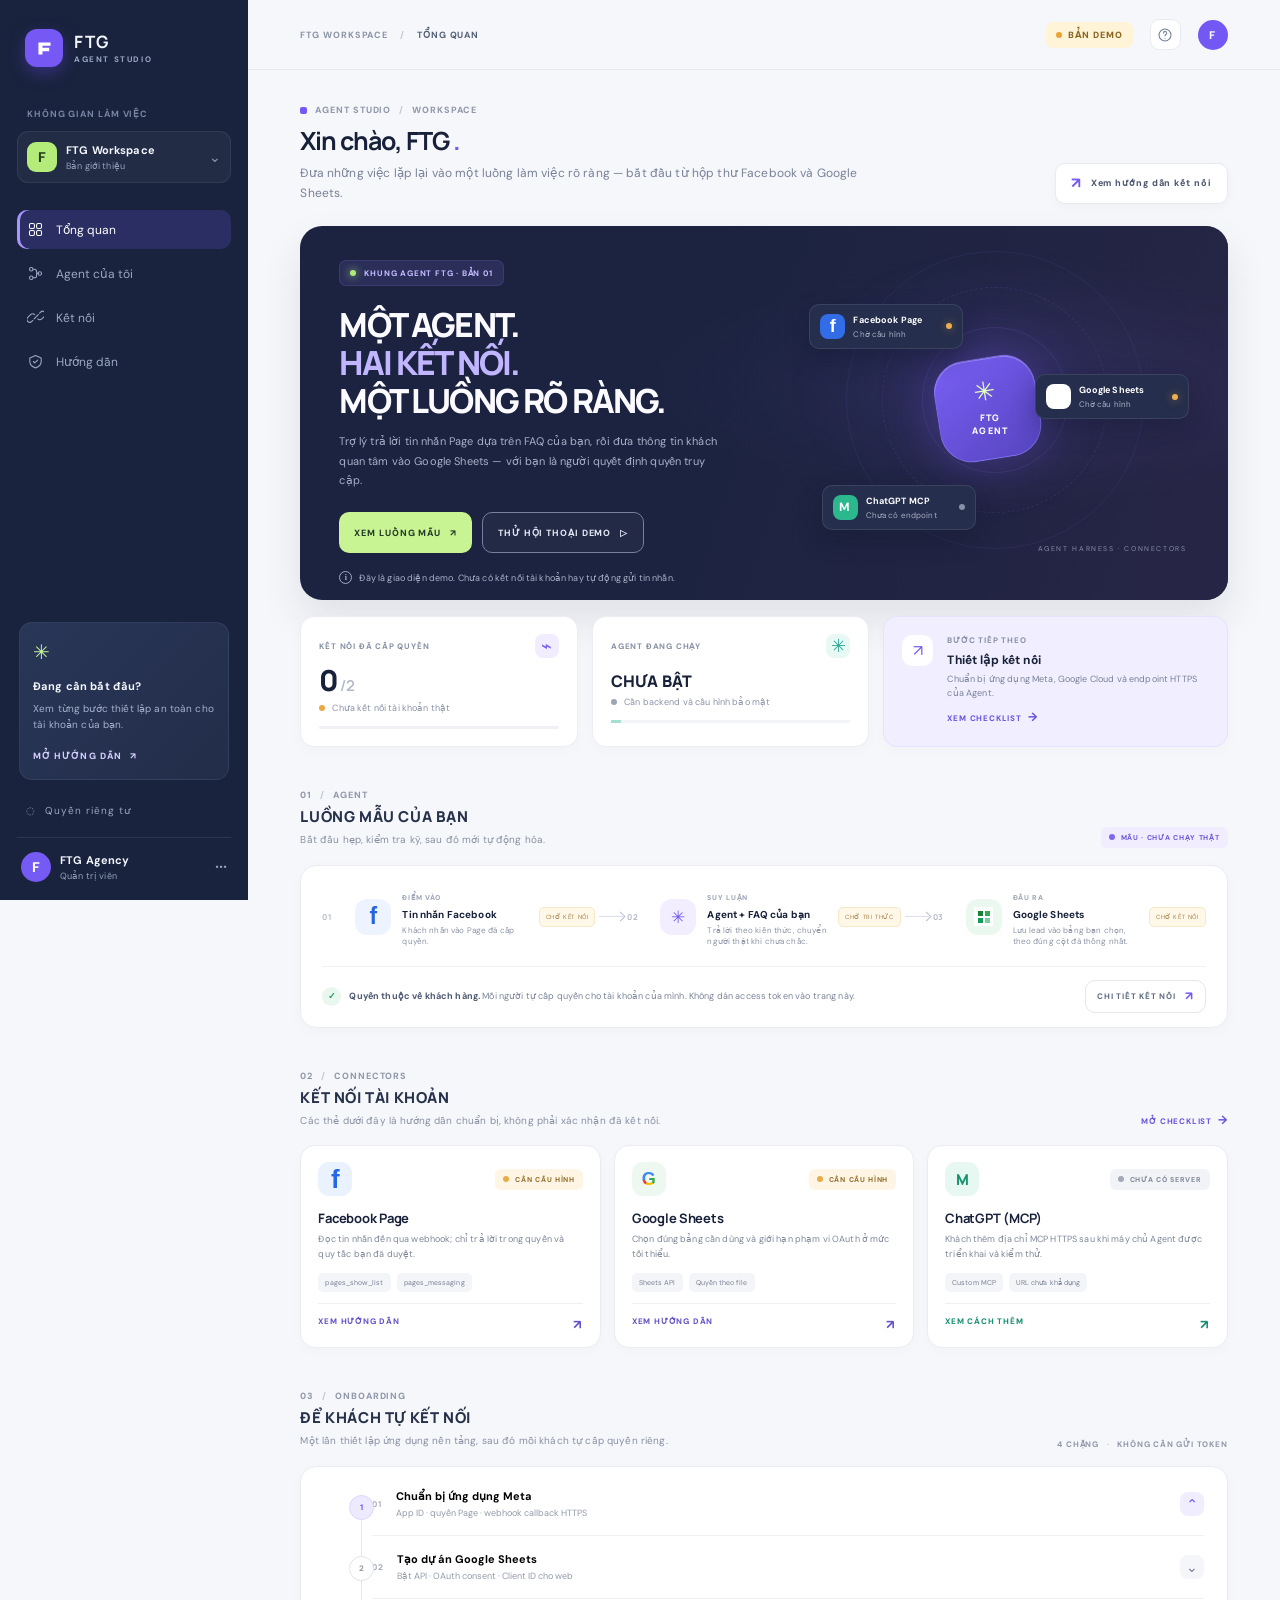
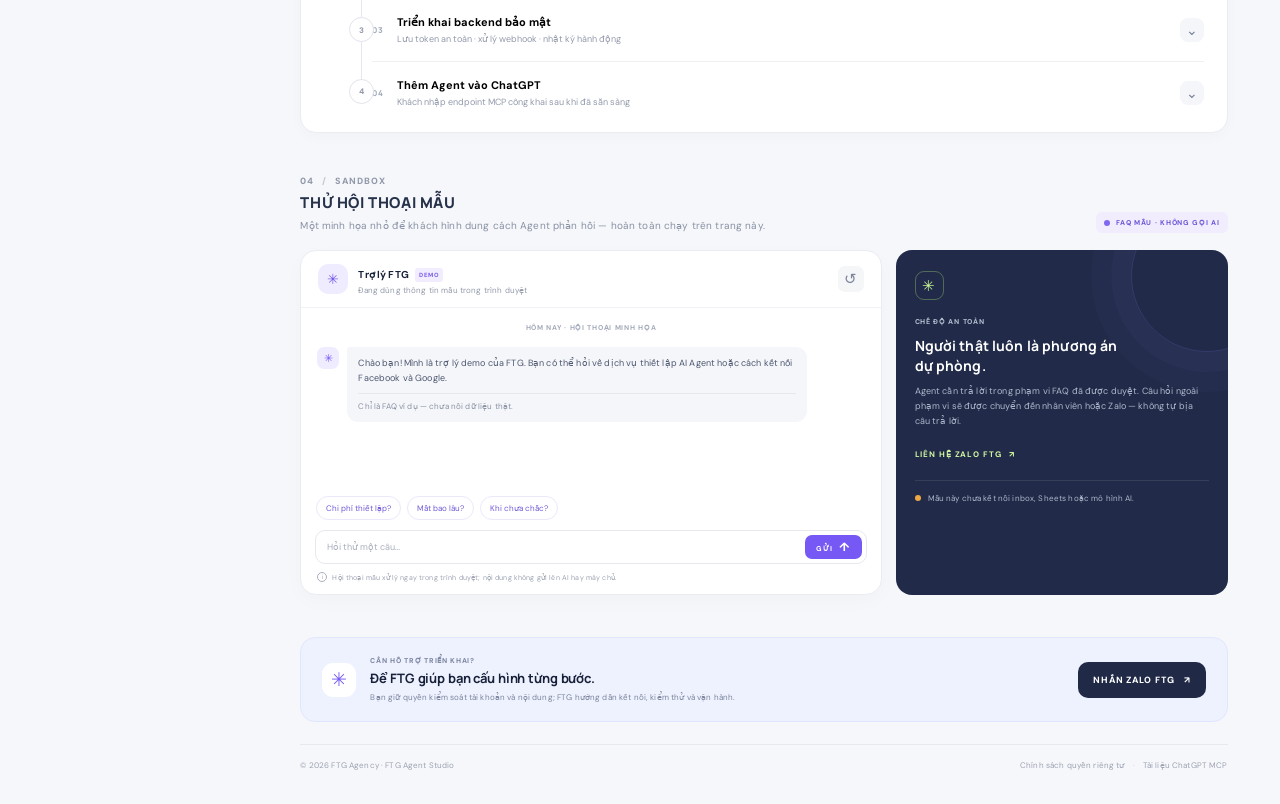
==== index.html @ f81c7f1e "Build FTG Agent Studio demo" ====
<!doctype html>
<html lang="vi">
<head>
  <meta charset="utf-8">
  <meta name="viewport" content="width=device-width, initial-scale=1">
  <meta name="theme-color" content="#17213b">
  <meta name="description" content="FTG Agent — khung trợ lý AI cho Facebook Page và Google Sheets, có hướng dẫn thiết lập từng bước.">
  <title>FTG Agent — Trợ lý vận hành của bạn</title>
  <link rel="icon" href="data:image/svg+xml,%3Csvg xmlns='http://www.w3.org/2000/svg' viewBox='0 0 40 40'%3E%3Crect width='40' height='40' rx='12' fill='%23775cf6'/%3E%3Cpath d='M11 29V11h18v5H17v3h10v5H17v5z' fill='white'/%3E%3C/svg%3E">
  <link rel="stylesheet" href="styles.css">
  <script defer src="app.js"></script>
</head>
<body>
  <div class="app-shell">
    <aside class="sidebar" aria-label="Điều hướng chính">
      <a class="brand" href="#top" aria-label="FTG Agent trang chủ">
        <span class="brand-mark" aria-hidden="true"><svg viewBox="0 0 40 40"><path d="M11 29V11h18v5H17v3h10v5H17v5z" fill="currentColor"/></svg></span>
        <span class="brand-word"><strong>FTG</strong><small>AGENT STUDIO</small></span>
      </a>
      <div class="sidebar-label">KHÔNG GIAN LÀM VIỆC</div>
      <div class="workspace-switcher"><span class="workspace-avatar">F</span><span><strong>FTG Workspace</strong><small>Bản giới thiệu</small></span><span class="switch-chevron">⌄</span></div>
      <nav class="main-nav">
        <button class="nav-link active" data-scroll="overview"><span class="nav-icon"><svg viewBox="0 0 24 24"><rect x="3.5" y="3.5" width="7" height="7" rx="2"/><rect x="13.5" y="3.5" width="7" height="7" rx="2"/><rect x="3.5" y="13.5" width="7" height="7" rx="2"/><rect x="13.5" y="13.5" width="7" height="7" rx="2"/></svg></span>Tổng quan</button>
        <button class="nav-link" data-scroll="workflow"><span class="nav-icon"><svg viewBox="0 0 24 24"><circle cx="6" cy="6" r="2.5"/><circle cx="18" cy="12" r="2.5"/><circle cx="6" cy="18" r="2.5"/><path d="M8.5 6h2a3 3 0 0 1 3 3v0a3 3 0 0 0 3 3M8.5 18h2a3 3 0 0 0 3-3v-3"/></svg></span>Agent của tôi</button>
        <button class="nav-link" data-scroll="connectors"><span class="nav-icon"><svg viewBox="0 0 24 24"><path d="M9 15 15 9M7.2 17.2l-1.4 1.4a4 4 0 0 1-5.7-5.7l4-4a4 4 0 0 1 5.7 0M16.8 6.8l1.4-1.4a4 4 0 0 1 5.7 5.7l-4 4a4 4 0 0 1-5.7 0" transform="translate(1 -1)"/></svg></span>Kết nối</button>
        <button class="nav-link" data-scroll="setup"><span class="nav-icon"><svg viewBox="0 0 24 24"><path d="M12 3.5 20 7v5c0 4.4-3 7.4-8 9-5-1.6-8-4.6-8-9V7z"/><path d="m9 12 2 2 4-4"/></svg></span>Hướng dẫn</button>
      </nav>
      <div class="sidebar-bottom">
        <div class="sidebar-help"><span class="help-spark">✳</span><strong>Đang cần bắt đầu?</strong><p>Xem từng bước thiết lập an toàn cho tài khoản của bạn.</p><button data-scroll="setup">MỞ HƯỚNG DẪN <span>↗</span></button></div>
        <a class="privacy-link" href="privacy.html"><span>◌</span> Quyền riêng tư</a>
        <div class="profile-mini"><span class="profile-dot">F</span><span><strong>FTG Agency</strong><small>Quản trị viên</small></span><span class="more-dots">···</span></div>
      </div>
    </aside>

    <main class="main-area" id="top">
      <header class="topbar">
        <div class="breadcrumb"><span>FTG WORKSPACE</span><span class="crumb-slash">/</span><strong>TỔNG QUAN</strong></div>
        <div class="topbar-actions"><span class="demo-pill"><i></i> BẢN DEMO</span><button class="icon-button" aria-label="Mở hướng dẫn" data-scroll="setup"><svg viewBox="0 0 24 24"><circle cx="12" cy="12" r="9"/><path d="M9.7 9a2.4 2.4 0 1 1 4.4 1.3c-.8 1.1-2.1 1.4-2.1 3M12 17.2h.01"/></svg></button><span class="top-avatar">F</span></div>
      </header>

      <div class="page-content">
        <section class="welcome-row" id="overview">
          <div><p class="overline"><span class="overline-mark"></span> AGENT STUDIO <span class="overline-sep">/</span> WORKSPACE</p><h1>Xin chào, FTG <span class="wave">.</span></h1><p class="welcome-sub">Đưa những việc lặp lại vào một luồng làm việc rõ ràng — bắt đầu từ hộp thư Facebook và Google Sheets.</p></div>
          <button class="button button-light" data-scroll="setup"><span class="button-icon">↗</span> Xem hướng dẫn kết nối</button>
        </section>

        <section class="hero-card" aria-labelledby="hero-title">
          <div class="hero-glow"></div><div class="hero-grid"></div>
          <div class="hero-copy"><div class="hero-badge"><span class="hero-badge-dot"></span> KHUNG AGENT FTG · BẢN 01</div><h2 id="hero-title">MỘT AGENT.<br><em>HAI KẾT NỐI.</em><br>MỘT LUỒNG RÕ RÀNG.</h2><p>Trợ lý trả lời tin nhắn Page dựa trên FAQ của bạn, rồi đưa thông tin khách quan tâm vào Google Sheets — với bạn là người quyết định quyền truy cập.</p><div class="hero-actions"><button class="button button-lime" data-scroll="workflow">XEM LUỒNG MẪU <span>↗</span></button><button class="button button-ghost" data-scroll="demo">THỬ HỘI THOẠI DEMO <span>▷</span></button></div></div>
          <div class="hero-art" aria-hidden="true"><div class="orbit orbit-one"></div><div class="orbit orbit-two"></div><div class="orbit orbit-three"></div><div class="core-orb"><span class="core-spark">✳</span><span class="core-label">FTG<br>AGENT</span></div><div class="float-node node-fb"><span class="node-logo fb-logo">f</span><span><b>Facebook Page</b><small>Chờ cấu hình</small></span><span class="node-dot amber"></span></div><div class="float-node node-gs"><span class="node-logo sheets-logo"><b></b><b></b><b></b><b></b></span><span><b>Google Sheets</b><small>Chờ cấu hình</small></span><span class="node-dot amber"></span></div><div class="float-node node-chat"><span class="node-logo chat-logo">M</span><span><b>ChatGPT MCP</b><small>Chưa có endpoint</small></span><span class="node-dot muted"></span></div><div class="orbit-caption">AGENT HARNESS · CONNECTORS</div></div>
          <div class="hero-footnote"><span class="info-small">i</span> Đây là giao diện demo. Chưa có kết nối tài khoản hay tự động gửi tin nhắn.</div>
        </section>

        <section class="metrics-grid" aria-label="Tình trạng hệ thống">
          <article class="metric-card"><div class="metric-top"><span class="metric-label">KẾT NỐI ĐÃ CẤP QUYỀN</span><span class="metric-icon metric-icon-purple">⌁</span></div><div class="metric-value">0<span class="metric-denom"> / 2</span></div><div class="metric-note"><span class="status-dot status-amber"></span> Chưa kết nối tài khoản thật</div><div class="mini-progress"><span style="width:0%"></span></div></article>
          <article class="metric-card"><div class="metric-top"><span class="metric-label">AGENT ĐANG CHẠY</span><span class="metric-icon metric-icon-teal">✳</span></div><div class="metric-value metric-value-text">CHƯA BẬT</div><div class="metric-note"><span class="status-dot status-muted"></span> Cần backend và cấu hình bảo mật</div><div class="metric-hairline"><span></span></div></article>
          <article class="metric-card metric-card-tip"><div class="tip-orb">↗</div><div><div class="metric-label">BƯỚC TIẾP THEO</div><strong>Thiết lập kết nối</strong><p>Chuẩn bị ứng dụng Meta, Google Cloud và endpoint HTTPS của Agent.</p><button class="text-link" data-scroll="setup">XEM CHECKLIST <span>→</span></button></div></article>
        </section>

        <section class="content-section workflow-section" id="workflow">
          <div class="section-heading"><div><p class="overline">01 <span class="overline-sep">/</span> AGENT</p><h2>LUỒNG MẪU CỦA BẠN</h2><p class="section-sub">Bắt đầu hẹp, kiểm tra kỹ, sau đó mới tự động hóa.</p></div><span class="status-tag status-tag-demo"><i></i> MẪU · CHƯA CHẠY THẬT</span></div>
          <div class="workflow-card"><div class="workflow-steps"><article class="flow-step"><div class="flow-number">01</div><div class="flow-icon flow-facebook"><span>f</span></div><div class="flow-copy"><small>ĐIỂM VÀO</small><strong>Tin nhắn Facebook</strong><p>Khách nhắn vào Page đã cấp quyền.</p></div><span class="flow-state">CHỜ KẾT NỐI</span></article><div class="flow-connector"><span></span></div><article class="flow-step"><div class="flow-number">02</div><div class="flow-icon flow-agent"><span>✳</span></div><div class="flow-copy"><small>SUY LUẬN</small><strong>Agent + FAQ của bạn</strong><p>Trả lời theo kiến thức, chuyển người thật khi chưa chắc.</p></div><span class="flow-state">CHỜ TRI THỨC</span></article><div class="flow-connector"><span></span></div><article class="flow-step"><div class="flow-number">03</div><div class="flow-icon flow-sheets"><span class="sheets-logo"><b></b><b></b><b></b><b></b></span></div><div class="flow-copy"><small>ĐẦU RA</small><strong>Google Sheets</strong><p>Lưu lead vào bảng bạn chọn, theo đúng cột đã thống nhất.</p></div><span class="flow-state">CHỜ KẾT NỐI</span></article></div><div class="flow-bottom"><div class="flow-note"><span class="note-shield">✓</span><span><strong>Quyền thuộc về khách hàng.</strong> Mỗi người tự cấp quyền cho tài khoản của mình. Không dán access token vào trang này.</span></div><button class="button button-outline" data-open-guide="facebook">CHI TIẾT KẾT NỐI <span>↗</span></button></div></div>
        </section>

        <section class="content-section connectors-section" id="connectors">
          <div class="section-heading"><div><p class="overline">02 <span class="overline-sep">/</span> CONNECTORS</p><h2>KẾT NỐI TÀI KHOẢN</h2><p class="section-sub">Các thẻ dưới đây là hướng dẫn chuẩn bị, không phải xác nhận đã kết nối.</p></div><button class="text-link" data-scroll="setup">MỞ CHECKLIST <span>→</span></button></div>
          <div class="connector-grid">
            <article class="connector-card"><div class="connector-head"><span class="connector-brand connector-facebook">f</span><span class="status-tag status-tag-pending"><i></i> CẦN CẤU HÌNH</span></div><h3>Facebook Page</h3><p>Đọc tin nhắn đến qua webhook; chỉ trả lời trong quyền và quy tắc bạn đã duyệt.</p><div class="connector-permissions"><span>pages_show_list</span><span>pages_messaging</span></div><button class="connector-button" data-open-guide="facebook">XEM HƯỚNG DẪN <span>↗</span></button></article>
            <article class="connector-card"><div class="connector-head"><span class="connector-brand connector-google"><span>G</span></span><span class="status-tag status-tag-pending"><i></i> CẦN CẤU HÌNH</span></div><h3>Google Sheets</h3><p>Chọn đúng bảng cần dùng và giới hạn phạm vi OAuth ở mức tối thiểu.</p><div class="connector-permissions"><span>Sheets API</span><span>Quyền theo file</span></div><button class="connector-button" data-open-guide="google">XEM HƯỚNG DẪN <span>↗</span></button></article>
            <article class="connector-card connector-card-chat"><div class="connector-head"><span class="connector-brand connector-chat">M</span><span class="status-tag status-tag-unavailable"><i></i> CHƯA CÓ SERVER</span></div><h3>ChatGPT (MCP)</h3><p>Khách thêm địa chỉ MCP HTTPS sau khi máy chủ Agent được triển khai và kiểm thử.</p><div class="connector-permissions"><span>Custom MCP</span><span>URL chưa khả dụng</span></div><button class="connector-button" data-open-guide="chatgpt">XEM CÁCH THÊM <span>↗</span></button></article>
          </div>
        </section>

        <section class="content-section setup-section" id="setup">
          <div class="section-heading"><div><p class="overline">03 <span class="overline-sep">/</span> ONBOARDING</p><h2>ĐỂ KHÁCH TỰ KẾT NỐI</h2><p class="section-sub">Một lần thiết lập ứng dụng nền tảng, sau đó mỗi khách tự cấp quyền riêng.</p></div><span class="setup-time">4 CHẶNG <span>·</span> KHÔNG CẦN GỬI TOKEN</span></div>
          <div class="setup-card"><div class="setup-timeline" aria-hidden="true"><span class="timeline-line"></span><span class="timeline-dot timeline-dot-done">1</span><span class="timeline-dot">2</span><span class="timeline-dot">3</span><span class="timeline-dot">4</span></div><div class="setup-list">
            <article class="setup-item"><button class="setup-toggle" aria-expanded="true"><span class="setup-count">01</span><span class="setup-title-wrap"><strong>Chuẩn bị ứng dụng Meta</strong><small>App ID · quyền Page · webhook callback HTTPS</small></span><span class="setup-chevron">⌄</span></button><div class="setup-detail"><p>Đăng ký ứng dụng Meta cho Messenger, khai báo webhook có URL HTTPS, xác minh challenge, rồi đăng ký trường <code>messages</code>. Để khách ngoài đội ngũ FTG sử dụng, cần cấp quyền phù hợp và hoàn tất review theo yêu cầu Meta. Bắt đầu bằng test Page — không bật auto-reply cho khách thật ở bước này.</p><div class="setup-links"><a href="https://developers.facebook.com/documentation/business-messaging/messenger-platform/get-started" target="_blank" rel="noopener">Hướng dẫn Messenger API <span>↗</span></a><a href="https://developers.facebook.com/documentation/business-messaging/messenger-platform/webhooks" target="_blank" rel="noopener">Cấu hình Webhooks <span>↗</span></a><a href="https://developers.facebook.com/documentation/development/permissions" target="_blank" rel="noopener">Tra cứu quyền Meta <span>↗</span></a></div></div></article>
            <article class="setup-item"><button class="setup-toggle" aria-expanded="false"><span class="setup-count">02</span><span class="setup-title-wrap"><strong>Tạo dự án Google Sheets</strong><small>Bật API · OAuth consent · Client ID cho web</small></span><span class="setup-chevron">⌄</span></button><div class="setup-detail"><p>Bật Google Sheets API trong Google Cloud, cấu hình màn hình đồng ý OAuth và tạo OAuth Client dạng Web. Với luồng ghi lead vào một file đã chọn, ưu tiên quyền hạn theo từng file như <code>drive.file</code>; vẫn cần rà soát xác minh OAuth phù hợp trước khi mở rộng cho khách bên ngoài. Không đặt client secret trong JavaScript của website.</p><div class="setup-links"><a href="https://developers.google.com/sheets/api/quickstart/js" target="_blank" rel="noopener">Sheets API Quickstart <span>↗</span></a><a href="https://developers.google.com/workspace/sheets/api/scopes" target="_blank" rel="noopener">Chọn OAuth scope <span>↗</span></a><a href="https://developers.google.com/identity/protocols/oauth2/production-readiness/sensitive-scope-verification" target="_blank" rel="noopener">Yêu cầu xác minh OAuth <span>↗</span></a></div></div></article>
            <article class="setup-item"><button class="setup-toggle" aria-expanded="false"><span class="setup-count">03</span><span class="setup-title-wrap"><strong>Triển khai backend bảo mật</strong><small>Lưu token an toàn · xử lý webhook · nhật ký hành động</small></span><span class="setup-chevron">⌄</span></button><div class="setup-detail"><p>GitHub Pages chỉ phục vụ giao diện tĩnh: không có callback OAuth, webhook nhận tin nhắn hay kho lưu token bí mật. Trước khi kết nối thật, cần máy chủ HTTPS, xác minh chữ ký webhook, mã hóa thông tin xác thực theo từng khách, quyền tối thiểu, nút thu hồi quyền và nhật ký kiểm toán. Đây là phần đang thiếu của bản demo.</p><div class="security-note"><span>!</span><span><strong>Không dùng GitHub Pages để lưu access token.</strong> Không yêu cầu khách gửi mật khẩu, App Secret, Client Secret hay token qua form/chat.</span></div></div></article>
            <article class="setup-item"><button class="setup-toggle" aria-expanded="false"><span class="setup-count">04</span><span class="setup-title-wrap"><strong>Thêm Agent vào ChatGPT</strong><small>Khách nhập endpoint MCP công khai sau khi đã sẵn sàng</small></span><span class="setup-chevron">⌄</span></button><div class="setup-detail"><p>Sau khi endpoint MCP hoạt động, khách mở mục Plugins/Apps trong ChatGPT, chọn thêm custom MCP server, điền tên và URL HTTPS, chọn phương thức xác thực, rồi kiểm tra các công cụ được phát hiện. Bản này chưa có endpoint để nhập. Khả năng thao tác MCP đầy đủ phụ thuộc gói và chính sách workspace ChatGPT; hãy kiểm tra hướng dẫn hiện hành trước khi onboarding.</p><div class="setup-links"><a href="https://help.openai.com/en/articles/12584461-connecting-custom-mcp-servers-in-chatgpt" target="_blank" rel="noopener">Hướng dẫn kết nối MCP trong ChatGPT <span>↗</span></a><span class="endpoint-placeholder">ENDPOINT: CHƯA TRIỂN KHAI</span></div></div></article>
          </div></div>
        </section>

        <section class="content-section demo-section" id="demo">
          <div class="section-heading"><div><p class="overline">04 <span class="overline-sep">/</span> SANDBOX</p><h2>THỬ HỘI THOẠI MẪU</h2><p class="section-sub">Một minh họa nhỏ để khách hình dung cách Agent phản hồi — hoàn toàn chạy trên trang này.</p></div><span class="status-tag status-tag-demo"><i></i> FAQ MẪU · KHÔNG GỌI AI</span></div>
          <div class="demo-chat-card"><div class="chat-window"><div class="chat-header"><div class="chat-agent-avatar">✳</div><div><strong>Trợ lý FTG <span class="chat-demo-tag">DEMO</span></strong><small>Đang dùng thông tin mẫu trong trình duyệt</small></div><button class="reset-chat" id="resetChat" title="Xóa hội thoại demo">↺</button></div><div class="chat-body" id="chatBody" aria-live="polite"><div class="chat-date">HÔM NAY · HỘI THOẠI MINH HỌA</div><div class="message-row agent-message"><span class="message-avatar">✳</span><div class="message-bubble">Chào bạn! Mình là trợ lý demo của FTG. Bạn có thể hỏi về dịch vụ thiết lập AI Agent hoặc cách kết nối Facebook và Google. <small>Chỉ là FAQ ví dụ — chưa nối dữ liệu thật.</small></div></div></div><div class="suggested-questions"><button data-question="Chi phí thiết lập AI Agent là bao nhiêu?">Chi phí thiết lập?</button><button data-question="Dịch vụ mất bao lâu và có hướng dẫn không?">Mất bao lâu?</button><button data-question="Agent không biết câu trả lời thì sao?">Khi chưa chắc?</button></div><form class="chat-form" id="chatForm"><label class="visually-hidden" for="chatInput">Nhập câu hỏi cho demo</label><input id="chatInput" type="text" placeholder="Hỏi thử một câu…" autocomplete="off"><button type="submit" aria-label="Gửi câu hỏi">GỬI <span>↑</span></button></form><div class="chat-disclaimer"><span>i</span> Hội thoại mẫu xử lý ngay trong trình duyệt; nội dung không gửi lên AI hay máy chủ.</div></div><div class="demo-aside"><div class="demo-aside-icon">✳</div><p class="overline">CHẾ ĐỘ AN TOÀN</p><h3>Người thật luôn là phương án dự phòng.</h3><p>Agent cần trả lời trong phạm vi FAQ đã được duyệt. Câu hỏi ngoài phạm vi sẽ được chuyển đến nhân viên hoặc Zalo — không tự bịa câu trả lời.</p><a href="https://zalo.me/0918212460" target="_blank" rel="noopener" class="zalo-link">LIÊN HỆ ZALO FTG <span>↗</span></a><div class="demo-aside-rule"></div><p class="micro-note"><span class="status-dot status-amber"></span> Mẫu này chưa kết nối inbox, Sheets hoặc mô hình AI.</p></div></div>
        </section>

        <section class="bottom-cta"><div class="bottom-star">✳</div><div><p class="overline">CẦN HỖ TRỢ TRIỂN KHAI?</p><h2>Để FTG giúp bạn cấu hình từng bước.</h2><p>Bạn giữ quyền kiểm soát tài khoản và nội dung; FTG hướng dẫn kết nối, kiểm thử và vận hành.</p></div><a class="button button-dark" href="https://zalo.me/0918212460" target="_blank" rel="noopener">NHẮN ZALO FTG <span>↗</span></a></section>
        <footer class="page-footer"><span>© 2026 FTG Agency · FTG Agent Studio</span><span><a href="privacy.html">Chính sách quyền riêng tư</a><span class="footer-dot">·</span><a href="https://help.openai.com/en/articles/12584461-connecting-custom-mcp-servers-in-chatgpt" target="_blank" rel="noopener">Tài liệu ChatGPT MCP</a></span></footer>
      </div>
    </main>
  </div>

  <dialog class="guide-dialog" id="guideDialog" aria-labelledby="dialogTitle"><div class="dialog-head"><div><p class="overline" id="dialogKicker">HƯỚNG DẪN KẾT NỐI</p><h2 id="dialogTitle">Kết nối tài khoản</h2></div><button class="dialog-close" id="closeDialog" aria-label="Đóng">×</button></div><div class="dialog-body" id="dialogBody"></div><div class="dialog-foot"><span class="dialog-safe"><span>✓</span> Không nhập mật khẩu hoặc token vào đây</span><button class="button button-dark" id="dialogDone">ĐÃ HIỂU</button></div></dialog>
  <div class="toast" id="toast" role="status" aria-live="polite"></div>
</body>
</html>
---- styles.css ----
@import url('https://fonts.googleapis.com/css2?family=DM+Sans:wght@400;500;600;700&family=Manrope:wght@400;500;600;700;800&display=swap');
:root{--ink:#18213a;--ink-2:#26324d;--muted:#788198;--line:#e8eaf0;--canvas:#f6f7fa;--white:#fff;--purple:#7658f5;--purple-dark:#5d43d8;--mint:#c9f493;--teal:#43b9a7;--amber:#eca844;--sidebar:#19233d;--shadow:0 12px 40px rgba(28,38,66,.06);--radius:18px}*{box-sizing:border-box}html{scroll-behavior:smooth;scroll-padding-top:88px}body{margin:0;background:var(--canvas);color:var(--ink);font-family:'DM Sans',Inter,-apple-system,BlinkMacSystemFont,'Segoe UI',sans-serif;font-size:14px;letter-spacing:.01em}button,input,a{font:inherit}button{cursor:pointer}a{color:inherit;text-decoration:none}.app-shell{min-height:100vh;display:grid;grid-template-columns:248px minmax(0,1fr)}.sidebar{position:sticky;top:0;height:100vh;display:flex;flex-direction:column;padding:28px 17px 18px;background:var(--sidebar);color:#f4f6fd;z-index:10}.brand{display:flex;align-items:center;gap:11px;margin:1px 8px 41px}.brand-mark{width:38px;height:38px;border-radius:12px;background:var(--purple);display:grid;place-items:center;color:#fff;box-shadow:0 6px 16px #6043dd66}.brand-mark svg{width:27px;height:27px}.brand-word{display:flex;flex-direction:column;line-height:1}.brand-word strong{font-family:Manrope,sans-serif;letter-spacing:.09em;font-size:17px}.brand-word small{font-size:8px;letter-spacing:.2em;color:#9ba8c5;margin-top:5px;font-weight:700}.sidebar-label,.overline,.metric-label,.section-heading h2,.hero-badge,.flow-copy small,.setup-count,.setup-time,.chat-date,.chat-demo-tag,.connector-button,.flow-state,.button,.privacy-link,.text-link,.connector-permissions,.status-tag,.breadcrumb{letter-spacing:.1em}.sidebar-label{font-size:9px;color:#7885a4;font-weight:700;padding:0 10px;margin-bottom:11px}.workspace-switcher{display:flex;gap:9px;align-items:center;padding:10px 9px;background:#ffffff0b;border:1px solid #ffffff12;border-radius:11px;margin:0 0 27px}.workspace-avatar,.profile-dot{display:grid;place-items:center;border-radius:9px;background:#b3ec79;color:#263c20;font-weight:800;width:30px;height:30px;flex:none}.workspace-switcher>span:nth-child(2),.profile-mini>span:nth-child(2){display:flex;flex-direction:column;gap:3px;min-width:0}.workspace-switcher strong,.profile-mini strong{font-size:11px}.workspace-switcher small,.profile-mini small{font-size:9px;color:#95a1be}.switch-chevron{margin-left:auto;color:#8c98b6}.main-nav{display:grid;gap:5px}.nav-link{background:none;border:0;color:#9ba7c3;display:flex;align-items:center;gap:12px;text-align:left;padding:11px 10px;border-radius:10px;font-size:12px;transition:.2s}.nav-link:hover{background:#ffffff0a;color:white}.nav-link.active{color:#fff;background:#755bf333;box-shadow:inset 3px 0 0 #a995ff}.nav-icon{width:17px;height:17px;display:grid;place-items:center}.nav-icon svg{width:17px;height:17px;fill:none;stroke:currentColor;stroke-width:1.5;stroke-linecap:round;stroke-linejoin:round}.sidebar-bottom{margin-top:auto}.sidebar-help{border-radius:13px;background:linear-gradient(135deg,#293657,#222d49);border:1px solid #52618344;padding:16px 13px;margin:0 2px 17px;position:relative}.help-spark{color:#c7f498;font-size:20px;display:block;margin-bottom:11px}.sidebar-help strong{font-size:11px}.sidebar-help p{color:#a6b1cb;font-size:10px;line-height:1.6;margin:7px 0 12px}.sidebar-help button{border:0;background:none;color:#d5ceff;padding:0;font-size:9px;font-weight:800;letter-spacing:.12em}.sidebar-help button span{padding-left:5px}.privacy-link{display:flex;align-items:center;gap:9px;color:#98a4c1;font-size:10px;padding:7px 9px;margin-bottom:13px}.privacy-link:hover{color:white}.profile-mini{border-top:1px solid #ffffff16;padding:14px 4px 0;display:flex;align-items:center;gap:9px}.profile-dot{background:#755bf3;color:#fff;border-radius:50%;width:30px;height:30px}.more-dots{margin-left:auto;color:#92a0bd;font-size:21px}.main-area{min-width:0}.topbar{height:70px;position:sticky;top:0;z-index:8;background:#f6f7faeF;backdrop-filter:blur(14px);border-bottom:1px solid #e8eaf0;display:flex;align-items:center;justify-content:space-between;padding:0 clamp(22px,4.1vw,65px)}.breadcrumb{font-size:9px;color:#8b93a6;font-weight:700}.breadcrumb strong{color:#526078}.crumb-slash{margin:0 12px;color:#c1c6d1}.topbar-actions{display:flex;align-items:center;gap:17px}.demo-pill{padding:7px 10px;border-radius:7px;background:#fff3d8;color:#8a641d;font-size:9px;font-weight:800;letter-spacing:.1em;display:flex;align-items:center;gap:6px}.demo-pill i,.status-tag i,.hero-badge-dot{width:6px;height:6px;border-radius:50%;display:inline-block;background:#e9a333}.icon-button{width:31px;height:31px;border-radius:9px;border:1px solid var(--line);background:#fff;color:#738098;display:grid;place-items:center}.icon-button svg{width:16px;height:16px;fill:none;stroke:currentColor;stroke-width:1.6;stroke-linecap:round;stroke-linejoin:round}.top-avatar{display:grid;place-items:center;width:30px;height:30px;border-radius:50%;background:#7458f4;color:white;font-weight:800;font-size:11px}.page-content{max-width:1400px;margin:auto;padding:34px clamp(22px,4.1vw,65px) 34px}.welcome-row{display:flex;justify-content:space-between;align-items:flex-end;gap:18px;margin-bottom:22px}.overline{display:flex;align-items:center;gap:8px;margin:0 0 10px;color:#9098aa;font-size:9px;font-weight:800}.overline-mark{width:7px;height:7px;background:var(--purple);border-radius:2px}.overline-sep{color:#c3c7d0}.welcome-row h1{font:700 25px/1.2 Manrope,sans-serif;letter-spacing:-.04em;margin:0}.wave{color:var(--purple)}.welcome-sub{font-size:12px;color:#778197;margin:8px 0 0;max-width:570px;line-height:1.65}.button{border:0;display:inline-flex;align-items:center;justify-content:center;gap:9px;min-height:41px;border-radius:10px;padding:0 15px;font-size:9px;font-weight:800;letter-spacing:.1em;transition:transform .2s,box-shadow .2s,background .2s}.button:hover,.connector-button:hover{transform:translateY(-1px)}.button-light{background:white;border:1px solid #e8eaf0;color:#4d5870;box-shadow:0 4px 12px #17213b08;white-space:nowrap}.button-light:hover{box-shadow:var(--shadow)}.button-icon{font-size:15px;color:var(--purple)}.hero-card{min-height:342px;position:relative;overflow:hidden;border-radius:22px;background:#1b2340;color:#fff;display:grid;grid-template-columns:1.05fr .95fr;padding:34px 39px 47px;box-shadow:0 20px 40px #1d23401a}.hero-card:after{content:"";position:absolute;inset:0;background:radial-gradient(ellipse at 80% 42%,#6556c31c,transparent 38%),linear-gradient(107deg,transparent 42%,#272545);pointer-events:none}.hero-glow{position:absolute;width:440px;height:270px;right:0;top:25px;background:radial-gradient(ellipse,#7964ff28,transparent 68%);filter:blur(12px)}.hero-grid{position:absolute;inset:0;opacity:.16;background-image:linear-gradient(#a9a3ff12 1px,transparent 1px),linear-gradient(90deg,#a9a3ff12 1px,transparent 1px);background-size:46px 46px;mask-image:linear-gradient(90deg,transparent 22%,black 90%)}.hero-copy{position:relative;z-index:2;max-width:490px}.hero-badge{display:inline-flex;align-items:center;gap:8px;color:#c3baff;background:#7966d32a;border:1px solid #9e8cff26;padding:7px 10px;border-radius:7px;font-size:8px;font-weight:800}.hero-badge-dot{background:#b0e979;box-shadow:0 0 9px #b0e979}.hero-copy h2{font:800 clamp(25px,2.6vw,34px)/1.15 Manrope,sans-serif;letter-spacing:-.055em;margin:20px 0 12px;color:#fbfaff}.hero-copy h2 em{font-style:normal;color:#c2b5ff}.hero-copy>p{color:#a8b0c6;font-size:11px;line-height:1.75;max-width:380px;margin:0}.hero-actions{display:flex;gap:10px;margin-top:22px;flex-wrap:wrap}.button-lime{background:var(--mint);color:#243a28}.button-lime:hover{background:#d8ffab;box-shadow:0 7px 24px #c9f4932b}.button-ghost{border:1px solid #777f9e;background:#ffffff08;color:#e2e5f2}.button-ghost:hover{background:#ffffff12}.hero-art{position:relative;min-height:245px;z-index:1}.orbit{position:absolute;border:1px solid #8379ed25;border-radius:50%;left:52%;top:48%;transform:translate(-50%,-50%)}.orbit-one{width:146px;height:146px}.orbit-two{width:226px;height:226px;border-style:dashed}.orbit-three{width:298px;height:298px;border-color:#8379ed18}.core-orb{position:absolute;left:52%;top:48%;transform:translate(-50%,-50%);width:102px;height:102px;border:1px solid #a69aff5e;border-radius:32px;background:linear-gradient(145deg,#795ff5,#5644bf);box-shadow:0 0 55px #7855ee67,inset 0 1px #ffffff42;display:grid;place-content:center;text-align:center;rotate:-9deg}.core-spark{font-size:26px;color:#e5ffbb;line-height:1}.core-label{font:800 9px/1.45 Manrope,sans-serif;letter-spacing:.14em;color:#fff;rotate:9deg;margin-top:7px}.float-node{position:absolute;display:flex;align-items:center;gap:8px;padding:9px 10px;border-radius:10px;background:#252e4c;border:1px solid #ffffff18;box-shadow:0 10px 24px #10162a55;min-width:154px}.float-node b,.float-node small{display:block}.float-node b{font-size:9px}.float-node small{font-size:8px;color:#a8b0c4;margin-top:3px}.node-fb{left:6%;top:15%}.node-gs{right:0;top:39%}.node-chat{left:9%;bottom:8%}.node-logo{width:25px;height:25px;border-radius:8px;display:grid;place-items:center;flex:none}.fb-logo{background:#326ce7;color:#fff;font:800 18px Arial}.chat-logo{background:#2bb88d;color:#fff;font-size:12px;font-weight:700}.sheets-logo{background:#fff;display:grid;grid-template-columns:repeat(2,5px);grid-template-rows:repeat(2,5px);gap:2px;align-content:center;justify-content:center}.sheets-logo b:nth-child(1){background:#188038}.sheets-logo b:nth-child(2){background:#34a853}.sheets-logo b:nth-child(3){background:#0f9d58}.sheets-logo b:nth-child(4){background:#7ccba1}.node-dot{width:6px;height:6px;border-radius:50%;margin-left:auto}.node-dot.amber{background:#edae4d;box-shadow:0 0 8px #edae4d90}.node-dot.muted{background:#8790a6}.orbit-caption{position:absolute;bottom:0;right:2px;font-size:7px;letter-spacing:.23em;color:#848da7}.hero-footnote{position:absolute;left:39px;bottom:16px;z-index:2;font-size:9px;color:#a9b2c7;display:flex;align-items:center;gap:7px}.info-small{width:13px;height:13px;display:grid;place-items:center;border:1px solid #9ea8c1;border-radius:50%;font:700 8px Georgia}.metrics-grid{display:grid;grid-template-columns:1fr 1fr 1.24fr;gap:14px;margin:16px 0 42px}.metric-card{background:white;border:1px solid #eceef3;border-radius:14px;padding:17px 18px;min-height:123px;box-shadow:0 4px 14px #28365006;position:relative;overflow:hidden}.metric-top{display:flex;justify-content:space-between;align-items:center}.metric-label{font-size:8px;color:#8992a6;font-weight:800}.metric-icon{width:24px;height:24px;border-radius:8px;display:grid;place-items:center;font-size:18px}.metric-icon-purple{background:#f1edff;color:var(--purple)}.metric-icon-teal{background:#e7f8f5;color:#30a695}.metric-value{font:800 29px/1 Manrope,sans-serif;letter-spacing:-.05em;margin-top:8px}.metric-denom{font-size:15px;color:#b0b7c6;font-weight:600}.metric-value-text{font-size:16px;letter-spacing:.01em;margin-top:15px}.metric-note{display:flex;align-items:center;gap:7px;font-size:9px;color:#8a93a7;margin-top:7px}.status-dot{display:inline-block;width:6px;height:6px;border-radius:50%}.status-amber{background:#eca844}.status-muted{background:#9ca5b6}.mini-progress{height:3px;background:#f1f1f5;border-radius:5px;margin-top:12px}.mini-progress span{display:block;height:100%;border-radius:5px;background:var(--purple)}.metric-hairline{height:3px;background:#f2f4f7;margin-top:12px}.metric-hairline span{height:100%;display:block;background:#a6decf;width:4%}.metric-card-tip{background:#f1efff;border-color:#e7e1ff;display:flex;align-items:flex-start;gap:14px;padding:18px}.tip-orb{width:31px;height:31px;border-radius:10px;background:#fff;color:var(--purple);display:grid;place-items:center;font-size:16px;flex:none}.metric-card-tip strong{font-size:12px;display:block;margin-top:7px}.metric-card-tip p{font-size:9px;color:#788098;line-height:1.5;margin:5px 0 7px}.text-link{border:0;background:none;padding:0;color:#6c55df;font-size:8px;font-weight:800}.text-link span{font-size:12px;margin-left:3px}.content-section{margin:0 0 42px}.section-heading{display:flex;justify-content:space-between;align-items:flex-end;gap:15px;margin-bottom:17px}.section-heading .overline{margin-bottom:7px}.section-heading h2{font:800 15px/1.2 Manrope,sans-serif;letter-spacing:.04em;margin:0;color:#26314a}.section-sub{margin:6px 0 0;font-size:10px;color:#8790a3;line-height:1.55}.status-tag{display:inline-flex;align-items:center;gap:6px;padding:6px 8px;border-radius:6px;font-size:7px;font-weight:800;white-space:nowrap}.status-tag-demo{background:#f1edff;color:#7059d6}.status-tag-demo i{background:#8068ee}.status-tag-pending{background:#fff5e4;color:#96702e}.status-tag-pending i{background:#e9ac48}.status-tag-unavailable{background:#f2f3f6;color:#81899a}.status-tag-unavailable i{background:#a2a9b7}.workflow-card,.setup-card{background:#fff;border:1px solid #eaecf1;border-radius:16px;box-shadow:0 4px 15px #25335106}.workflow-card{padding:20px 21px 14px}.workflow-steps{display:grid;grid-template-columns:1fr 32px 1fr 32px 1fr;align-items:center}.flow-step{min-width:0;display:grid;grid-template-columns:24px 38px 1fr auto;gap:9px;align-items:center}.flow-number{font:700 8px Manrope,sans-serif;color:#b2b8c5}.flow-icon{width:36px;height:36px;border-radius:12px;display:grid;place-items:center}.flow-facebook{background:#edf3ff;color:#2565dd}.flow-facebook span{font:bold 23px Arial}.flow-agent{background:#f2edff;color:#7259ed;font-size:17px}.flow-sheets{background:#ebf8f0}.flow-sheets .sheets-logo{width:19px;height:19px}.flow-copy{min-width:0}.flow-copy small{font-size:7px;color:#9da5b5;font-weight:800}.flow-copy strong{display:block;font-size:10px;margin-top:4px;white-space:nowrap}.flow-copy p{font-size:8px;color:#8b93a5;margin:4px 0 0;line-height:1.45}.flow-state{font-size:6px;color:#a48249;background:#fff7e8;border:1px solid #f7e8c8;border-radius:5px;padding:5px 6px;white-space:nowrap}.flow-connector{height:1px;background:#dddfea;position:relative;margin:0 4px}.flow-connector span{position:absolute;right:-1px;top:-3px;width:7px;height:7px;border-top:1px solid #babfd0;border-right:1px solid #babfd0;transform:rotate(45deg)}.flow-bottom{display:flex;justify-content:space-between;align-items:center;border-top:1px solid #f0f1f5;margin-top:18px;padding-top:13px;gap:14px}.flow-note{display:flex;gap:8px;align-items:center;max-width:600px;color:#7b8499;font-size:9px;line-height:1.5}.flow-note strong{color:#4d5871}.note-shield{display:grid;place-items:center;width:19px;height:19px;border-radius:50%;background:#e9f7ef;color:#2d9c69;font-weight:800;flex:none}.button-outline{background:#fff;border:1px solid #e5e7ed;color:#616d84;min-height:33px;padding:0 11px;font-size:8px;white-space:nowrap}.button-outline span{font-size:12px;color:var(--purple)}.connector-grid{display:grid;grid-template-columns:repeat(3,minmax(0,1fr));gap:13px}.connector-card{background:#fff;border:1px solid #eaecf1;border-radius:15px;padding:16px 17px 14px;min-height:192px;box-shadow:0 4px 14px #28365005;display:flex;flex-direction:column}.connector-head{display:flex;justify-content:space-between;align-items:center}.connector-brand{width:34px;height:34px;border-radius:11px;display:grid;place-items:center;flex:none}.connector-facebook{background:#ebf2ff;color:#2568e6;font:bold 26px Arial}.connector-google{background:#edf8f1}.connector-google span{font:700 18px Arial;background:conic-gradient(from -45deg,#4285f4 0deg 95deg,#34a853 95deg 180deg,#fbbc05 180deg 260deg,#ea4335 260deg 310deg,#4285f4 310deg);background-clip:text;-webkit-text-fill-color:transparent}.connector-chat{background:#e7f8f3;color:#16936e;font:800 15px Manrope,sans-serif}.connector-card h3{font:700 13px Manrope,sans-serif;letter-spacing:-.02em;margin:13px 0 5px}.connector-card>p{font-size:9px;line-height:1.6;color:#7d8699;margin:0 0 12px;max-width:330px}.connector-permissions{display:flex;gap:6px;margin-top:auto;margin-bottom:11px;flex-wrap:wrap}.connector-permissions span{background:#f4f5f8;border-radius:5px;padding:5px 7px;font-size:7px;color:#798195;letter-spacing:.01em}.connector-button{border:0;border-top:1px solid #eff0f4;background:none;padding:12px 0 0;display:flex;justify-content:space-between;text-align:left;font-size:8px;font-weight:800;color:#6552ca;transition:.2s}.connector-button span{font-size:13px}.connector-card-chat .connector-button{color:#168e70}.setup-time{font-size:8px;color:#9299a9;font-weight:800}.setup-time span{color:#c6cad2;margin:0 5px}.setup-card{padding:6px 23px 8px;position:relative}.setup-timeline{position:absolute;left:48px;top:28px;bottom:28px;display:flex;flex-direction:column;justify-content:space-between;align-items:center}.timeline-line{position:absolute;top:12px;bottom:12px;width:1px;background:#e5e7ee}.timeline-dot{z-index:1;width:25px;height:25px;border-radius:50%;display:grid;place-items:center;background:#fff;border:1px solid #e1e4ec;color:#9299aa;font-size:8px;font-weight:800}.timeline-dot-done{background:#edeaff;border-color:#dcd5ff;color:#7258ec}.setup-list{margin-left:48px}.setup-item{border-bottom:1px solid #eff0f4}.setup-item:last-child{border-bottom:0}.setup-toggle{width:100%;border:0;background:none;display:flex;align-items:center;text-align:left;padding:16px 0;gap:13px}.setup-count{font:800 8px Manrope,sans-serif;color:#a5adbb}.setup-title-wrap{display:flex;flex-direction:column;gap:4px;flex:1}.setup-title-wrap strong{font-size:11px}.setup-title-wrap small{font-size:9px;color:#929aab}.setup-chevron{width:24px;height:24px;border-radius:8px;background:#f5f6f9;display:grid;place-items:center;color:#778197;font-size:14px;transition:transform .2s}.setup-toggle[aria-expanded="true"] .setup-chevron{transform:rotate(180deg);background:#f0edff;color:#7658f5}.setup-detail{display:none;padding:0 31px 17px 35px}.setup-item.open .setup-detail{display:block}.setup-detail p{font-size:9px;line-height:1.75;color:#768096;margin:0 0 11px}.setup-detail code{font-size:9px;color:#684ee4;background:#f4f1ff;border-radius:3px;padding:2px 4px}.setup-links{display:flex;gap:9px;align-items:center;flex-wrap:wrap}.setup-links a{font-size:8px;font-weight:700;color:#6652cf;background:#f5f3ff;border-radius:5px;padding:7px 8px}.setup-links a:hover{background:#eeebff}.setup-links a span{margin-left:3px}.security-note{display:flex;gap:8px;align-items:flex-start;background:#fff7e9;border:1px solid #f7ebcf;border-radius:8px;padding:10px 11px;color:#826b3f;font-size:8px;line-height:1.6}.security-note>span:first-child{width:14px;height:14px;border:1px solid #d6aa55;border-radius:50%;display:grid;place-items:center;font-weight:800;flex:none}.security-note strong{color:#6b552d}.endpoint-placeholder{font-size:7px;font-weight:800;letter-spacing:.1em;color:#838b9c;background:#f0f2f5;padding:7px 9px;border-radius:5px}.demo-chat-card{display:grid;grid-template-columns:minmax(0,1.4fr) minmax(200px,.8fr);gap:14px}.chat-window{border-radius:16px;border:1px solid #eaecf1;background:white;box-shadow:0 6px 20px #28365006;overflow:hidden}.chat-header{height:57px;border-bottom:1px solid #f0f1f4;display:flex;align-items:center;padding:0 17px;gap:10px}.chat-agent-avatar{width:30px;height:30px;border-radius:10px;display:grid;place-items:center;background:#f0ecff;color:#7459eb}.chat-header strong{font-size:10px}.chat-header small{display:block;font-size:8px;color:#9299a9;margin-top:3px}.chat-demo-tag{font-size:6px;color:#7657e9;background:#f1edff;padding:3px 4px;border-radius:3px;margin-left:4px;vertical-align:middle}.reset-chat{margin-left:auto;width:26px;height:26px;border:0;border-radius:7px;background:#f5f6f8;color:#7d869a;font-size:15px}.chat-body{height:188px;overflow-y:auto;padding:15px 16px 8px}.chat-date{text-align:center;color:#a3aaba;font-size:7px;font-weight:700;margin:0 0 15px}.message-row{display:flex;align-items:flex-start;gap:8px;margin:9px 0}.message-avatar{width:22px;height:22px;border-radius:7px;display:grid;place-items:center;flex:none;background:#f0ecff;color:#7658f5;font-size:11px}.message-bubble{max-width:84%;font-size:9px;line-height:1.65;color:#4c5770;background:#f5f6f9;border-radius:3px 11px 11px 11px;padding:9px 11px}.message-bubble small{display:block;border-top:1px solid #e6e8ed;margin-top:7px;padding-top:6px;color:#8992a5;font-size:8px}.user-message{justify-content:flex-end}.user-message .message-bubble{background:#745af0;color:#fff;border-radius:11px 3px 11px 11px}.typing-indicator{display:flex;gap:3px;align-items:center;height:6px}.typing-indicator i{width:4px;height:4px;background:#8c83c8;border-radius:50%;animation:blink 1s infinite}.typing-indicator i:nth-child(2){animation-delay:.16s}.typing-indicator i:nth-child(3){animation-delay:.32s}@keyframes blink{0%,70%,100%{opacity:.25}35%{opacity:1}}.suggested-questions{display:flex;gap:6px;flex-wrap:wrap;padding:0 15px 10px}.suggested-questions button{border:1px solid #ebe8fb;background:white;border-radius:20px;color:#7259d7;padding:6px 9px;font-size:8px}.suggested-questions button:hover{background:#f7f5ff}.chat-form{margin:0 14px 8px;border:1px solid #e6e8ee;border-radius:10px;display:flex;padding:4px;gap:6px}.chat-form:focus-within{border-color:#a89af4;box-shadow:0 0 0 3px #7658f512}.chat-form input{border:0;outline:none;flex:1;min-width:0;padding:6px 7px;color:#37425a;font-size:9px;background:transparent}.chat-form input::placeholder{color:#a9afbc}.chat-form button{border:0;background:#7658f5;color:white;border-radius:7px;padding:0 11px;font-size:7px;font-weight:800;letter-spacing:.09em}.chat-form button span{font-size:12px;margin-left:4px}.chat-disclaimer{font-size:7px;color:#9ba2b1;padding:0 16px 12px;display:flex;align-items:center;gap:5px}.chat-disclaimer span{border:1px solid #a8afbc;border-radius:50%;width:10px;height:10px;display:grid;place-items:center;font-size:6px}.demo-aside{border-radius:16px;background:#212b49;color:#fff;padding:21px 19px;position:relative;overflow:hidden}.demo-aside:after{content:"";position:absolute;width:150px;height:150px;right:-55px;top:-50px;border-radius:50%;border:1px solid #9580ff2c;box-shadow:0 0 0 20px #9381ff09,0 0 0 40px #9381ff06}.demo-aside-icon{width:29px;height:29px;display:grid;place-items:center;border:1px solid #b3ec7955;border-radius:9px;color:#c8f594;font-size:15px;margin-bottom:17px}.demo-aside .overline{color:#b4bdce;font-size:7px}.demo-aside h3{font:700 14px/1.4 Manrope,sans-serif;max-width:220px;margin:0 0 9px}.demo-aside>p:not(.overline){color:#aeb7ca;font-size:9px;line-height:1.65;margin:0 0 14px}.zalo-link{display:inline-flex;align-items:center;gap:7px;color:#cff49f;font-size:8px;font-weight:800;letter-spacing:.11em}.demo-aside-rule{height:1px;background:#ffffff18;margin:19px 0 11px}.micro-note{display:flex;gap:7px;align-items:center!important;font-size:8px!important;margin:0!important;color:#aeb7ca!important}.bottom-cta{background:#eef2ff;border:1px solid #e1e6ff;border-radius:15px;padding:18px 21px;display:flex;gap:14px;align-items:center;margin:0 0 22px}.bottom-star{width:34px;height:34px;border-radius:11px;background:#fff;color:#7658f5;display:grid;place-items:center;font-size:19px;flex:none}.bottom-cta>div:nth-child(2){flex:1}.bottom-cta .overline{font-size:7px;margin:0 0 4px;color:#7e86a1}.bottom-cta h2{font:700 13px Manrope,sans-serif;letter-spacing:-.01em;margin:0 0 4px}.bottom-cta p:not(.overline){font-size:8px;color:#7a849b;margin:0;line-height:1.5}.button-dark{background:#202a47;color:white;min-height:36px}.button-dark:hover{background:#303c60}.page-footer{border-top:1px solid #e7e9ef;padding-top:15px;display:flex;justify-content:space-between;gap:10px;color:#9ba2b1;font-size:8px}.page-footer a:hover{color:#6551ce}.footer-dot{margin:0 8px;color:#c2c6cf}.guide-dialog{border:0;border-radius:18px;width:min(520px,calc(100% - 30px));padding:0;box-shadow:0 30px 90px #10162a55;color:var(--ink)}.guide-dialog::backdrop{background:#10172bb5;backdrop-filter:blur(3px)}.dialog-head{display:flex;justify-content:space-between;align-items:flex-start;border-bottom:1px solid #eff0f4;padding:22px 24px 16px}.dialog-head .overline{font-size:8px}.dialog-head h2{font:800 18px Manrope,sans-serif;letter-spacing:-.03em;margin:0}.dialog-close{width:29px;height:29px;border:0;border-radius:8px;background:#f3f4f7;color:#626c80;font-size:21px}.dialog-body{padding:18px 24px 23px;max-height:55vh;overflow:auto}.dialog-body>p{font-size:10px;color:#798297;line-height:1.7;margin:0 0 15px}.dialog-step{display:flex;gap:10px;padding:11px 0;border-bottom:1px solid #eff0f4}.dialog-step:last-of-type{border-bottom:0}.dialog-step-num{width:21px;height:21px;border-radius:7px;background:#f0edff;color:#7055e8;display:grid;place-items:center;font-size:8px;font-weight:800;flex:none}.dialog-step strong{font-size:10px;display:block}.dialog-step small{font-size:9px;color:#858da0;line-height:1.6;display:block;margin-top:4px}.dialog-links{display:flex;gap:7px;flex-wrap:wrap;margin:12px 0}.dialog-links a{background:#f4f2ff;color:#6650d3;border-radius:6px;padding:7px 9px;font-size:8px;font-weight:700}.dialog-warning{display:flex;gap:8px;background:#fff6e8;border:1px solid #f5e7c7;border-radius:9px;padding:10px;color:#806637;font-size:8px;line-height:1.6}.dialog-warning span{font-weight:900}.dialog-foot{border-top:1px solid #eff0f4;padding:13px 24px;display:flex;justify-content:space-between;align-items:center;gap:10px}.dialog-safe{font-size:8px;color:#728095;display:flex;align-items:center;gap:5px}.dialog-safe span{width:15px;height:15px;display:grid;place-items:center;border-radius:50%;background:#e9f6ef;color:#34966a;font-weight:800}.dialog-foot .button{min-height:32px;font-size:8px}.toast{position:fixed;bottom:25px;left:50%;transform:translate(-50%,20px);background:#202a47;color:#fff;padding:11px 15px;border-radius:10px;font-size:9px;box-shadow:0 10px 35px #17213b35;opacity:0;pointer-events:none;transition:.25s;z-index:30}.toast.show{opacity:1;transform:translate(-50%,0)}.visually-hidden{position:absolute;width:1px;height:1px;padding:0;margin:-1px;overflow:hidden;clip:rect(0,0,0,0);white-space:nowrap;border:0}
/* Privacy page */
.privacy-page{max-width:790px;margin:0 auto;padding:38px 24px 60px}.privacy-top{display:flex;justify-content:space-between;align-items:center;margin-bottom:48px}.privacy-brand{display:flex;gap:10px;align-items:center;font:800 13px Manrope,sans-serif;letter-spacing:.09em}.privacy-brand-mark{width:35px;height:35px;display:grid;place-items:center;background:var(--purple);color:#fff;border-radius:11px}.privacy-back{font-size:10px;color:#6d58d8;font-weight:700}.privacy-page h1{font:800 34px/1.2 Manrope,sans-serif;letter-spacing:-.05em;margin:10px 0}.privacy-lede{color:#778197;font-size:13px;line-height:1.7;margin-bottom:26px}.privacy-updated{font-size:9px;color:#9aa2b2}.privacy-content{background:white;border:1px solid #eaecf1;border-radius:16px;padding:25px 27px;box-shadow:var(--shadow)}.privacy-content h2{font:800 12px Manrope,sans-serif;letter-spacing:.08em;margin:24px 0 8px}.privacy-content h2:first-child{margin-top:0}.privacy-content p,.privacy-content li{color:#6f7a90;font-size:11px;line-height:1.8}.privacy-content a{color:#6552cf;text-decoration:underline}.privacy-content ul{padding-left:19px}.privacy-footer{color:#9ba2b1;font-size:9px;margin-top:18px}
@media(max-width:1100px){.app-shell{grid-template-columns:220px minmax(0,1fr)}.sidebar{padding-left:13px;padding-right:13px}.hero-card{padding-left:28px;padding-right:28px;grid-template-columns:1fr .88fr}.hero-footnote{left:28px}.flow-step{grid-template-columns:20px 34px 1fr;gap:7px}.flow-icon{width:33px;height:33px}.flow-state{grid-column:3;justify-self:start;margin-top:-1px}.flow-copy p{display:none}.workflow-steps{grid-template-columns:1fr 20px 1fr 20px 1fr}.flow-connector{align-self:center}.setup-timeline{left:39px}.setup-list{margin-left:38px}}
@media(max-width:820px){.app-shell{grid-template-columns:1fr}.sidebar{position:fixed;left:0;right:0;bottom:0;top:auto;height:62px;padding:0 10px;border-top:1px solid #ffffff14;display:block}.brand,.sidebar-label,.workspace-switcher,.sidebar-bottom{display:none}.main-nav{height:62px;display:flex;justify-content:space-around;align-items:center;gap:0}.nav-link{height:50px;min-width:62px;display:flex;flex-direction:column;justify-content:center;gap:3px;font-size:8px;padding:5px 10px;border-radius:9px}.nav-link.active{box-shadow:inset 0 2px 0 #a995ff}.nav-icon,.nav-icon svg{width:16px;height:16px}.main-area{padding-bottom:62px}.topbar{height:58px;padding:0 20px}.page-content{padding:26px 20px 25px}.hero-card{grid-template-columns:1.1fr .9fr;padding:27px 24px 44px;min-height:330px}.hero-art{transform:scale(.9);transform-origin:center right}.hero-footnote{left:24px}.metrics-grid{grid-template-columns:1fr 1fr}.metric-card-tip{grid-column:span 2;min-height:100px}.flow-step{grid-template-columns:18px 30px 1fr}.flow-icon{width:30px;height:30px;border-radius:9px}.flow-copy strong{font-size:9px}.flow-state{font-size:5px;padding:4px}.connector-grid{grid-template-columns:1fr 1fr}.connector-card:last-child{grid-column:span 2}.demo-chat-card{grid-template-columns:1fr .72fr}.demo-aside{padding:16px 14px}}
@media(max-width:580px){.topbar{padding:0 15px}.page-content{padding:23px 14px 22px}.breadcrumb{font-size:8px}.topbar-actions{gap:8px}.demo-pill{font-size:7px;padding:6px 7px}.welcome-row{display:block;margin-bottom:17px}.welcome-row h1{font-size:23px}.welcome-sub{font-size:10px;max-width:100%}.welcome-row>.button{margin-top:14px;width:100%}.hero-card{display:block;min-height:0;padding:22px 20px 49px}.hero-copy h2{font-size:26px;margin-top:16px}.hero-copy>p{font-size:10px;max-width:340px}.hero-art{height:196px;min-height:0;transform:none;margin-top:7px}.orbit{left:50%;top:49%}.orbit-one{width:116px;height:116px}.orbit-two{width:180px;height:180px}.orbit-three{width:237px;height:237px}.core-orb{left:50%;top:49%;width:78px;height:78px;border-radius:24px}.core-spark{font-size:20px}.core-label{font-size:7px;margin-top:4px}.float-node{min-width:129px;padding:7px 8px;gap:6px}.float-node b{font-size:8px}.float-node small{font-size:7px}.node-logo{width:21px;height:21px}.node-fb{left:0;top:9%}.node-gs{right:-3px;top:44%}.node-chat{left:2%;bottom:2%}.orbit-caption{right:0;font-size:6px}.hero-footnote{left:20px;right:15px;bottom:15px;font-size:7px;line-height:1.4}.hero-actions{gap:7px}.button{font-size:8px;padding:0 10px;min-height:37px}.metrics-grid{gap:8px;margin:12px 0 33px}.metric-card{padding:13px 12px;min-height:112px}.metric-label{font-size:7px}.metric-value{font-size:24px}.metric-value-text{font-size:13px}.metric-note{font-size:7px;line-height:1.4}.metric-card-tip{grid-column:span 2;min-height:91px;padding:13px}.content-section{margin-bottom:32px}.section-heading{align-items:flex-start;margin-bottom:13px}.section-heading h2{font-size:13px}.section-sub{font-size:8px;max-width:250px}.section-heading>.status-tag,.section-heading>.setup-time,.section-heading>.text-link{margin-top:11px}.workflow-card{padding:14px 12px 12px}.workflow-steps{display:block}.flow-step{grid-template-columns:18px 32px 1fr auto;gap:7px;padding:7px 0}.flow-state{grid-column:auto;justify-self:end;margin-top:0}.flow-copy p{display:block;font-size:7px}.flow-connector{height:13px;width:1px;margin:0 0 0 32px;background:#dddfea}.flow-connector span{right:-3px;top:8px;transform:rotate(135deg)}.flow-bottom{align-items:flex-start;flex-direction:column;margin-top:10px;padding-top:11px;gap:10px}.flow-note{font-size:8px}.connector-grid{grid-template-columns:1fr;gap:9px}.connector-card,.connector-card:last-child{grid-column:auto;min-height:160px;padding:13px}.connector-card h3{margin:9px 0 4px}.connector-card>p{max-width:none}.connector-brand{width:29px;height:29px}.setup-time{font-size:7px;white-space:nowrap}.setup-card{padding:2px 14px 4px}.setup-timeline{left:25px;top:24px;bottom:24px}.timeline-dot{width:21px;height:21px;font-size:7px}.setup-list{margin-left:26px}.setup-toggle{gap:8px;padding:14px 0}.setup-title-wrap strong{font-size:9px}.setup-title-wrap small{font-size:7px;line-height:1.45}.setup-count{font-size:7px}.setup-detail{padding:0 3px 14px 28px}.setup-detail p{font-size:8px}.setup-links{gap:6px}.setup-links a{font-size:7px;padding:6px}.demo-chat-card{grid-template-columns:1fr}.chat-body{height:165px}.demo-aside{padding:16px}.demo-aside h3{max-width:none}.demo-aside>p:not(.overline){max-width:400px}.bottom-cta{padding:14px;gap:10px;flex-wrap:wrap}.bottom-cta>div:nth-child(2){min-width:calc(100% - 55px)}.bottom-cta h2{font-size:11px}.bottom-cta p:not(.overline){font-size:7px}.bottom-cta>.button{margin-left:44px}.page-footer{flex-direction:column;font-size:7px}.dialog-head,.dialog-body{padding-left:17px;padding-right:17px}.dialog-foot{padding-left:17px;padding-right:17px}.dialog-safe{font-size:7px}}
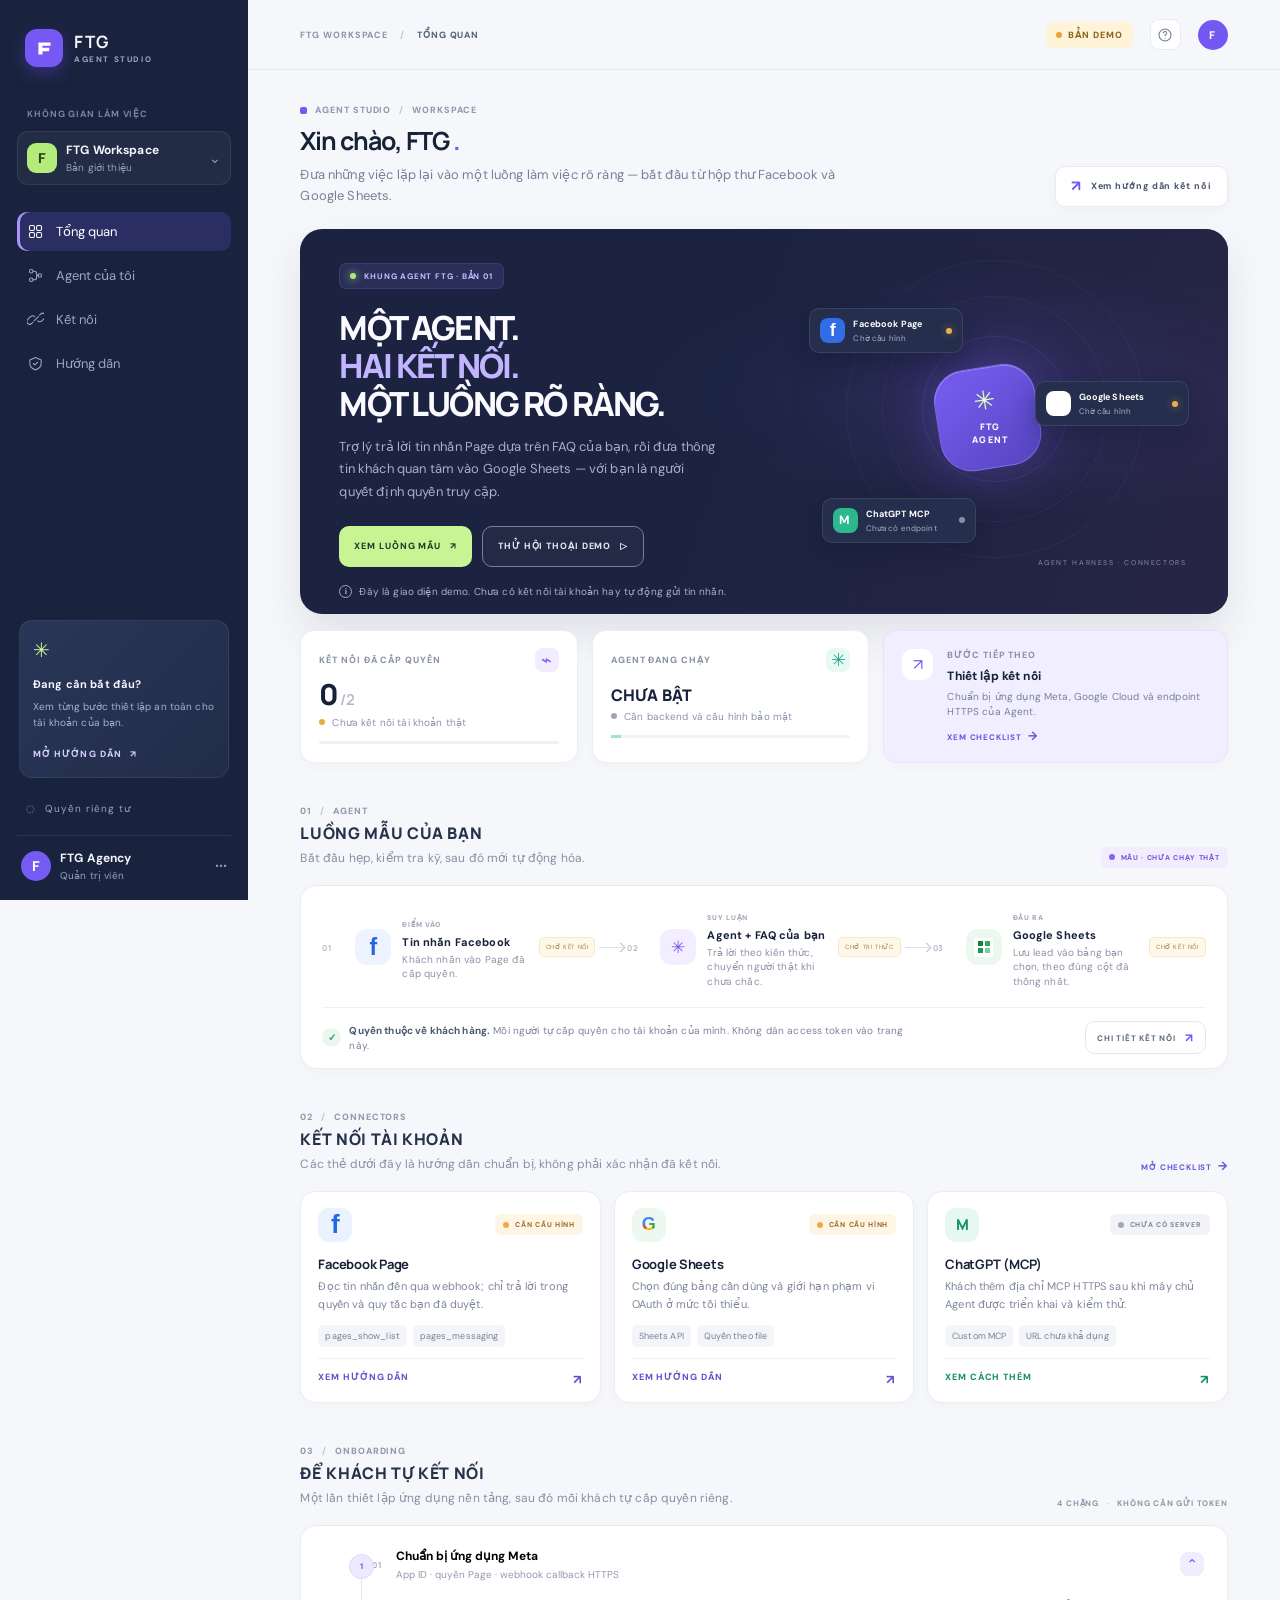
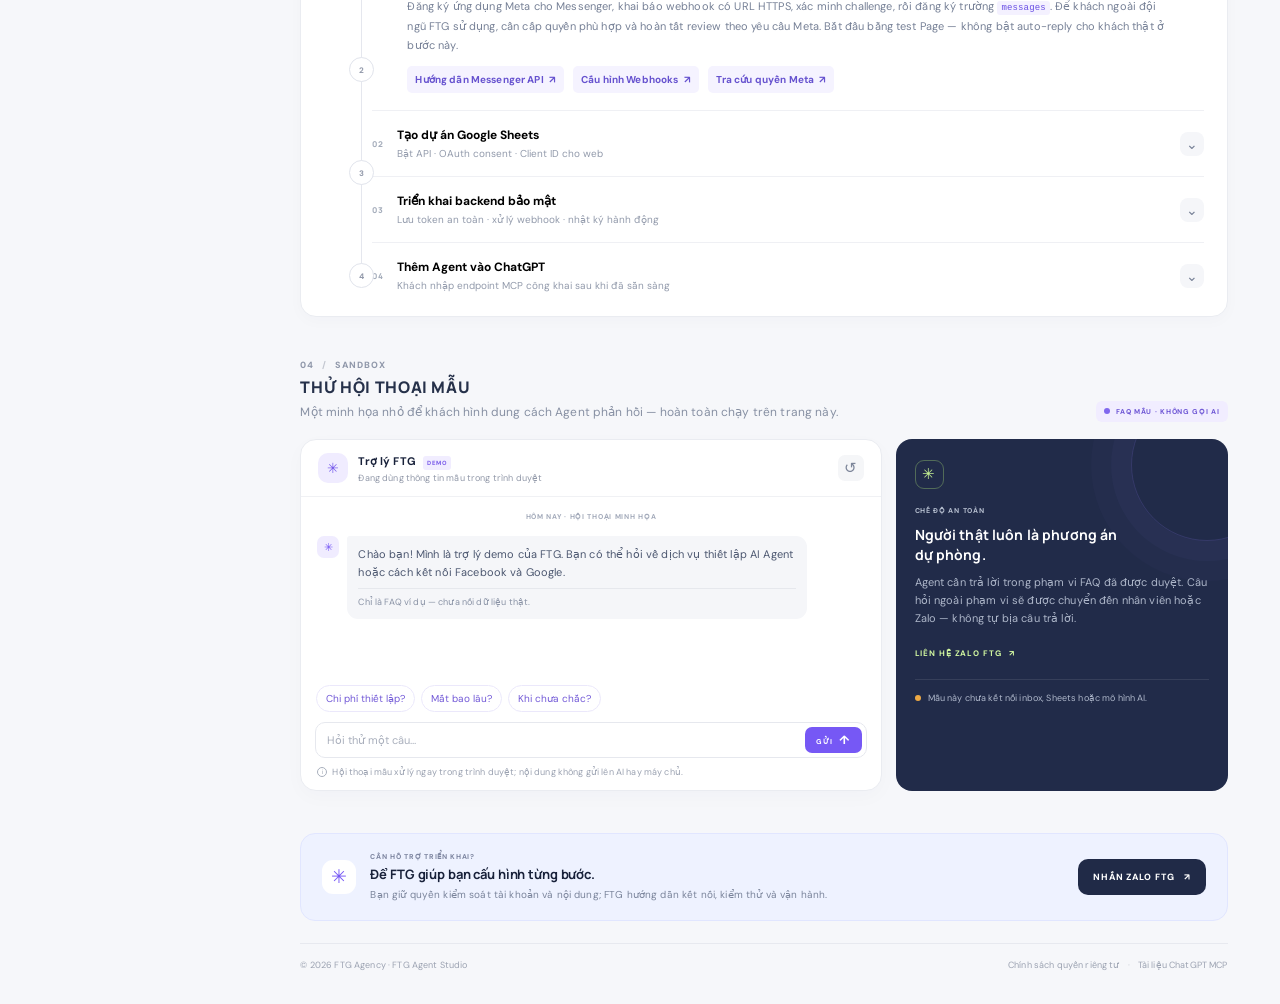
==== commit ff86c751: "Improve readability and onboarding state" ====
--- a/index.html
+++ b/index.html
@@ -74,7 +74,7 @@
         <section class="content-section setup-section" id="setup">
           <div class="section-heading"><div><p class="overline">03 <span class="overline-sep">/</span> ONBOARDING</p><h2>ĐỂ KHÁCH TỰ KẾT NỐI</h2><p class="section-sub">Một lần thiết lập ứng dụng nền tảng, sau đó mỗi khách tự cấp quyền riêng.</p></div><span class="setup-time">4 CHẶNG <span>·</span> KHÔNG CẦN GỬI TOKEN</span></div>
           <div class="setup-card"><div class="setup-timeline" aria-hidden="true"><span class="timeline-line"></span><span class="timeline-dot timeline-dot-done">1</span><span class="timeline-dot">2</span><span class="timeline-dot">3</span><span class="timeline-dot">4</span></div><div class="setup-list">
-            <article class="setup-item"><button class="setup-toggle" aria-expanded="true"><span class="setup-count">01</span><span class="setup-title-wrap"><strong>Chuẩn bị ứng dụng Meta</strong><small>App ID · quyền Page · webhook callback HTTPS</small></span><span class="setup-chevron">⌄</span></button><div class="setup-detail"><p>Đăng ký ứng dụng Meta cho Messenger, khai báo webhook có URL HTTPS, xác minh challenge, rồi đăng ký trường <code>messages</code>. Để khách ngoài đội ngũ FTG sử dụng, cần cấp quyền phù hợp và hoàn tất review theo yêu cầu Meta. Bắt đầu bằng test Page — không bật auto-reply cho khách thật ở bước này.</p><div class="setup-links"><a href="https://developers.facebook.com/documentation/business-messaging/messenger-platform/get-started" target="_blank" rel="noopener">Hướng dẫn Messenger API <span>↗</span></a><a href="https://developers.facebook.com/documentation/business-messaging/messenger-platform/webhooks" target="_blank" rel="noopener">Cấu hình Webhooks <span>↗</span></a><a href="https://developers.facebook.com/documentation/development/permissions" target="_blank" rel="noopener">Tra cứu quyền Meta <span>↗</span></a></div></div></article>
+            <article class="setup-item open"><button class="setup-toggle" aria-expanded="true"><span class="setup-count">01</span><span class="setup-title-wrap"><strong>Chuẩn bị ứng dụng Meta</strong><small>App ID · quyền Page · webhook callback HTTPS</small></span><span class="setup-chevron">⌄</span></button><div class="setup-detail"><p>Đăng ký ứng dụng Meta cho Messenger, khai báo webhook có URL HTTPS, xác minh challenge, rồi đăng ký trường <code>messages</code>. Để khách ngoài đội ngũ FTG sử dụng, cần cấp quyền phù hợp và hoàn tất review theo yêu cầu Meta. Bắt đầu bằng test Page — không bật auto-reply cho khách thật ở bước này.</p><div class="setup-links"><a href="https://developers.facebook.com/documentation/business-messaging/messenger-platform/get-started" target="_blank" rel="noopener">Hướng dẫn Messenger API <span>↗</span></a><a href="https://developers.facebook.com/documentation/business-messaging/messenger-platform/webhooks" target="_blank" rel="noopener">Cấu hình Webhooks <span>↗</span></a><a href="https://developers.facebook.com/documentation/development/permissions" target="_blank" rel="noopener">Tra cứu quyền Meta <span>↗</span></a></div></div></article>
             <article class="setup-item"><button class="setup-toggle" aria-expanded="false"><span class="setup-count">02</span><span class="setup-title-wrap"><strong>Tạo dự án Google Sheets</strong><small>Bật API · OAuth consent · Client ID cho web</small></span><span class="setup-chevron">⌄</span></button><div class="setup-detail"><p>Bật Google Sheets API trong Google Cloud, cấu hình màn hình đồng ý OAuth và tạo OAuth Client dạng Web. Với luồng ghi lead vào một file đã chọn, ưu tiên quyền hạn theo từng file như <code>drive.file</code>; vẫn cần rà soát xác minh OAuth phù hợp trước khi mở rộng cho khách bên ngoài. Không đặt client secret trong JavaScript của website.</p><div class="setup-links"><a href="https://developers.google.com/sheets/api/quickstart/js" target="_blank" rel="noopener">Sheets API Quickstart <span>↗</span></a><a href="https://developers.google.com/workspace/sheets/api/scopes" target="_blank" rel="noopener">Chọn OAuth scope <span>↗</span></a><a href="https://developers.google.com/identity/protocols/oauth2/production-readiness/sensitive-scope-verification" target="_blank" rel="noopener">Yêu cầu xác minh OAuth <span>↗</span></a></div></div></article>
             <article class="setup-item"><button class="setup-toggle" aria-expanded="false"><span class="setup-count">03</span><span class="setup-title-wrap"><strong>Triển khai backend bảo mật</strong><small>Lưu token an toàn · xử lý webhook · nhật ký hành động</small></span><span class="setup-chevron">⌄</span></button><div class="setup-detail"><p>GitHub Pages chỉ phục vụ giao diện tĩnh: không có callback OAuth, webhook nhận tin nhắn hay kho lưu token bí mật. Trước khi kết nối thật, cần máy chủ HTTPS, xác minh chữ ký webhook, mã hóa thông tin xác thực theo từng khách, quyền tối thiểu, nút thu hồi quyền và nhật ký kiểm toán. Đây là phần đang thiếu của bản demo.</p><div class="security-note"><span>!</span><span><strong>Không dùng GitHub Pages để lưu access token.</strong> Không yêu cầu khách gửi mật khẩu, App Secret, Client Secret hay token qua form/chat.</span></div></div></article>
             <article class="setup-item"><button class="setup-toggle" aria-expanded="false"><span class="setup-count">04</span><span class="setup-title-wrap"><strong>Thêm Agent vào ChatGPT</strong><small>Khách nhập endpoint MCP công khai sau khi đã sẵn sàng</small></span><span class="setup-chevron">⌄</span></button><div class="setup-detail"><p>Sau khi endpoint MCP hoạt động, khách mở mục Plugins/Apps trong ChatGPT, chọn thêm custom MCP server, điền tên và URL HTTPS, chọn phương thức xác thực, rồi kiểm tra các công cụ được phát hiện. Bản này chưa có endpoint để nhập. Khả năng thao tác MCP đầy đủ phụ thuộc gói và chính sách workspace ChatGPT; hãy kiểm tra hướng dẫn hiện hành trước khi onboarding.</p><div class="setup-links"><a href="https://help.openai.com/en/articles/12584461-connecting-custom-mcp-servers-in-chatgpt" target="_blank" rel="noopener">Hướng dẫn kết nối MCP trong ChatGPT <span>↗</span></a><span class="endpoint-placeholder">ENDPOINT: CHƯA TRIỂN KHAI</span></div></div></article>
--- a/styles.css
+++ b/styles.css
@@ -5,3 +5,8 @@
 @media(max-width:1100px){.app-shell{grid-template-columns:220px minmax(0,1fr)}.sidebar{padding-left:13px;padding-right:13px}.hero-card{padding-left:28px;padding-right:28px;grid-template-columns:1fr .88fr}.hero-footnote{left:28px}.flow-step{grid-template-columns:20px 34px 1fr;gap:7px}.flow-icon{width:33px;height:33px}.flow-state{grid-column:3;justify-self:start;margin-top:-1px}.flow-copy p{display:none}.workflow-steps{grid-template-columns:1fr 20px 1fr 20px 1fr}.flow-connector{align-self:center}.setup-timeline{left:39px}.setup-list{margin-left:38px}}
 @media(max-width:820px){.app-shell{grid-template-columns:1fr}.sidebar{position:fixed;left:0;right:0;bottom:0;top:auto;height:62px;padding:0 10px;border-top:1px solid #ffffff14;display:block}.brand,.sidebar-label,.workspace-switcher,.sidebar-bottom{display:none}.main-nav{height:62px;display:flex;justify-content:space-around;align-items:center;gap:0}.nav-link{height:50px;min-width:62px;display:flex;flex-direction:column;justify-content:center;gap:3px;font-size:8px;padding:5px 10px;border-radius:9px}.nav-link.active{box-shadow:inset 0 2px 0 #a995ff}.nav-icon,.nav-icon svg{width:16px;height:16px}.main-area{padding-bottom:62px}.topbar{height:58px;padding:0 20px}.page-content{padding:26px 20px 25px}.hero-card{grid-template-columns:1.1fr .9fr;padding:27px 24px 44px;min-height:330px}.hero-art{transform:scale(.9);transform-origin:center right}.hero-footnote{left:24px}.metrics-grid{grid-template-columns:1fr 1fr}.metric-card-tip{grid-column:span 2;min-height:100px}.flow-step{grid-template-columns:18px 30px 1fr}.flow-icon{width:30px;height:30px;border-radius:9px}.flow-copy strong{font-size:9px}.flow-state{font-size:5px;padding:4px}.connector-grid{grid-template-columns:1fr 1fr}.connector-card:last-child{grid-column:span 2}.demo-chat-card{grid-template-columns:1fr .72fr}.demo-aside{padding:16px 14px}}
 @media(max-width:580px){.topbar{padding:0 15px}.page-content{padding:23px 14px 22px}.breadcrumb{font-size:8px}.topbar-actions{gap:8px}.demo-pill{font-size:7px;padding:6px 7px}.welcome-row{display:block;margin-bottom:17px}.welcome-row h1{font-size:23px}.welcome-sub{font-size:10px;max-width:100%}.welcome-row>.button{margin-top:14px;width:100%}.hero-card{display:block;min-height:0;padding:22px 20px 49px}.hero-copy h2{font-size:26px;margin-top:16px}.hero-copy>p{font-size:10px;max-width:340px}.hero-art{height:196px;min-height:0;transform:none;margin-top:7px}.orbit{left:50%;top:49%}.orbit-one{width:116px;height:116px}.orbit-two{width:180px;height:180px}.orbit-three{width:237px;height:237px}.core-orb{left:50%;top:49%;width:78px;height:78px;border-radius:24px}.core-spark{font-size:20px}.core-label{font-size:7px;margin-top:4px}.float-node{min-width:129px;padding:7px 8px;gap:6px}.float-node b{font-size:8px}.float-node small{font-size:7px}.node-logo{width:21px;height:21px}.node-fb{left:0;top:9%}.node-gs{right:-3px;top:44%}.node-chat{left:2%;bottom:2%}.orbit-caption{right:0;font-size:6px}.hero-footnote{left:20px;right:15px;bottom:15px;font-size:7px;line-height:1.4}.hero-actions{gap:7px}.button{font-size:8px;padding:0 10px;min-height:37px}.metrics-grid{gap:8px;margin:12px 0 33px}.metric-card{padding:13px 12px;min-height:112px}.metric-label{font-size:7px}.metric-value{font-size:24px}.metric-value-text{font-size:13px}.metric-note{font-size:7px;line-height:1.4}.metric-card-tip{grid-column:span 2;min-height:91px;padding:13px}.content-section{margin-bottom:32px}.section-heading{align-items:flex-start;margin-bottom:13px}.section-heading h2{font-size:13px}.section-sub{font-size:8px;max-width:250px}.section-heading>.status-tag,.section-heading>.setup-time,.section-heading>.text-link{margin-top:11px}.workflow-card{padding:14px 12px 12px}.workflow-steps{display:block}.flow-step{grid-template-columns:18px 32px 1fr auto;gap:7px;padding:7px 0}.flow-state{grid-column:auto;justify-self:end;margin-top:0}.flow-copy p{display:block;font-size:7px}.flow-connector{height:13px;width:1px;margin:0 0 0 32px;background:#dddfea}.flow-connector span{right:-3px;top:8px;transform:rotate(135deg)}.flow-bottom{align-items:flex-start;flex-direction:column;margin-top:10px;padding-top:11px;gap:10px}.flow-note{font-size:8px}.connector-grid{grid-template-columns:1fr;gap:9px}.connector-card,.connector-card:last-child{grid-column:auto;min-height:160px;padding:13px}.connector-card h3{margin:9px 0 4px}.connector-card>p{max-width:none}.connector-brand{width:29px;height:29px}.setup-time{font-size:7px;white-space:nowrap}.setup-card{padding:2px 14px 4px}.setup-timeline{left:25px;top:24px;bottom:24px}.timeline-dot{width:21px;height:21px;font-size:7px}.setup-list{margin-left:26px}.setup-toggle{gap:8px;padding:14px 0}.setup-title-wrap strong{font-size:9px}.setup-title-wrap small{font-size:7px;line-height:1.45}.setup-count{font-size:7px}.setup-detail{padding:0 3px 14px 28px}.setup-detail p{font-size:8px}.setup-links{gap:6px}.setup-links a{font-size:7px;padding:6px}.demo-chat-card{grid-template-columns:1fr}.chat-body{height:165px}.demo-aside{padding:16px}.demo-aside h3{max-width:none}.demo-aside>p:not(.overline){max-width:400px}.bottom-cta{padding:14px;gap:10px;flex-wrap:wrap}.bottom-cta>div:nth-child(2){min-width:calc(100% - 55px)}.bottom-cta h2{font-size:11px}.bottom-cta p:not(.overline){font-size:7px}.bottom-cta>.button{margin-left:44px}.page-footer{flex-direction:column;font-size:7px}.dialog-head,.dialog-body{padding-left:17px;padding-right:17px}.dialog-foot{padding-left:17px;padding-right:17px}.dialog-safe{font-size:7px}}
+
+/* Tăng khả năng đọc cho phần nội dung và điều hướng. */
+.nav-link{font-size:13px}.workspace-switcher strong,.profile-mini strong{font-size:12px}.workspace-switcher small,.profile-mini small{font-size:10px}.welcome-sub{font-size:13px}.hero-copy>p{font-size:13px}.hero-footnote{font-size:10px}.metric-label{font-size:9px}.metric-note{font-size:10px}.metric-card-tip p{font-size:10px}.section-heading h2{font-size:16px}.section-sub{font-size:12px}.flow-copy strong{font-size:11px}.flow-copy p{font-size:10px}.flow-note{font-size:10px}.connector-card>p{font-size:11px}.connector-permissions span{font-size:9px}.connector-button{font-size:9px}.setup-title-wrap strong{font-size:12px}.setup-title-wrap small{font-size:10px}.setup-detail p{font-size:11px}.setup-links a{font-size:10px}.security-note{font-size:10px}.message-bubble{font-size:11px}.message-bubble small{font-size:9px}.chat-header strong{font-size:11px}.chat-header small{font-size:9px}.suggested-questions button{font-size:10px}.chat-form input{font-size:11px}.chat-disclaimer{font-size:9px}.demo-aside>p:not(.overline){font-size:11px}.demo-aside .micro-note{font-size:9px!important}.bottom-cta p:not(.overline){font-size:10px}.page-footer{font-size:9px}.dialog-body>p{font-size:12px}.dialog-step strong{font-size:11px}.dialog-step small{font-size:11px}.dialog-warning,.dialog-safe{font-size:10px}.privacy-content p,.privacy-content li{font-size:13px}
+@media(max-width:820px){.nav-link{font-size:9px}}
+@media(max-width:580px){.welcome-sub{font-size:12px}.hero-copy>p{font-size:12px}.hero-footnote{font-size:9px}.section-sub{font-size:11px}.metric-note{font-size:9px}.flow-copy strong{font-size:11px}.flow-copy p{font-size:9px}.flow-note{font-size:10px}.setup-title-wrap strong{font-size:11px}.setup-title-wrap small{font-size:9px}.setup-detail p{font-size:11px}.setup-links a{font-size:9px}.bottom-cta p:not(.overline){font-size:10px}.page-footer{font-size:9px}.dialog-safe{font-size:9px}}
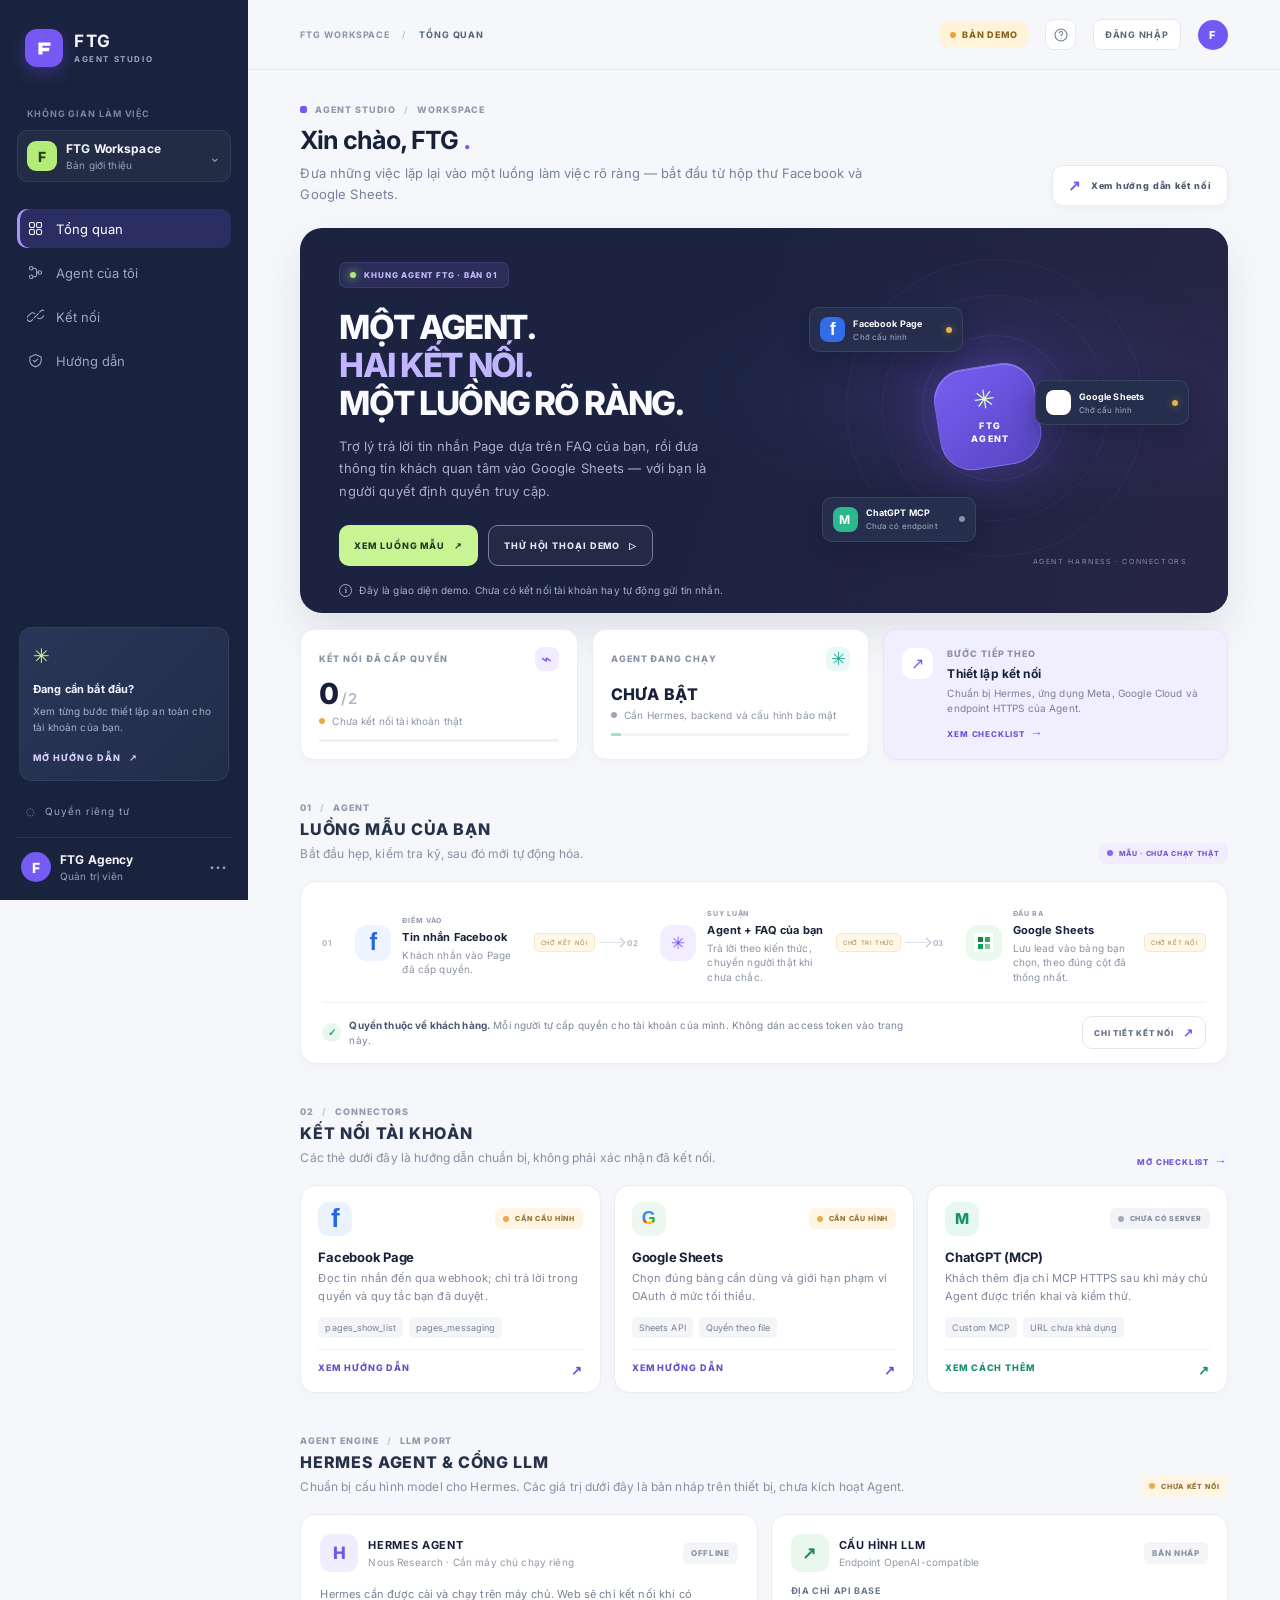
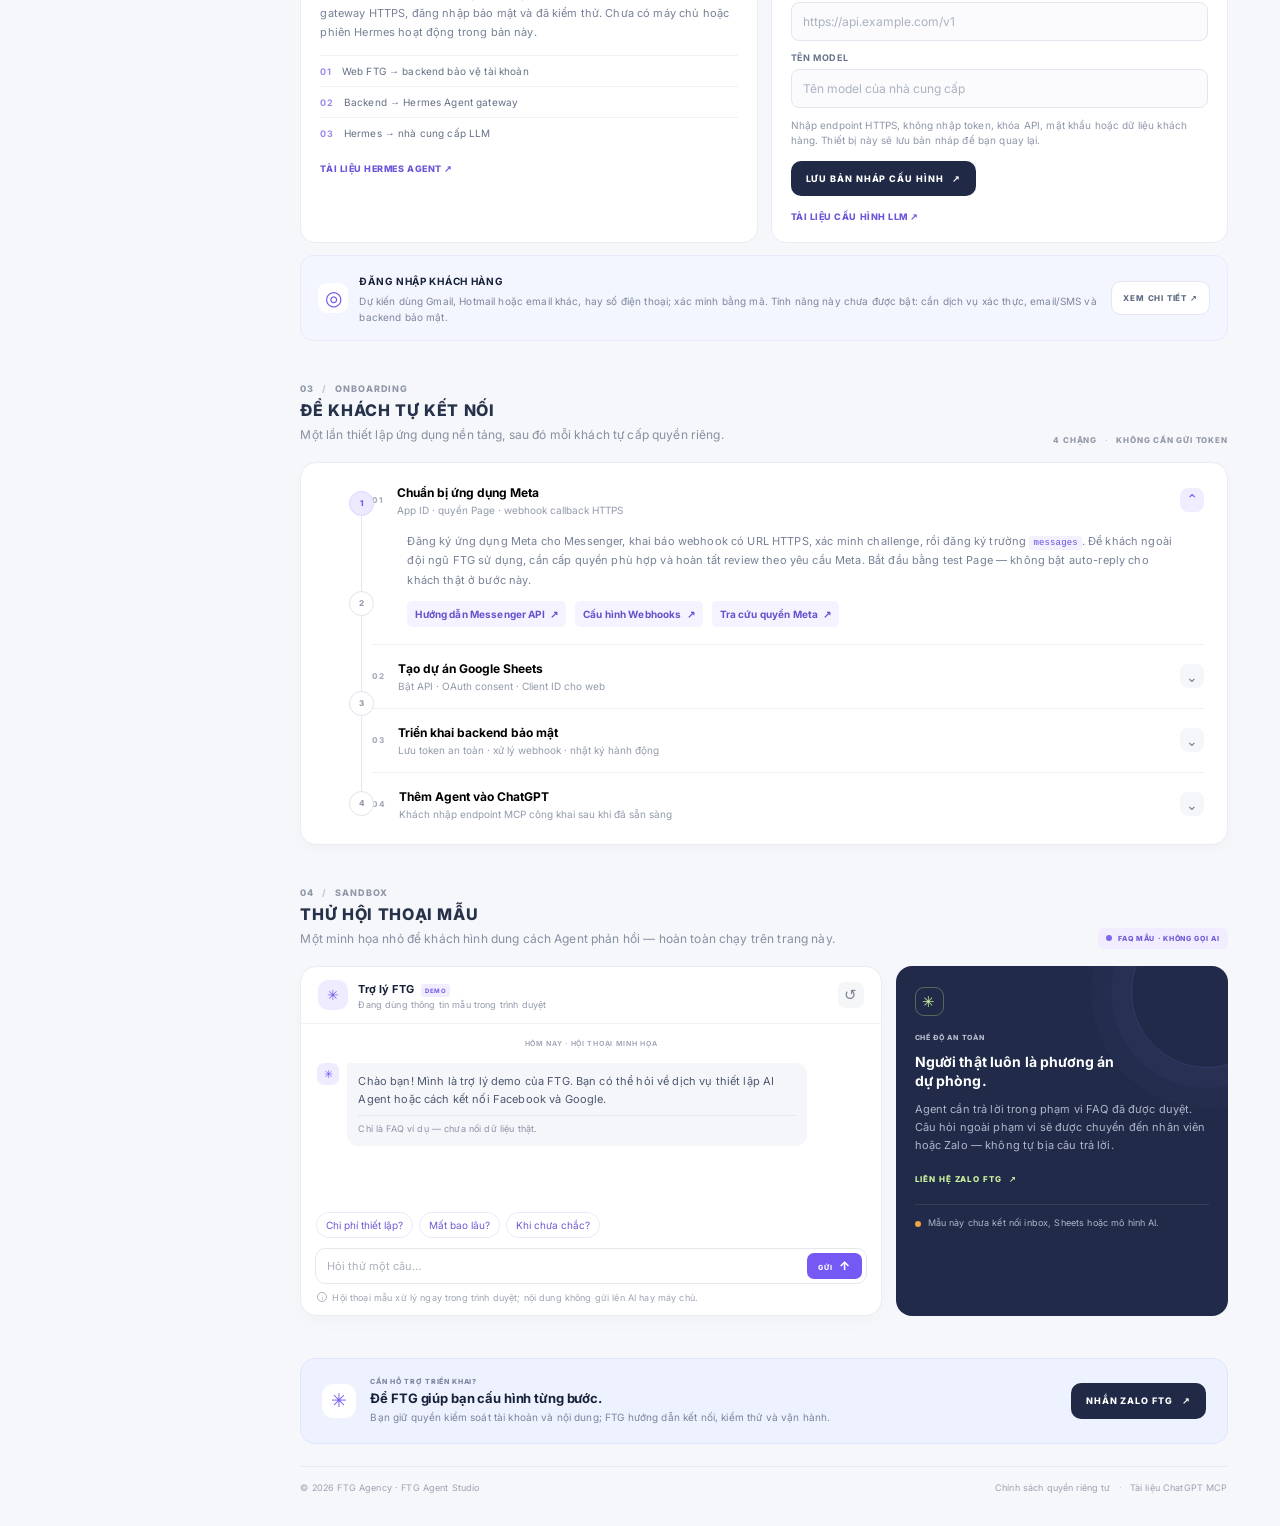
==== commit a1e2a31a: "Use Inter and add Hermes LLM configuration" ====
--- a/index.html
+++ b/index.html
@@ -35,7 +35,7 @@
     <main class="main-area" id="top">
       <header class="topbar">
         <div class="breadcrumb"><span>FTG WORKSPACE</span><span class="crumb-slash">/</span><strong>TỔNG QUAN</strong></div>
-        <div class="topbar-actions"><span class="demo-pill"><i></i> BẢN DEMO</span><button class="icon-button" aria-label="Mở hướng dẫn" data-scroll="setup"><svg viewBox="0 0 24 24"><circle cx="12" cy="12" r="9"/><path d="M9.7 9a2.4 2.4 0 1 1 4.4 1.3c-.8 1.1-2.1 1.4-2.1 3M12 17.2h.01"/></svg></button><span class="top-avatar">F</span></div>
+        <div class="topbar-actions"><span class="demo-pill"><i></i> BẢN DEMO</span><button class="icon-button" aria-label="Mở hướng dẫn" data-scroll="setup"><svg viewBox="0 0 24 24"><circle cx="12" cy="12" r="9"/><path d="M9.7 9a2.4 2.4 0 1 1 4.4 1.3c-.8 1.1-2.1 1.4-2.1 3M12 17.2h.01"/></svg></button><button class="account-trigger" data-open-guide="account">ĐĂNG NHẬP</button><span class="top-avatar">F</span></div>
       </header>
 
       <div class="page-content">
@@ -53,8 +53,8 @@
 
         <section class="metrics-grid" aria-label="Tình trạng hệ thống">
           <article class="metric-card"><div class="metric-top"><span class="metric-label">KẾT NỐI ĐÃ CẤP QUYỀN</span><span class="metric-icon metric-icon-purple">⌁</span></div><div class="metric-value">0<span class="metric-denom"> / 2</span></div><div class="metric-note"><span class="status-dot status-amber"></span> Chưa kết nối tài khoản thật</div><div class="mini-progress"><span style="width:0%"></span></div></article>
-          <article class="metric-card"><div class="metric-top"><span class="metric-label">AGENT ĐANG CHẠY</span><span class="metric-icon metric-icon-teal">✳</span></div><div class="metric-value metric-value-text">CHƯA BẬT</div><div class="metric-note"><span class="status-dot status-muted"></span> Cần backend và cấu hình bảo mật</div><div class="metric-hairline"><span></span></div></article>
-          <article class="metric-card metric-card-tip"><div class="tip-orb">↗</div><div><div class="metric-label">BƯỚC TIẾP THEO</div><strong>Thiết lập kết nối</strong><p>Chuẩn bị ứng dụng Meta, Google Cloud và endpoint HTTPS của Agent.</p><button class="text-link" data-scroll="setup">XEM CHECKLIST <span>→</span></button></div></article>
+          <article class="metric-card"><div class="metric-top"><span class="metric-label">AGENT ĐANG CHẠY</span><span class="metric-icon metric-icon-teal">✳</span></div><div class="metric-value metric-value-text">CHƯA BẬT</div><div class="metric-note"><span class="status-dot status-muted"></span> Cần Hermes, backend và cấu hình bảo mật</div><div class="metric-hairline"><span></span></div></article>
+          <article class="metric-card metric-card-tip"><div class="tip-orb">↗</div><div><div class="metric-label">BƯỚC TIẾP THEO</div><strong>Thiết lập kết nối</strong><p>Chuẩn bị Hermes, ứng dụng Meta, Google Cloud và endpoint HTTPS của Agent.</p><button class="text-link" data-scroll="setup">XEM CHECKLIST <span>→</span></button></div></article>
         </section>
 
         <section class="content-section workflow-section" id="workflow">
@@ -71,12 +71,19 @@
           </div>
         </section>
 
+        <section class="content-section engine-section" id="hermes">
+          <div class="section-heading"><div><p class="overline">AGENT ENGINE <span class="overline-sep">/</span> LLM PORT</p><h2>HERMES AGENT &amp; CỔNG LLM</h2><p class="section-sub">Chuẩn bị cấu hình model cho Hermes. Các giá trị dưới đây là bản nháp trên thiết bị, chưa kích hoạt Agent.</p></div><span class="status-tag status-tag-pending"><i></i> CHƯA KẾT NỐI</span></div>
+          <div class="engine-grid"><article class="engine-card"><div class="engine-card-heading"><span class="engine-icon">H</span><div><strong>HERMES AGENT</strong><small>Nous Research · Cần máy chủ chạy riêng</small></div><span class="engine-status">OFFLINE</span></div><p>Hermes cần được cài và chạy trên máy chủ. Web sẽ chỉ kết nối khi có gateway HTTPS, đăng nhập bảo mật và đã kiểm thử. Chưa có máy chủ hoặc phiên Hermes hoạt động trong bản này.</p><div class="engine-check"><span>01</span> Web FTG → backend bảo vệ tài khoản</div><div class="engine-check"><span>02</span> Backend → Hermes Agent gateway</div><div class="engine-check"><span>03</span> Hermes → nhà cung cấp LLM</div><a class="engine-doc" href="https://hermes-agent.nousresearch.com/docs/getting-started/quickstart" target="_blank" rel="noopener">TÀI LIỆU HERMES AGENT ↗</a></article>
+          <article class="engine-card"><div class="engine-card-heading"><span class="engine-icon engine-icon-green">↗</span><div><strong>CẤU HÌNH LLM</strong><small>Endpoint OpenAI-compatible</small></div><span class="engine-status">BẢN NHÁP</span></div><form id="llmForm" class="llm-form"><label for="llmBase">ĐỊA CHỈ API BASE</label><input id="llmBase" type="url" placeholder="https://api.example.com/v1" autocomplete="off" required><label for="llmModel">TÊN MODEL</label><input id="llmModel" type="text" placeholder="Tên model của nhà cung cấp" autocomplete="off" maxlength="150" required><p class="llm-hint">Nhập endpoint HTTPS, không nhập token, khóa API, mật khẩu hoặc dữ liệu khách hàng. Thiết bị này sẽ lưu bản nháp để bạn quay lại.</p><button class="button button-dark" type="submit">LƯU BẢN NHÁP CẤU HÌNH <span>↗</span></button></form><div class="config-result" id="configResult" hidden><div><strong>ĐÃ LƯU NHÁP · CHƯA KẾT NỐI</strong><button type="button" id="copyConfig">SAO CHÉP CẤU HÌNH</button></div><pre id="configOutput"></pre><p>Thiết lập <code>HERMES_LLM_API_KEY</code> trên máy chủ riêng; không đặt khóa trong web hoặc file công khai.</p></div><a class="engine-doc" href="https://hermes-agent.nousresearch.com/docs/integrations/providers" target="_blank" rel="noopener">TÀI LIỆU CẤU HÌNH LLM ↗</a></article></div>
+          <div class="account-note"><span class="account-note-icon">◎</span><div><strong>ĐĂNG NHẬP KHÁCH HÀNG</strong><p>Dự kiến dùng Gmail, Hotmail hoặc email khác, hay số điện thoại; xác minh bằng mã. Tính năng này chưa được bật: cần dịch vụ xác thực, email/SMS và backend bảo mật.</p></div><button class="button button-outline" data-open-guide="account">XEM CHI TIẾT ↗</button></div>
+        </section>
+
         <section class="content-section setup-section" id="setup">
           <div class="section-heading"><div><p class="overline">03 <span class="overline-sep">/</span> ONBOARDING</p><h2>ĐỂ KHÁCH TỰ KẾT NỐI</h2><p class="section-sub">Một lần thiết lập ứng dụng nền tảng, sau đó mỗi khách tự cấp quyền riêng.</p></div><span class="setup-time">4 CHẶNG <span>·</span> KHÔNG CẦN GỬI TOKEN</span></div>
           <div class="setup-card"><div class="setup-timeline" aria-hidden="true"><span class="timeline-line"></span><span class="timeline-dot timeline-dot-done">1</span><span class="timeline-dot">2</span><span class="timeline-dot">3</span><span class="timeline-dot">4</span></div><div class="setup-list">
             <article class="setup-item open"><button class="setup-toggle" aria-expanded="true"><span class="setup-count">01</span><span class="setup-title-wrap"><strong>Chuẩn bị ứng dụng Meta</strong><small>App ID · quyền Page · webhook callback HTTPS</small></span><span class="setup-chevron">⌄</span></button><div class="setup-detail"><p>Đăng ký ứng dụng Meta cho Messenger, khai báo webhook có URL HTTPS, xác minh challenge, rồi đăng ký trường <code>messages</code>. Để khách ngoài đội ngũ FTG sử dụng, cần cấp quyền phù hợp và hoàn tất review theo yêu cầu Meta. Bắt đầu bằng test Page — không bật auto-reply cho khách thật ở bước này.</p><div class="setup-links"><a href="https://developers.facebook.com/documentation/business-messaging/messenger-platform/get-started" target="_blank" rel="noopener">Hướng dẫn Messenger API <span>↗</span></a><a href="https://developers.facebook.com/documentation/business-messaging/messenger-platform/webhooks" target="_blank" rel="noopener">Cấu hình Webhooks <span>↗</span></a><a href="https://developers.facebook.com/documentation/development/permissions" target="_blank" rel="noopener">Tra cứu quyền Meta <span>↗</span></a></div></div></article>
             <article class="setup-item"><button class="setup-toggle" aria-expanded="false"><span class="setup-count">02</span><span class="setup-title-wrap"><strong>Tạo dự án Google Sheets</strong><small>Bật API · OAuth consent · Client ID cho web</small></span><span class="setup-chevron">⌄</span></button><div class="setup-detail"><p>Bật Google Sheets API trong Google Cloud, cấu hình màn hình đồng ý OAuth và tạo OAuth Client dạng Web. Với luồng ghi lead vào một file đã chọn, ưu tiên quyền hạn theo từng file như <code>drive.file</code>; vẫn cần rà soát xác minh OAuth phù hợp trước khi mở rộng cho khách bên ngoài. Không đặt client secret trong JavaScript của website.</p><div class="setup-links"><a href="https://developers.google.com/sheets/api/quickstart/js" target="_blank" rel="noopener">Sheets API Quickstart <span>↗</span></a><a href="https://developers.google.com/workspace/sheets/api/scopes" target="_blank" rel="noopener">Chọn OAuth scope <span>↗</span></a><a href="https://developers.google.com/identity/protocols/oauth2/production-readiness/sensitive-scope-verification" target="_blank" rel="noopener">Yêu cầu xác minh OAuth <span>↗</span></a></div></div></article>
-            <article class="setup-item"><button class="setup-toggle" aria-expanded="false"><span class="setup-count">03</span><span class="setup-title-wrap"><strong>Triển khai backend bảo mật</strong><small>Lưu token an toàn · xử lý webhook · nhật ký hành động</small></span><span class="setup-chevron">⌄</span></button><div class="setup-detail"><p>GitHub Pages chỉ phục vụ giao diện tĩnh: không có callback OAuth, webhook nhận tin nhắn hay kho lưu token bí mật. Trước khi kết nối thật, cần máy chủ HTTPS, xác minh chữ ký webhook, mã hóa thông tin xác thực theo từng khách, quyền tối thiểu, nút thu hồi quyền và nhật ký kiểm toán. Đây là phần đang thiếu của bản demo.</p><div class="security-note"><span>!</span><span><strong>Không dùng GitHub Pages để lưu access token.</strong> Không yêu cầu khách gửi mật khẩu, App Secret, Client Secret hay token qua form/chat.</span></div></div></article>
+            <article class="setup-item"><button class="setup-toggle" aria-expanded="false"><span class="setup-count">03</span><span class="setup-title-wrap"><strong>Triển khai backend bảo mật</strong><small>Lưu token an toàn · xử lý webhook · nhật ký hành động</small></span><span class="setup-chevron">⌄</span></button><div class="setup-detail"><p>GitHub Pages chỉ phục vụ giao diện tĩnh: không chạy Hermes, không có xác thực đăng nhập, callback OAuth, webhook nhận tin nhắn hay kho lưu token bí mật. Trước khi kết nối thật, cần máy chủ HTTPS, xác minh chữ ký webhook, mã hóa thông tin xác thực theo từng khách, quyền tối thiểu, nút thu hồi quyền và nhật ký kiểm toán. Đây là phần đang thiếu của bản demo.</p><div class="security-note"><span>!</span><span><strong>Không dùng GitHub Pages để lưu access token.</strong> Không yêu cầu khách gửi mật khẩu, App Secret, Client Secret hay token qua form/chat.</span></div></div></article>
             <article class="setup-item"><button class="setup-toggle" aria-expanded="false"><span class="setup-count">04</span><span class="setup-title-wrap"><strong>Thêm Agent vào ChatGPT</strong><small>Khách nhập endpoint MCP công khai sau khi đã sẵn sàng</small></span><span class="setup-chevron">⌄</span></button><div class="setup-detail"><p>Sau khi endpoint MCP hoạt động, khách mở mục Plugins/Apps trong ChatGPT, chọn thêm custom MCP server, điền tên và URL HTTPS, chọn phương thức xác thực, rồi kiểm tra các công cụ được phát hiện. Bản này chưa có endpoint để nhập. Khả năng thao tác MCP đầy đủ phụ thuộc gói và chính sách workspace ChatGPT; hãy kiểm tra hướng dẫn hiện hành trước khi onboarding.</p><div class="setup-links"><a href="https://help.openai.com/en/articles/12584461-connecting-custom-mcp-servers-in-chatgpt" target="_blank" rel="noopener">Hướng dẫn kết nối MCP trong ChatGPT <span>↗</span></a><span class="endpoint-placeholder">ENDPOINT: CHƯA TRIỂN KHAI</span></div></div></article>
           </div></div>
         </section>
--- a/styles.css
+++ b/styles.css
@@ -1,7 +1,8 @@
-@import url('https://fonts.googleapis.com/css2?family=DM+Sans:wght@400;500;600;700&family=Manrope:wght@400;500;600;700;800&display=swap');
-:root{--ink:#18213a;--ink-2:#26324d;--muted:#788198;--line:#e8eaf0;--canvas:#f6f7fa;--white:#fff;--purple:#7658f5;--purple-dark:#5d43d8;--mint:#c9f493;--teal:#43b9a7;--amber:#eca844;--sidebar:#19233d;--shadow:0 12px 40px rgba(28,38,66,.06);--radius:18px}*{box-sizing:border-box}html{scroll-behavior:smooth;scroll-padding-top:88px}body{margin:0;background:var(--canvas);color:var(--ink);font-family:'DM Sans',Inter,-apple-system,BlinkMacSystemFont,'Segoe UI',sans-serif;font-size:14px;letter-spacing:.01em}button,input,a{font:inherit}button{cursor:pointer}a{color:inherit;text-decoration:none}.app-shell{min-height:100vh;display:grid;grid-template-columns:248px minmax(0,1fr)}.sidebar{position:sticky;top:0;height:100vh;display:flex;flex-direction:column;padding:28px 17px 18px;background:var(--sidebar);color:#f4f6fd;z-index:10}.brand{display:flex;align-items:center;gap:11px;margin:1px 8px 41px}.brand-mark{width:38px;height:38px;border-radius:12px;background:var(--purple);display:grid;place-items:center;color:#fff;box-shadow:0 6px 16px #6043dd66}.brand-mark svg{width:27px;height:27px}.brand-word{display:flex;flex-direction:column;line-height:1}.brand-word strong{font-family:Manrope,sans-serif;letter-spacing:.09em;font-size:17px}.brand-word small{font-size:8px;letter-spacing:.2em;color:#9ba8c5;margin-top:5px;font-weight:700}.sidebar-label,.overline,.metric-label,.section-heading h2,.hero-badge,.flow-copy small,.setup-count,.setup-time,.chat-date,.chat-demo-tag,.connector-button,.flow-state,.button,.privacy-link,.text-link,.connector-permissions,.status-tag,.breadcrumb{letter-spacing:.1em}.sidebar-label{font-size:9px;color:#7885a4;font-weight:700;padding:0 10px;margin-bottom:11px}.workspace-switcher{display:flex;gap:9px;align-items:center;padding:10px 9px;background:#ffffff0b;border:1px solid #ffffff12;border-radius:11px;margin:0 0 27px}.workspace-avatar,.profile-dot{display:grid;place-items:center;border-radius:9px;background:#b3ec79;color:#263c20;font-weight:800;width:30px;height:30px;flex:none}.workspace-switcher>span:nth-child(2),.profile-mini>span:nth-child(2){display:flex;flex-direction:column;gap:3px;min-width:0}.workspace-switcher strong,.profile-mini strong{font-size:11px}.workspace-switcher small,.profile-mini small{font-size:9px;color:#95a1be}.switch-chevron{margin-left:auto;color:#8c98b6}.main-nav{display:grid;gap:5px}.nav-link{background:none;border:0;color:#9ba7c3;display:flex;align-items:center;gap:12px;text-align:left;padding:11px 10px;border-radius:10px;font-size:12px;transition:.2s}.nav-link:hover{background:#ffffff0a;color:white}.nav-link.active{color:#fff;background:#755bf333;box-shadow:inset 3px 0 0 #a995ff}.nav-icon{width:17px;height:17px;display:grid;place-items:center}.nav-icon svg{width:17px;height:17px;fill:none;stroke:currentColor;stroke-width:1.5;stroke-linecap:round;stroke-linejoin:round}.sidebar-bottom{margin-top:auto}.sidebar-help{border-radius:13px;background:linear-gradient(135deg,#293657,#222d49);border:1px solid #52618344;padding:16px 13px;margin:0 2px 17px;position:relative}.help-spark{color:#c7f498;font-size:20px;display:block;margin-bottom:11px}.sidebar-help strong{font-size:11px}.sidebar-help p{color:#a6b1cb;font-size:10px;line-height:1.6;margin:7px 0 12px}.sidebar-help button{border:0;background:none;color:#d5ceff;padding:0;font-size:9px;font-weight:800;letter-spacing:.12em}.sidebar-help button span{padding-left:5px}.privacy-link{display:flex;align-items:center;gap:9px;color:#98a4c1;font-size:10px;padding:7px 9px;margin-bottom:13px}.privacy-link:hover{color:white}.profile-mini{border-top:1px solid #ffffff16;padding:14px 4px 0;display:flex;align-items:center;gap:9px}.profile-dot{background:#755bf3;color:#fff;border-radius:50%;width:30px;height:30px}.more-dots{margin-left:auto;color:#92a0bd;font-size:21px}.main-area{min-width:0}.topbar{height:70px;position:sticky;top:0;z-index:8;background:#f6f7faeF;backdrop-filter:blur(14px);border-bottom:1px solid #e8eaf0;display:flex;align-items:center;justify-content:space-between;padding:0 clamp(22px,4.1vw,65px)}.breadcrumb{font-size:9px;color:#8b93a6;font-weight:700}.breadcrumb strong{color:#526078}.crumb-slash{margin:0 12px;color:#c1c6d1}.topbar-actions{display:flex;align-items:center;gap:17px}.demo-pill{padding:7px 10px;border-radius:7px;background:#fff3d8;color:#8a641d;font-size:9px;font-weight:800;letter-spacing:.1em;display:flex;align-items:center;gap:6px}.demo-pill i,.status-tag i,.hero-badge-dot{width:6px;height:6px;border-radius:50%;display:inline-block;background:#e9a333}.icon-button{width:31px;height:31px;border-radius:9px;border:1px solid var(--line);background:#fff;color:#738098;display:grid;place-items:center}.icon-button svg{width:16px;height:16px;fill:none;stroke:currentColor;stroke-width:1.6;stroke-linecap:round;stroke-linejoin:round}.top-avatar{display:grid;place-items:center;width:30px;height:30px;border-radius:50%;background:#7458f4;color:white;font-weight:800;font-size:11px}.page-content{max-width:1400px;margin:auto;padding:34px clamp(22px,4.1vw,65px) 34px}.welcome-row{display:flex;justify-content:space-between;align-items:flex-end;gap:18px;margin-bottom:22px}.overline{display:flex;align-items:center;gap:8px;margin:0 0 10px;color:#9098aa;font-size:9px;font-weight:800}.overline-mark{width:7px;height:7px;background:var(--purple);border-radius:2px}.overline-sep{color:#c3c7d0}.welcome-row h1{font:700 25px/1.2 Manrope,sans-serif;letter-spacing:-.04em;margin:0}.wave{color:var(--purple)}.welcome-sub{font-size:12px;color:#778197;margin:8px 0 0;max-width:570px;line-height:1.65}.button{border:0;display:inline-flex;align-items:center;justify-content:center;gap:9px;min-height:41px;border-radius:10px;padding:0 15px;font-size:9px;font-weight:800;letter-spacing:.1em;transition:transform .2s,box-shadow .2s,background .2s}.button:hover,.connector-button:hover{transform:translateY(-1px)}.button-light{background:white;border:1px solid #e8eaf0;color:#4d5870;box-shadow:0 4px 12px #17213b08;white-space:nowrap}.button-light:hover{box-shadow:var(--shadow)}.button-icon{font-size:15px;color:var(--purple)}.hero-card{min-height:342px;position:relative;overflow:hidden;border-radius:22px;background:#1b2340;color:#fff;display:grid;grid-template-columns:1.05fr .95fr;padding:34px 39px 47px;box-shadow:0 20px 40px #1d23401a}.hero-card:after{content:"";position:absolute;inset:0;background:radial-gradient(ellipse at 80% 42%,#6556c31c,transparent 38%),linear-gradient(107deg,transparent 42%,#272545);pointer-events:none}.hero-glow{position:absolute;width:440px;height:270px;right:0;top:25px;background:radial-gradient(ellipse,#7964ff28,transparent 68%);filter:blur(12px)}.hero-grid{position:absolute;inset:0;opacity:.16;background-image:linear-gradient(#a9a3ff12 1px,transparent 1px),linear-gradient(90deg,#a9a3ff12 1px,transparent 1px);background-size:46px 46px;mask-image:linear-gradient(90deg,transparent 22%,black 90%)}.hero-copy{position:relative;z-index:2;max-width:490px}.hero-badge{display:inline-flex;align-items:center;gap:8px;color:#c3baff;background:#7966d32a;border:1px solid #9e8cff26;padding:7px 10px;border-radius:7px;font-size:8px;font-weight:800}.hero-badge-dot{background:#b0e979;box-shadow:0 0 9px #b0e979}.hero-copy h2{font:800 clamp(25px,2.6vw,34px)/1.15 Manrope,sans-serif;letter-spacing:-.055em;margin:20px 0 12px;color:#fbfaff}.hero-copy h2 em{font-style:normal;color:#c2b5ff}.hero-copy>p{color:#a8b0c6;font-size:11px;line-height:1.75;max-width:380px;margin:0}.hero-actions{display:flex;gap:10px;margin-top:22px;flex-wrap:wrap}.button-lime{background:var(--mint);color:#243a28}.button-lime:hover{background:#d8ffab;box-shadow:0 7px 24px #c9f4932b}.button-ghost{border:1px solid #777f9e;background:#ffffff08;color:#e2e5f2}.button-ghost:hover{background:#ffffff12}.hero-art{position:relative;min-height:245px;z-index:1}.orbit{position:absolute;border:1px solid #8379ed25;border-radius:50%;left:52%;top:48%;transform:translate(-50%,-50%)}.orbit-one{width:146px;height:146px}.orbit-two{width:226px;height:226px;border-style:dashed}.orbit-three{width:298px;height:298px;border-color:#8379ed18}.core-orb{position:absolute;left:52%;top:48%;transform:translate(-50%,-50%);width:102px;height:102px;border:1px solid #a69aff5e;border-radius:32px;background:linear-gradient(145deg,#795ff5,#5644bf);box-shadow:0 0 55px #7855ee67,inset 0 1px #ffffff42;display:grid;place-content:center;text-align:center;rotate:-9deg}.core-spark{font-size:26px;color:#e5ffbb;line-height:1}.core-label{font:800 9px/1.45 Manrope,sans-serif;letter-spacing:.14em;color:#fff;rotate:9deg;margin-top:7px}.float-node{position:absolute;display:flex;align-items:center;gap:8px;padding:9px 10px;border-radius:10px;background:#252e4c;border:1px solid #ffffff18;box-shadow:0 10px 24px #10162a55;min-width:154px}.float-node b,.float-node small{display:block}.float-node b{font-size:9px}.float-node small{font-size:8px;color:#a8b0c4;margin-top:3px}.node-fb{left:6%;top:15%}.node-gs{right:0;top:39%}.node-chat{left:9%;bottom:8%}.node-logo{width:25px;height:25px;border-radius:8px;display:grid;place-items:center;flex:none}.fb-logo{background:#326ce7;color:#fff;font:800 18px Arial}.chat-logo{background:#2bb88d;color:#fff;font-size:12px;font-weight:700}.sheets-logo{background:#fff;display:grid;grid-template-columns:repeat(2,5px);grid-template-rows:repeat(2,5px);gap:2px;align-content:center;justify-content:center}.sheets-logo b:nth-child(1){background:#188038}.sheets-logo b:nth-child(2){background:#34a853}.sheets-logo b:nth-child(3){background:#0f9d58}.sheets-logo b:nth-child(4){background:#7ccba1}.node-dot{width:6px;height:6px;border-radius:50%;margin-left:auto}.node-dot.amber{background:#edae4d;box-shadow:0 0 8px #edae4d90}.node-dot.muted{background:#8790a6}.orbit-caption{position:absolute;bottom:0;right:2px;font-size:7px;letter-spacing:.23em;color:#848da7}.hero-footnote{position:absolute;left:39px;bottom:16px;z-index:2;font-size:9px;color:#a9b2c7;display:flex;align-items:center;gap:7px}.info-small{width:13px;height:13px;display:grid;place-items:center;border:1px solid #9ea8c1;border-radius:50%;font:700 8px Georgia}.metrics-grid{display:grid;grid-template-columns:1fr 1fr 1.24fr;gap:14px;margin:16px 0 42px}.metric-card{background:white;border:1px solid #eceef3;border-radius:14px;padding:17px 18px;min-height:123px;box-shadow:0 4px 14px #28365006;position:relative;overflow:hidden}.metric-top{display:flex;justify-content:space-between;align-items:center}.metric-label{font-size:8px;color:#8992a6;font-weight:800}.metric-icon{width:24px;height:24px;border-radius:8px;display:grid;place-items:center;font-size:18px}.metric-icon-purple{background:#f1edff;color:var(--purple)}.metric-icon-teal{background:#e7f8f5;color:#30a695}.metric-value{font:800 29px/1 Manrope,sans-serif;letter-spacing:-.05em;margin-top:8px}.metric-denom{font-size:15px;color:#b0b7c6;font-weight:600}.metric-value-text{font-size:16px;letter-spacing:.01em;margin-top:15px}.metric-note{display:flex;align-items:center;gap:7px;font-size:9px;color:#8a93a7;margin-top:7px}.status-dot{display:inline-block;width:6px;height:6px;border-radius:50%}.status-amber{background:#eca844}.status-muted{background:#9ca5b6}.mini-progress{height:3px;background:#f1f1f5;border-radius:5px;margin-top:12px}.mini-progress span{display:block;height:100%;border-radius:5px;background:var(--purple)}.metric-hairline{height:3px;background:#f2f4f7;margin-top:12px}.metric-hairline span{height:100%;display:block;background:#a6decf;width:4%}.metric-card-tip{background:#f1efff;border-color:#e7e1ff;display:flex;align-items:flex-start;gap:14px;padding:18px}.tip-orb{width:31px;height:31px;border-radius:10px;background:#fff;color:var(--purple);display:grid;place-items:center;font-size:16px;flex:none}.metric-card-tip strong{font-size:12px;display:block;margin-top:7px}.metric-card-tip p{font-size:9px;color:#788098;line-height:1.5;margin:5px 0 7px}.text-link{border:0;background:none;padding:0;color:#6c55df;font-size:8px;font-weight:800}.text-link span{font-size:12px;margin-left:3px}.content-section{margin:0 0 42px}.section-heading{display:flex;justify-content:space-between;align-items:flex-end;gap:15px;margin-bottom:17px}.section-heading .overline{margin-bottom:7px}.section-heading h2{font:800 15px/1.2 Manrope,sans-serif;letter-spacing:.04em;margin:0;color:#26314a}.section-sub{margin:6px 0 0;font-size:10px;color:#8790a3;line-height:1.55}.status-tag{display:inline-flex;align-items:center;gap:6px;padding:6px 8px;border-radius:6px;font-size:7px;font-weight:800;white-space:nowrap}.status-tag-demo{background:#f1edff;color:#7059d6}.status-tag-demo i{background:#8068ee}.status-tag-pending{background:#fff5e4;color:#96702e}.status-tag-pending i{background:#e9ac48}.status-tag-unavailable{background:#f2f3f6;color:#81899a}.status-tag-unavailable i{background:#a2a9b7}.workflow-card,.setup-card{background:#fff;border:1px solid #eaecf1;border-radius:16px;box-shadow:0 4px 15px #25335106}.workflow-card{padding:20px 21px 14px}.workflow-steps{display:grid;grid-template-columns:1fr 32px 1fr 32px 1fr;align-items:center}.flow-step{min-width:0;display:grid;grid-template-columns:24px 38px 1fr auto;gap:9px;align-items:center}.flow-number{font:700 8px Manrope,sans-serif;color:#b2b8c5}.flow-icon{width:36px;height:36px;border-radius:12px;display:grid;place-items:center}.flow-facebook{background:#edf3ff;color:#2565dd}.flow-facebook span{font:bold 23px Arial}.flow-agent{background:#f2edff;color:#7259ed;font-size:17px}.flow-sheets{background:#ebf8f0}.flow-sheets .sheets-logo{width:19px;height:19px}.flow-copy{min-width:0}.flow-copy small{font-size:7px;color:#9da5b5;font-weight:800}.flow-copy strong{display:block;font-size:10px;margin-top:4px;white-space:nowrap}.flow-copy p{font-size:8px;color:#8b93a5;margin:4px 0 0;line-height:1.45}.flow-state{font-size:6px;color:#a48249;background:#fff7e8;border:1px solid #f7e8c8;border-radius:5px;padding:5px 6px;white-space:nowrap}.flow-connector{height:1px;background:#dddfea;position:relative;margin:0 4px}.flow-connector span{position:absolute;right:-1px;top:-3px;width:7px;height:7px;border-top:1px solid #babfd0;border-right:1px solid #babfd0;transform:rotate(45deg)}.flow-bottom{display:flex;justify-content:space-between;align-items:center;border-top:1px solid #f0f1f5;margin-top:18px;padding-top:13px;gap:14px}.flow-note{display:flex;gap:8px;align-items:center;max-width:600px;color:#7b8499;font-size:9px;line-height:1.5}.flow-note strong{color:#4d5871}.note-shield{display:grid;place-items:center;width:19px;height:19px;border-radius:50%;background:#e9f7ef;color:#2d9c69;font-weight:800;flex:none}.button-outline{background:#fff;border:1px solid #e5e7ed;color:#616d84;min-height:33px;padding:0 11px;font-size:8px;white-space:nowrap}.button-outline span{font-size:12px;color:var(--purple)}.connector-grid{display:grid;grid-template-columns:repeat(3,minmax(0,1fr));gap:13px}.connector-card{background:#fff;border:1px solid #eaecf1;border-radius:15px;padding:16px 17px 14px;min-height:192px;box-shadow:0 4px 14px #28365005;display:flex;flex-direction:column}.connector-head{display:flex;justify-content:space-between;align-items:center}.connector-brand{width:34px;height:34px;border-radius:11px;display:grid;place-items:center;flex:none}.connector-facebook{background:#ebf2ff;color:#2568e6;font:bold 26px Arial}.connector-google{background:#edf8f1}.connector-google span{font:700 18px Arial;background:conic-gradient(from -45deg,#4285f4 0deg 95deg,#34a853 95deg 180deg,#fbbc05 180deg 260deg,#ea4335 260deg 310deg,#4285f4 310deg);background-clip:text;-webkit-text-fill-color:transparent}.connector-chat{background:#e7f8f3;color:#16936e;font:800 15px Manrope,sans-serif}.connector-card h3{font:700 13px Manrope,sans-serif;letter-spacing:-.02em;margin:13px 0 5px}.connector-card>p{font-size:9px;line-height:1.6;color:#7d8699;margin:0 0 12px;max-width:330px}.connector-permissions{display:flex;gap:6px;margin-top:auto;margin-bottom:11px;flex-wrap:wrap}.connector-permissions span{background:#f4f5f8;border-radius:5px;padding:5px 7px;font-size:7px;color:#798195;letter-spacing:.01em}.connector-button{border:0;border-top:1px solid #eff0f4;background:none;padding:12px 0 0;display:flex;justify-content:space-between;text-align:left;font-size:8px;font-weight:800;color:#6552ca;transition:.2s}.connector-button span{font-size:13px}.connector-card-chat .connector-button{color:#168e70}.setup-time{font-size:8px;color:#9299a9;font-weight:800}.setup-time span{color:#c6cad2;margin:0 5px}.setup-card{padding:6px 23px 8px;position:relative}.setup-timeline{position:absolute;left:48px;top:28px;bottom:28px;display:flex;flex-direction:column;justify-content:space-between;align-items:center}.timeline-line{position:absolute;top:12px;bottom:12px;width:1px;background:#e5e7ee}.timeline-dot{z-index:1;width:25px;height:25px;border-radius:50%;display:grid;place-items:center;background:#fff;border:1px solid #e1e4ec;color:#9299aa;font-size:8px;font-weight:800}.timeline-dot-done{background:#edeaff;border-color:#dcd5ff;color:#7258ec}.setup-list{margin-left:48px}.setup-item{border-bottom:1px solid #eff0f4}.setup-item:last-child{border-bottom:0}.setup-toggle{width:100%;border:0;background:none;display:flex;align-items:center;text-align:left;padding:16px 0;gap:13px}.setup-count{font:800 8px Manrope,sans-serif;color:#a5adbb}.setup-title-wrap{display:flex;flex-direction:column;gap:4px;flex:1}.setup-title-wrap strong{font-size:11px}.setup-title-wrap small{font-size:9px;color:#929aab}.setup-chevron{width:24px;height:24px;border-radius:8px;background:#f5f6f9;display:grid;place-items:center;color:#778197;font-size:14px;transition:transform .2s}.setup-toggle[aria-expanded="true"] .setup-chevron{transform:rotate(180deg);background:#f0edff;color:#7658f5}.setup-detail{display:none;padding:0 31px 17px 35px}.setup-item.open .setup-detail{display:block}.setup-detail p{font-size:9px;line-height:1.75;color:#768096;margin:0 0 11px}.setup-detail code{font-size:9px;color:#684ee4;background:#f4f1ff;border-radius:3px;padding:2px 4px}.setup-links{display:flex;gap:9px;align-items:center;flex-wrap:wrap}.setup-links a{font-size:8px;font-weight:700;color:#6652cf;background:#f5f3ff;border-radius:5px;padding:7px 8px}.setup-links a:hover{background:#eeebff}.setup-links a span{margin-left:3px}.security-note{display:flex;gap:8px;align-items:flex-start;background:#fff7e9;border:1px solid #f7ebcf;border-radius:8px;padding:10px 11px;color:#826b3f;font-size:8px;line-height:1.6}.security-note>span:first-child{width:14px;height:14px;border:1px solid #d6aa55;border-radius:50%;display:grid;place-items:center;font-weight:800;flex:none}.security-note strong{color:#6b552d}.endpoint-placeholder{font-size:7px;font-weight:800;letter-spacing:.1em;color:#838b9c;background:#f0f2f5;padding:7px 9px;border-radius:5px}.demo-chat-card{display:grid;grid-template-columns:minmax(0,1.4fr) minmax(200px,.8fr);gap:14px}.chat-window{border-radius:16px;border:1px solid #eaecf1;background:white;box-shadow:0 6px 20px #28365006;overflow:hidden}.chat-header{height:57px;border-bottom:1px solid #f0f1f4;display:flex;align-items:center;padding:0 17px;gap:10px}.chat-agent-avatar{width:30px;height:30px;border-radius:10px;display:grid;place-items:center;background:#f0ecff;color:#7459eb}.chat-header strong{font-size:10px}.chat-header small{display:block;font-size:8px;color:#9299a9;margin-top:3px}.chat-demo-tag{font-size:6px;color:#7657e9;background:#f1edff;padding:3px 4px;border-radius:3px;margin-left:4px;vertical-align:middle}.reset-chat{margin-left:auto;width:26px;height:26px;border:0;border-radius:7px;background:#f5f6f8;color:#7d869a;font-size:15px}.chat-body{height:188px;overflow-y:auto;padding:15px 16px 8px}.chat-date{text-align:center;color:#a3aaba;font-size:7px;font-weight:700;margin:0 0 15px}.message-row{display:flex;align-items:flex-start;gap:8px;margin:9px 0}.message-avatar{width:22px;height:22px;border-radius:7px;display:grid;place-items:center;flex:none;background:#f0ecff;color:#7658f5;font-size:11px}.message-bubble{max-width:84%;font-size:9px;line-height:1.65;color:#4c5770;background:#f5f6f9;border-radius:3px 11px 11px 11px;padding:9px 11px}.message-bubble small{display:block;border-top:1px solid #e6e8ed;margin-top:7px;padding-top:6px;color:#8992a5;font-size:8px}.user-message{justify-content:flex-end}.user-message .message-bubble{background:#745af0;color:#fff;border-radius:11px 3px 11px 11px}.typing-indicator{display:flex;gap:3px;align-items:center;height:6px}.typing-indicator i{width:4px;height:4px;background:#8c83c8;border-radius:50%;animation:blink 1s infinite}.typing-indicator i:nth-child(2){animation-delay:.16s}.typing-indicator i:nth-child(3){animation-delay:.32s}@keyframes blink{0%,70%,100%{opacity:.25}35%{opacity:1}}.suggested-questions{display:flex;gap:6px;flex-wrap:wrap;padding:0 15px 10px}.suggested-questions button{border:1px solid #ebe8fb;background:white;border-radius:20px;color:#7259d7;padding:6px 9px;font-size:8px}.suggested-questions button:hover{background:#f7f5ff}.chat-form{margin:0 14px 8px;border:1px solid #e6e8ee;border-radius:10px;display:flex;padding:4px;gap:6px}.chat-form:focus-within{border-color:#a89af4;box-shadow:0 0 0 3px #7658f512}.chat-form input{border:0;outline:none;flex:1;min-width:0;padding:6px 7px;color:#37425a;font-size:9px;background:transparent}.chat-form input::placeholder{color:#a9afbc}.chat-form button{border:0;background:#7658f5;color:white;border-radius:7px;padding:0 11px;font-size:7px;font-weight:800;letter-spacing:.09em}.chat-form button span{font-size:12px;margin-left:4px}.chat-disclaimer{font-size:7px;color:#9ba2b1;padding:0 16px 12px;display:flex;align-items:center;gap:5px}.chat-disclaimer span{border:1px solid #a8afbc;border-radius:50%;width:10px;height:10px;display:grid;place-items:center;font-size:6px}.demo-aside{border-radius:16px;background:#212b49;color:#fff;padding:21px 19px;position:relative;overflow:hidden}.demo-aside:after{content:"";position:absolute;width:150px;height:150px;right:-55px;top:-50px;border-radius:50%;border:1px solid #9580ff2c;box-shadow:0 0 0 20px #9381ff09,0 0 0 40px #9381ff06}.demo-aside-icon{width:29px;height:29px;display:grid;place-items:center;border:1px solid #b3ec7955;border-radius:9px;color:#c8f594;font-size:15px;margin-bottom:17px}.demo-aside .overline{color:#b4bdce;font-size:7px}.demo-aside h3{font:700 14px/1.4 Manrope,sans-serif;max-width:220px;margin:0 0 9px}.demo-aside>p:not(.overline){color:#aeb7ca;font-size:9px;line-height:1.65;margin:0 0 14px}.zalo-link{display:inline-flex;align-items:center;gap:7px;color:#cff49f;font-size:8px;font-weight:800;letter-spacing:.11em}.demo-aside-rule{height:1px;background:#ffffff18;margin:19px 0 11px}.micro-note{display:flex;gap:7px;align-items:center!important;font-size:8px!important;margin:0!important;color:#aeb7ca!important}.bottom-cta{background:#eef2ff;border:1px solid #e1e6ff;border-radius:15px;padding:18px 21px;display:flex;gap:14px;align-items:center;margin:0 0 22px}.bottom-star{width:34px;height:34px;border-radius:11px;background:#fff;color:#7658f5;display:grid;place-items:center;font-size:19px;flex:none}.bottom-cta>div:nth-child(2){flex:1}.bottom-cta .overline{font-size:7px;margin:0 0 4px;color:#7e86a1}.bottom-cta h2{font:700 13px Manrope,sans-serif;letter-spacing:-.01em;margin:0 0 4px}.bottom-cta p:not(.overline){font-size:8px;color:#7a849b;margin:0;line-height:1.5}.button-dark{background:#202a47;color:white;min-height:36px}.button-dark:hover{background:#303c60}.page-footer{border-top:1px solid #e7e9ef;padding-top:15px;display:flex;justify-content:space-between;gap:10px;color:#9ba2b1;font-size:8px}.page-footer a:hover{color:#6551ce}.footer-dot{margin:0 8px;color:#c2c6cf}.guide-dialog{border:0;border-radius:18px;width:min(520px,calc(100% - 30px));padding:0;box-shadow:0 30px 90px #10162a55;color:var(--ink)}.guide-dialog::backdrop{background:#10172bb5;backdrop-filter:blur(3px)}.dialog-head{display:flex;justify-content:space-between;align-items:flex-start;border-bottom:1px solid #eff0f4;padding:22px 24px 16px}.dialog-head .overline{font-size:8px}.dialog-head h2{font:800 18px Manrope,sans-serif;letter-spacing:-.03em;margin:0}.dialog-close{width:29px;height:29px;border:0;border-radius:8px;background:#f3f4f7;color:#626c80;font-size:21px}.dialog-body{padding:18px 24px 23px;max-height:55vh;overflow:auto}.dialog-body>p{font-size:10px;color:#798297;line-height:1.7;margin:0 0 15px}.dialog-step{display:flex;gap:10px;padding:11px 0;border-bottom:1px solid #eff0f4}.dialog-step:last-of-type{border-bottom:0}.dialog-step-num{width:21px;height:21px;border-radius:7px;background:#f0edff;color:#7055e8;display:grid;place-items:center;font-size:8px;font-weight:800;flex:none}.dialog-step strong{font-size:10px;display:block}.dialog-step small{font-size:9px;color:#858da0;line-height:1.6;display:block;margin-top:4px}.dialog-links{display:flex;gap:7px;flex-wrap:wrap;margin:12px 0}.dialog-links a{background:#f4f2ff;color:#6650d3;border-radius:6px;padding:7px 9px;font-size:8px;font-weight:700}.dialog-warning{display:flex;gap:8px;background:#fff6e8;border:1px solid #f5e7c7;border-radius:9px;padding:10px;color:#806637;font-size:8px;line-height:1.6}.dialog-warning span{font-weight:900}.dialog-foot{border-top:1px solid #eff0f4;padding:13px 24px;display:flex;justify-content:space-between;align-items:center;gap:10px}.dialog-safe{font-size:8px;color:#728095;display:flex;align-items:center;gap:5px}.dialog-safe span{width:15px;height:15px;display:grid;place-items:center;border-radius:50%;background:#e9f6ef;color:#34966a;font-weight:800}.dialog-foot .button{min-height:32px;font-size:8px}.toast{position:fixed;bottom:25px;left:50%;transform:translate(-50%,20px);background:#202a47;color:#fff;padding:11px 15px;border-radius:10px;font-size:9px;box-shadow:0 10px 35px #17213b35;opacity:0;pointer-events:none;transition:.25s;z-index:30}.toast.show{opacity:1;transform:translate(-50%,0)}.visually-hidden{position:absolute;width:1px;height:1px;padding:0;margin:-1px;overflow:hidden;clip:rect(0,0,0,0);white-space:nowrap;border:0}
+@font-face{font-family:Inter;src:url('inter-latin.woff2') format('woff2');font-style:normal;font-weight:400 800;font-display:swap;unicode-range:U+0-FF,U+131,U+152-153,U+2BB-2BC,U+2C6,U+2DA,U+2DC,U+304,U+308,U+329,U+2000-206F,U+20AC,U+2122,U+2191,U+2193,U+2212,U+2215,U+FEFF,U+FFFD}
+@font-face{font-family:Inter;src:url('inter-vietnamese.woff2') format('woff2');font-style:normal;font-weight:400 800;font-display:swap;unicode-range:U+102-103,U+110-111,U+128-129,U+168-169,U+1A0-1A1,U+1AF-1B0,U+300-301,U+303-304,U+308-309,U+323,U+329,U+1EA0-1EF9,U+20AB}
+:root{--ink:#18213a;--ink-2:#26324d;--muted:#788198;--line:#e8eaf0;--canvas:#f6f7fa;--white:#fff;--purple:#7658f5;--purple-dark:#5d43d8;--mint:#c9f493;--teal:#43b9a7;--amber:#eca844;--sidebar:#19233d;--shadow:0 12px 40px rgba(28,38,66,.06);--radius:18px}*{box-sizing:border-box}html{scroll-behavior:smooth;scroll-padding-top:88px}body{margin:0;background:var(--canvas);color:var(--ink);font-family:Inter,-apple-system,BlinkMacSystemFont,'Segoe UI',sans-serif;font-size:14px;letter-spacing:.01em}button,input,a{font:inherit}button{cursor:pointer}a{color:inherit;text-decoration:none}.app-shell{min-height:100vh;display:grid;grid-template-columns:248px minmax(0,1fr)}.sidebar{position:sticky;top:0;height:100vh;display:flex;flex-direction:column;padding:28px 17px 18px;background:var(--sidebar);color:#f4f6fd;z-index:10}.brand{display:flex;align-items:center;gap:11px;margin:1px 8px 41px}.brand-mark{width:38px;height:38px;border-radius:12px;background:var(--purple);display:grid;place-items:center;color:#fff;box-shadow:0 6px 16px #6043dd66}.brand-mark svg{width:27px;height:27px}.brand-word{display:flex;flex-direction:column;line-height:1}.brand-word strong{font-family:Inter,sans-serif;letter-spacing:.09em;font-size:17px}.brand-word small{font-size:8px;letter-spacing:.2em;color:#9ba8c5;margin-top:5px;font-weight:700}.sidebar-label,.overline,.metric-label,.section-heading h2,.hero-badge,.flow-copy small,.setup-count,.setup-time,.chat-date,.chat-demo-tag,.connector-button,.flow-state,.button,.privacy-link,.text-link,.connector-permissions,.status-tag,.breadcrumb{letter-spacing:.1em}.sidebar-label{font-size:9px;color:#7885a4;font-weight:700;padding:0 10px;margin-bottom:11px}.workspace-switcher{display:flex;gap:9px;align-items:center;padding:10px 9px;background:#ffffff0b;border:1px solid #ffffff12;border-radius:11px;margin:0 0 27px}.workspace-avatar,.profile-dot{display:grid;place-items:center;border-radius:9px;background:#b3ec79;color:#263c20;font-weight:800;width:30px;height:30px;flex:none}.workspace-switcher>span:nth-child(2),.profile-mini>span:nth-child(2){display:flex;flex-direction:column;gap:3px;min-width:0}.workspace-switcher strong,.profile-mini strong{font-size:11px}.workspace-switcher small,.profile-mini small{font-size:9px;color:#95a1be}.switch-chevron{margin-left:auto;color:#8c98b6}.main-nav{display:grid;gap:5px}.nav-link{background:none;border:0;color:#9ba7c3;display:flex;align-items:center;gap:12px;text-align:left;padding:11px 10px;border-radius:10px;font-size:12px;transition:.2s}.nav-link:hover{background:#ffffff0a;color:white}.nav-link.active{color:#fff;background:#755bf333;box-shadow:inset 3px 0 0 #a995ff}.nav-icon{width:17px;height:17px;display:grid;place-items:center}.nav-icon svg{width:17px;height:17px;fill:none;stroke:currentColor;stroke-width:1.5;stroke-linecap:round;stroke-linejoin:round}.sidebar-bottom{margin-top:auto}.sidebar-help{border-radius:13px;background:linear-gradient(135deg,#293657,#222d49);border:1px solid #52618344;padding:16px 13px;margin:0 2px 17px;position:relative}.help-spark{color:#c7f498;font-size:20px;display:block;margin-bottom:11px}.sidebar-help strong{font-size:11px}.sidebar-help p{color:#a6b1cb;font-size:10px;line-height:1.6;margin:7px 0 12px}.sidebar-help button{border:0;background:none;color:#d5ceff;padding:0;font-size:9px;font-weight:800;letter-spacing:.12em}.sidebar-help button span{padding-left:5px}.privacy-link{display:flex;align-items:center;gap:9px;color:#98a4c1;font-size:10px;padding:7px 9px;margin-bottom:13px}.privacy-link:hover{color:white}.profile-mini{border-top:1px solid #ffffff16;padding:14px 4px 0;display:flex;align-items:center;gap:9px}.profile-dot{background:#755bf3;color:#fff;border-radius:50%;width:30px;height:30px}.more-dots{margin-left:auto;color:#92a0bd;font-size:21px}.main-area{min-width:0}.topbar{height:70px;position:sticky;top:0;z-index:8;background:#f6f7faeF;backdrop-filter:blur(14px);border-bottom:1px solid #e8eaf0;display:flex;align-items:center;justify-content:space-between;padding:0 clamp(22px,4.1vw,65px)}.breadcrumb{font-size:9px;color:#8b93a6;font-weight:700}.breadcrumb strong{color:#526078}.crumb-slash{margin:0 12px;color:#c1c6d1}.topbar-actions{display:flex;align-items:center;gap:17px}.demo-pill{padding:7px 10px;border-radius:7px;background:#fff3d8;color:#8a641d;font-size:9px;font-weight:800;letter-spacing:.1em;display:flex;align-items:center;gap:6px}.demo-pill i,.status-tag i,.hero-badge-dot{width:6px;height:6px;border-radius:50%;display:inline-block;background:#e9a333}.icon-button{width:31px;height:31px;border-radius:9px;border:1px solid var(--line);background:#fff;color:#738098;display:grid;place-items:center}.icon-button svg{width:16px;height:16px;fill:none;stroke:currentColor;stroke-width:1.6;stroke-linecap:round;stroke-linejoin:round}.top-avatar{display:grid;place-items:center;width:30px;height:30px;border-radius:50%;background:#7458f4;color:white;font-weight:800;font-size:11px}.page-content{max-width:1400px;margin:auto;padding:34px clamp(22px,4.1vw,65px) 34px}.welcome-row{display:flex;justify-content:space-between;align-items:flex-end;gap:18px;margin-bottom:22px}.overline{display:flex;align-items:center;gap:8px;margin:0 0 10px;color:#9098aa;font-size:9px;font-weight:800}.overline-mark{width:7px;height:7px;background:var(--purple);border-radius:2px}.overline-sep{color:#c3c7d0}.welcome-row h1{font:700 25px/1.2 Inter,sans-serif;letter-spacing:-.04em;margin:0}.wave{color:var(--purple)}.welcome-sub{font-size:12px;color:#778197;margin:8px 0 0;max-width:570px;line-height:1.65}.button{border:0;display:inline-flex;align-items:center;justify-content:center;gap:9px;min-height:41px;border-radius:10px;padding:0 15px;font-size:9px;font-weight:800;letter-spacing:.1em;transition:transform .2s,box-shadow .2s,background .2s}.button:hover,.connector-button:hover{transform:translateY(-1px)}.button-light{background:white;border:1px solid #e8eaf0;color:#4d5870;box-shadow:0 4px 12px #17213b08;white-space:nowrap}.button-light:hover{box-shadow:var(--shadow)}.button-icon{font-size:15px;color:var(--purple)}.hero-card{min-height:342px;position:relative;overflow:hidden;border-radius:22px;background:#1b2340;color:#fff;display:grid;grid-template-columns:1.05fr .95fr;padding:34px 39px 47px;box-shadow:0 20px 40px #1d23401a}.hero-card:after{content:"";position:absolute;inset:0;background:radial-gradient(ellipse at 80% 42%,#6556c31c,transparent 38%),linear-gradient(107deg,transparent 42%,#272545);pointer-events:none}.hero-glow{position:absolute;width:440px;height:270px;right:0;top:25px;background:radial-gradient(ellipse,#7964ff28,transparent 68%);filter:blur(12px)}.hero-grid{position:absolute;inset:0;opacity:.16;background-image:linear-gradient(#a9a3ff12 1px,transparent 1px),linear-gradient(90deg,#a9a3ff12 1px,transparent 1px);background-size:46px 46px;mask-image:linear-gradient(90deg,transparent 22%,black 90%)}.hero-copy{position:relative;z-index:2;max-width:490px}.hero-badge{display:inline-flex;align-items:center;gap:8px;color:#c3baff;background:#7966d32a;border:1px solid #9e8cff26;padding:7px 10px;border-radius:7px;font-size:8px;font-weight:800}.hero-badge-dot{background:#b0e979;box-shadow:0 0 9px #b0e979}.hero-copy h2{font:800 clamp(25px,2.6vw,34px)/1.15 Inter,sans-serif;letter-spacing:-.055em;margin:20px 0 12px;color:#fbfaff}.hero-copy h2 em{font-style:normal;color:#c2b5ff}.hero-copy>p{color:#a8b0c6;font-size:11px;line-height:1.75;max-width:380px;margin:0}.hero-actions{display:flex;gap:10px;margin-top:22px;flex-wrap:wrap}.button-lime{background:var(--mint);color:#243a28}.button-lime:hover{background:#d8ffab;box-shadow:0 7px 24px #c9f4932b}.button-ghost{border:1px solid #777f9e;background:#ffffff08;color:#e2e5f2}.button-ghost:hover{background:#ffffff12}.hero-art{position:relative;min-height:245px;z-index:1}.orbit{position:absolute;border:1px solid #8379ed25;border-radius:50%;left:52%;top:48%;transform:translate(-50%,-50%)}.orbit-one{width:146px;height:146px}.orbit-two{width:226px;height:226px;border-style:dashed}.orbit-three{width:298px;height:298px;border-color:#8379ed18}.core-orb{position:absolute;left:52%;top:48%;transform:translate(-50%,-50%);width:102px;height:102px;border:1px solid #a69aff5e;border-radius:32px;background:linear-gradient(145deg,#795ff5,#5644bf);box-shadow:0 0 55px #7855ee67,inset 0 1px #ffffff42;display:grid;place-content:center;text-align:center;rotate:-9deg}.core-spark{font-size:26px;color:#e5ffbb;line-height:1}.core-label{font:800 9px/1.45 Inter,sans-serif;letter-spacing:.14em;color:#fff;rotate:9deg;margin-top:7px}.float-node{position:absolute;display:flex;align-items:center;gap:8px;padding:9px 10px;border-radius:10px;background:#252e4c;border:1px solid #ffffff18;box-shadow:0 10px 24px #10162a55;min-width:154px}.float-node b,.float-node small{display:block}.float-node b{font-size:9px}.float-node small{font-size:8px;color:#a8b0c4;margin-top:3px}.node-fb{left:6%;top:15%}.node-gs{right:0;top:39%}.node-chat{left:9%;bottom:8%}.node-logo{width:25px;height:25px;border-radius:8px;display:grid;place-items:center;flex:none}.fb-logo{background:#326ce7;color:#fff;font:800 18px Arial}.chat-logo{background:#2bb88d;color:#fff;font-size:12px;font-weight:700}.sheets-logo{background:#fff;display:grid;grid-template-columns:repeat(2,5px);grid-template-rows:repeat(2,5px);gap:2px;align-content:center;justify-content:center}.sheets-logo b:nth-child(1){background:#188038}.sheets-logo b:nth-child(2){background:#34a853}.sheets-logo b:nth-child(3){background:#0f9d58}.sheets-logo b:nth-child(4){background:#7ccba1}.node-dot{width:6px;height:6px;border-radius:50%;margin-left:auto}.node-dot.amber{background:#edae4d;box-shadow:0 0 8px #edae4d90}.node-dot.muted{background:#8790a6}.orbit-caption{position:absolute;bottom:0;right:2px;font-size:7px;letter-spacing:.23em;color:#848da7}.hero-footnote{position:absolute;left:39px;bottom:16px;z-index:2;font-size:9px;color:#a9b2c7;display:flex;align-items:center;gap:7px}.info-small{width:13px;height:13px;display:grid;place-items:center;border:1px solid #9ea8c1;border-radius:50%;font:700 8px Georgia}.metrics-grid{display:grid;grid-template-columns:1fr 1fr 1.24fr;gap:14px;margin:16px 0 42px}.metric-card{background:white;border:1px solid #eceef3;border-radius:14px;padding:17px 18px;min-height:123px;box-shadow:0 4px 14px #28365006;position:relative;overflow:hidden}.metric-top{display:flex;justify-content:space-between;align-items:center}.metric-label{font-size:8px;color:#8992a6;font-weight:800}.metric-icon{width:24px;height:24px;border-radius:8px;display:grid;place-items:center;font-size:18px}.metric-icon-purple{background:#f1edff;color:var(--purple)}.metric-icon-teal{background:#e7f8f5;color:#30a695}.metric-value{font:800 29px/1 Inter,sans-serif;letter-spacing:-.05em;margin-top:8px}.metric-denom{font-size:15px;color:#b0b7c6;font-weight:600}.metric-value-text{font-size:16px;letter-spacing:.01em;margin-top:15px}.metric-note{display:flex;align-items:center;gap:7px;font-size:9px;color:#8a93a7;margin-top:7px}.status-dot{display:inline-block;width:6px;height:6px;border-radius:50%}.status-amber{background:#eca844}.status-muted{background:#9ca5b6}.mini-progress{height:3px;background:#f1f1f5;border-radius:5px;margin-top:12px}.mini-progress span{display:block;height:100%;border-radius:5px;background:var(--purple)}.metric-hairline{height:3px;background:#f2f4f7;margin-top:12px}.metric-hairline span{height:100%;display:block;background:#a6decf;width:4%}.metric-card-tip{background:#f1efff;border-color:#e7e1ff;display:flex;align-items:flex-start;gap:14px;padding:18px}.tip-orb{width:31px;height:31px;border-radius:10px;background:#fff;color:var(--purple);display:grid;place-items:center;font-size:16px;flex:none}.metric-card-tip strong{font-size:12px;display:block;margin-top:7px}.metric-card-tip p{font-size:9px;color:#788098;line-height:1.5;margin:5px 0 7px}.text-link{border:0;background:none;padding:0;color:#6c55df;font-size:8px;font-weight:800}.text-link span{font-size:12px;margin-left:3px}.content-section{margin:0 0 42px}.section-heading{display:flex;justify-content:space-between;align-items:flex-end;gap:15px;margin-bottom:17px}.section-heading .overline{margin-bottom:7px}.section-heading h2{font:800 15px/1.2 Inter,sans-serif;letter-spacing:.04em;margin:0;color:#26314a}.section-sub{margin:6px 0 0;font-size:10px;color:#8790a3;line-height:1.55}.status-tag{display:inline-flex;align-items:center;gap:6px;padding:6px 8px;border-radius:6px;font-size:7px;font-weight:800;white-space:nowrap}.status-tag-demo{background:#f1edff;color:#7059d6}.status-tag-demo i{background:#8068ee}.status-tag-pending{background:#fff5e4;color:#96702e}.status-tag-pending i{background:#e9ac48}.status-tag-unavailable{background:#f2f3f6;color:#81899a}.status-tag-unavailable i{background:#a2a9b7}.workflow-card,.setup-card{background:#fff;border:1px solid #eaecf1;border-radius:16px;box-shadow:0 4px 15px #25335106}.workflow-card{padding:20px 21px 14px}.workflow-steps{display:grid;grid-template-columns:1fr 32px 1fr 32px 1fr;align-items:center}.flow-step{min-width:0;display:grid;grid-template-columns:24px 38px 1fr auto;gap:9px;align-items:center}.flow-number{font:700 8px Inter,sans-serif;color:#b2b8c5}.flow-icon{width:36px;height:36px;border-radius:12px;display:grid;place-items:center}.flow-facebook{background:#edf3ff;color:#2565dd}.flow-facebook span{font:bold 23px Arial}.flow-agent{background:#f2edff;color:#7259ed;font-size:17px}.flow-sheets{background:#ebf8f0}.flow-sheets .sheets-logo{width:19px;height:19px}.flow-copy{min-width:0}.flow-copy small{font-size:7px;color:#9da5b5;font-weight:800}.flow-copy strong{display:block;font-size:10px;margin-top:4px;white-space:nowrap}.flow-copy p{font-size:8px;color:#8b93a5;margin:4px 0 0;line-height:1.45}.flow-state{font-size:6px;color:#a48249;background:#fff7e8;border:1px solid #f7e8c8;border-radius:5px;padding:5px 6px;white-space:nowrap}.flow-connector{height:1px;background:#dddfea;position:relative;margin:0 4px}.flow-connector span{position:absolute;right:-1px;top:-3px;width:7px;height:7px;border-top:1px solid #babfd0;border-right:1px solid #babfd0;transform:rotate(45deg)}.flow-bottom{display:flex;justify-content:space-between;align-items:center;border-top:1px solid #f0f1f5;margin-top:18px;padding-top:13px;gap:14px}.flow-note{display:flex;gap:8px;align-items:center;max-width:600px;color:#7b8499;font-size:9px;line-height:1.5}.flow-note strong{color:#4d5871}.note-shield{display:grid;place-items:center;width:19px;height:19px;border-radius:50%;background:#e9f7ef;color:#2d9c69;font-weight:800;flex:none}.button-outline{background:#fff;border:1px solid #e5e7ed;color:#616d84;min-height:33px;padding:0 11px;font-size:8px;white-space:nowrap}.button-outline span{font-size:12px;color:var(--purple)}.connector-grid{display:grid;grid-template-columns:repeat(3,minmax(0,1fr));gap:13px}.connector-card{background:#fff;border:1px solid #eaecf1;border-radius:15px;padding:16px 17px 14px;min-height:192px;box-shadow:0 4px 14px #28365005;display:flex;flex-direction:column}.connector-head{display:flex;justify-content:space-between;align-items:center}.connector-brand{width:34px;height:34px;border-radius:11px;display:grid;place-items:center;flex:none}.connector-facebook{background:#ebf2ff;color:#2568e6;font:bold 26px Arial}.connector-google{background:#edf8f1}.connector-google span{font:700 18px Arial;background:conic-gradient(from -45deg,#4285f4 0deg 95deg,#34a853 95deg 180deg,#fbbc05 180deg 260deg,#ea4335 260deg 310deg,#4285f4 310deg);background-clip:text;-webkit-text-fill-color:transparent}.connector-chat{background:#e7f8f3;color:#16936e;font:800 15px Inter,sans-serif}.connector-card h3{font:700 13px Inter,sans-serif;letter-spacing:-.02em;margin:13px 0 5px}.connector-card>p{font-size:9px;line-height:1.6;color:#7d8699;margin:0 0 12px;max-width:330px}.connector-permissions{display:flex;gap:6px;margin-top:auto;margin-bottom:11px;flex-wrap:wrap}.connector-permissions span{background:#f4f5f8;border-radius:5px;padding:5px 7px;font-size:7px;color:#798195;letter-spacing:.01em}.connector-button{border:0;border-top:1px solid #eff0f4;background:none;padding:12px 0 0;display:flex;justify-content:space-between;text-align:left;font-size:8px;font-weight:800;color:#6552ca;transition:.2s}.connector-button span{font-size:13px}.connector-card-chat .connector-button{color:#168e70}.setup-time{font-size:8px;color:#9299a9;font-weight:800}.setup-time span{color:#c6cad2;margin:0 5px}.setup-card{padding:6px 23px 8px;position:relative}.setup-timeline{position:absolute;left:48px;top:28px;bottom:28px;display:flex;flex-direction:column;justify-content:space-between;align-items:center}.timeline-line{position:absolute;top:12px;bottom:12px;width:1px;background:#e5e7ee}.timeline-dot{z-index:1;width:25px;height:25px;border-radius:50%;display:grid;place-items:center;background:#fff;border:1px solid #e1e4ec;color:#9299aa;font-size:8px;font-weight:800}.timeline-dot-done{background:#edeaff;border-color:#dcd5ff;color:#7258ec}.setup-list{margin-left:48px}.setup-item{border-bottom:1px solid #eff0f4}.setup-item:last-child{border-bottom:0}.setup-toggle{width:100%;border:0;background:none;display:flex;align-items:center;text-align:left;padding:16px 0;gap:13px}.setup-count{font:800 8px Inter,sans-serif;color:#a5adbb}.setup-title-wrap{display:flex;flex-direction:column;gap:4px;flex:1}.setup-title-wrap strong{font-size:11px}.setup-title-wrap small{font-size:9px;color:#929aab}.setup-chevron{width:24px;height:24px;border-radius:8px;background:#f5f6f9;display:grid;place-items:center;color:#778197;font-size:14px;transition:transform .2s}.setup-toggle[aria-expanded="true"] .setup-chevron{transform:rotate(180deg);background:#f0edff;color:#7658f5}.setup-detail{display:none;padding:0 31px 17px 35px}.setup-item.open .setup-detail{display:block}.setup-detail p{font-size:9px;line-height:1.75;color:#768096;margin:0 0 11px}.setup-detail code{font-size:9px;color:#684ee4;background:#f4f1ff;border-radius:3px;padding:2px 4px}.setup-links{display:flex;gap:9px;align-items:center;flex-wrap:wrap}.setup-links a{font-size:8px;font-weight:700;color:#6652cf;background:#f5f3ff;border-radius:5px;padding:7px 8px}.setup-links a:hover{background:#eeebff}.setup-links a span{margin-left:3px}.security-note{display:flex;gap:8px;align-items:flex-start;background:#fff7e9;border:1px solid #f7ebcf;border-radius:8px;padding:10px 11px;color:#826b3f;font-size:8px;line-height:1.6}.security-note>span:first-child{width:14px;height:14px;border:1px solid #d6aa55;border-radius:50%;display:grid;place-items:center;font-weight:800;flex:none}.security-note strong{color:#6b552d}.endpoint-placeholder{font-size:7px;font-weight:800;letter-spacing:.1em;color:#838b9c;background:#f0f2f5;padding:7px 9px;border-radius:5px}.demo-chat-card{display:grid;grid-template-columns:minmax(0,1.4fr) minmax(200px,.8fr);gap:14px}.chat-window{border-radius:16px;border:1px solid #eaecf1;background:white;box-shadow:0 6px 20px #28365006;overflow:hidden}.chat-header{height:57px;border-bottom:1px solid #f0f1f4;display:flex;align-items:center;padding:0 17px;gap:10px}.chat-agent-avatar{width:30px;height:30px;border-radius:10px;display:grid;place-items:center;background:#f0ecff;color:#7459eb}.chat-header strong{font-size:10px}.chat-header small{display:block;font-size:8px;color:#9299a9;margin-top:3px}.chat-demo-tag{font-size:6px;color:#7657e9;background:#f1edff;padding:3px 4px;border-radius:3px;margin-left:4px;vertical-align:middle}.reset-chat{margin-left:auto;width:26px;height:26px;border:0;border-radius:7px;background:#f5f6f8;color:#7d869a;font-size:15px}.chat-body{height:188px;overflow-y:auto;padding:15px 16px 8px}.chat-date{text-align:center;color:#a3aaba;font-size:7px;font-weight:700;margin:0 0 15px}.message-row{display:flex;align-items:flex-start;gap:8px;margin:9px 0}.message-avatar{width:22px;height:22px;border-radius:7px;display:grid;place-items:center;flex:none;background:#f0ecff;color:#7658f5;font-size:11px}.message-bubble{max-width:84%;font-size:9px;line-height:1.65;color:#4c5770;background:#f5f6f9;border-radius:3px 11px 11px 11px;padding:9px 11px}.message-bubble small{display:block;border-top:1px solid #e6e8ed;margin-top:7px;padding-top:6px;color:#8992a5;font-size:8px}.user-message{justify-content:flex-end}.user-message .message-bubble{background:#745af0;color:#fff;border-radius:11px 3px 11px 11px}.typing-indicator{display:flex;gap:3px;align-items:center;height:6px}.typing-indicator i{width:4px;height:4px;background:#8c83c8;border-radius:50%;animation:blink 1s infinite}.typing-indicator i:nth-child(2){animation-delay:.16s}.typing-indicator i:nth-child(3){animation-delay:.32s}@keyframes blink{0%,70%,100%{opacity:.25}35%{opacity:1}}.suggested-questions{display:flex;gap:6px;flex-wrap:wrap;padding:0 15px 10px}.suggested-questions button{border:1px solid #ebe8fb;background:white;border-radius:20px;color:#7259d7;padding:6px 9px;font-size:8px}.suggested-questions button:hover{background:#f7f5ff}.chat-form{margin:0 14px 8px;border:1px solid #e6e8ee;border-radius:10px;display:flex;padding:4px;gap:6px}.chat-form:focus-within{border-color:#a89af4;box-shadow:0 0 0 3px #7658f512}.chat-form input{border:0;outline:none;flex:1;min-width:0;padding:6px 7px;color:#37425a;font-size:9px;background:transparent}.chat-form input::placeholder{color:#a9afbc}.chat-form button{border:0;background:#7658f5;color:white;border-radius:7px;padding:0 11px;font-size:7px;font-weight:800;letter-spacing:.09em}.chat-form button span{font-size:12px;margin-left:4px}.chat-disclaimer{font-size:7px;color:#9ba2b1;padding:0 16px 12px;display:flex;align-items:center;gap:5px}.chat-disclaimer span{border:1px solid #a8afbc;border-radius:50%;width:10px;height:10px;display:grid;place-items:center;font-size:6px}.demo-aside{border-radius:16px;background:#212b49;color:#fff;padding:21px 19px;position:relative;overflow:hidden}.demo-aside:after{content:"";position:absolute;width:150px;height:150px;right:-55px;top:-50px;border-radius:50%;border:1px solid #9580ff2c;box-shadow:0 0 0 20px #9381ff09,0 0 0 40px #9381ff06}.demo-aside-icon{width:29px;height:29px;display:grid;place-items:center;border:1px solid #b3ec7955;border-radius:9px;color:#c8f594;font-size:15px;margin-bottom:17px}.demo-aside .overline{color:#b4bdce;font-size:7px}.demo-aside h3{font:700 14px/1.4 Inter,sans-serif;max-width:220px;margin:0 0 9px}.demo-aside>p:not(.overline){color:#aeb7ca;font-size:9px;line-height:1.65;margin:0 0 14px}.zalo-link{display:inline-flex;align-items:center;gap:7px;color:#cff49f;font-size:8px;font-weight:800;letter-spacing:.11em}.demo-aside-rule{height:1px;background:#ffffff18;margin:19px 0 11px}.micro-note{display:flex;gap:7px;align-items:center!important;font-size:8px!important;margin:0!important;color:#aeb7ca!important}.bottom-cta{background:#eef2ff;border:1px solid #e1e6ff;border-radius:15px;padding:18px 21px;display:flex;gap:14px;align-items:center;margin:0 0 22px}.bottom-star{width:34px;height:34px;border-radius:11px;background:#fff;color:#7658f5;display:grid;place-items:center;font-size:19px;flex:none}.bottom-cta>div:nth-child(2){flex:1}.bottom-cta .overline{font-size:7px;margin:0 0 4px;color:#7e86a1}.bottom-cta h2{font:700 13px Inter,sans-serif;letter-spacing:-.01em;margin:0 0 4px}.bottom-cta p:not(.overline){font-size:8px;color:#7a849b;margin:0;line-height:1.5}.button-dark{background:#202a47;color:white;min-height:36px}.button-dark:hover{background:#303c60}.page-footer{border-top:1px solid #e7e9ef;padding-top:15px;display:flex;justify-content:space-between;gap:10px;color:#9ba2b1;font-size:8px}.page-footer a:hover{color:#6551ce}.footer-dot{margin:0 8px;color:#c2c6cf}.guide-dialog{border:0;border-radius:18px;width:min(520px,calc(100% - 30px));padding:0;box-shadow:0 30px 90px #10162a55;color:var(--ink)}.guide-dialog::backdrop{background:#10172bb5;backdrop-filter:blur(3px)}.dialog-head{display:flex;justify-content:space-between;align-items:flex-start;border-bottom:1px solid #eff0f4;padding:22px 24px 16px}.dialog-head .overline{font-size:8px}.dialog-head h2{font:800 18px Inter,sans-serif;letter-spacing:-.03em;margin:0}.dialog-close{width:29px;height:29px;border:0;border-radius:8px;background:#f3f4f7;color:#626c80;font-size:21px}.dialog-body{padding:18px 24px 23px;max-height:55vh;overflow:auto}.dialog-body>p{font-size:10px;color:#798297;line-height:1.7;margin:0 0 15px}.dialog-step{display:flex;gap:10px;padding:11px 0;border-bottom:1px solid #eff0f4}.dialog-step:last-of-type{border-bottom:0}.dialog-step-num{width:21px;height:21px;border-radius:7px;background:#f0edff;color:#7055e8;display:grid;place-items:center;font-size:8px;font-weight:800;flex:none}.dialog-step strong{font-size:10px;display:block}.dialog-step small{font-size:9px;color:#858da0;line-height:1.6;display:block;margin-top:4px}.dialog-links{display:flex;gap:7px;flex-wrap:wrap;margin:12px 0}.dialog-links a{background:#f4f2ff;color:#6650d3;border-radius:6px;padding:7px 9px;font-size:8px;font-weight:700}.dialog-warning{display:flex;gap:8px;background:#fff6e8;border:1px solid #f5e7c7;border-radius:9px;padding:10px;color:#806637;font-size:8px;line-height:1.6}.dialog-warning span{font-weight:900}.dialog-foot{border-top:1px solid #eff0f4;padding:13px 24px;display:flex;justify-content:space-between;align-items:center;gap:10px}.dialog-safe{font-size:8px;color:#728095;display:flex;align-items:center;gap:5px}.dialog-safe span{width:15px;height:15px;display:grid;place-items:center;border-radius:50%;background:#e9f6ef;color:#34966a;font-weight:800}.dialog-foot .button{min-height:32px;font-size:8px}.toast{position:fixed;bottom:25px;left:50%;transform:translate(-50%,20px);background:#202a47;color:#fff;padding:11px 15px;border-radius:10px;font-size:9px;box-shadow:0 10px 35px #17213b35;opacity:0;pointer-events:none;transition:.25s;z-index:30}.toast.show{opacity:1;transform:translate(-50%,0)}.visually-hidden{position:absolute;width:1px;height:1px;padding:0;margin:-1px;overflow:hidden;clip:rect(0,0,0,0);white-space:nowrap;border:0}
 /* Privacy page */
-.privacy-page{max-width:790px;margin:0 auto;padding:38px 24px 60px}.privacy-top{display:flex;justify-content:space-between;align-items:center;margin-bottom:48px}.privacy-brand{display:flex;gap:10px;align-items:center;font:800 13px Manrope,sans-serif;letter-spacing:.09em}.privacy-brand-mark{width:35px;height:35px;display:grid;place-items:center;background:var(--purple);color:#fff;border-radius:11px}.privacy-back{font-size:10px;color:#6d58d8;font-weight:700}.privacy-page h1{font:800 34px/1.2 Manrope,sans-serif;letter-spacing:-.05em;margin:10px 0}.privacy-lede{color:#778197;font-size:13px;line-height:1.7;margin-bottom:26px}.privacy-updated{font-size:9px;color:#9aa2b2}.privacy-content{background:white;border:1px solid #eaecf1;border-radius:16px;padding:25px 27px;box-shadow:var(--shadow)}.privacy-content h2{font:800 12px Manrope,sans-serif;letter-spacing:.08em;margin:24px 0 8px}.privacy-content h2:first-child{margin-top:0}.privacy-content p,.privacy-content li{color:#6f7a90;font-size:11px;line-height:1.8}.privacy-content a{color:#6552cf;text-decoration:underline}.privacy-content ul{padding-left:19px}.privacy-footer{color:#9ba2b1;font-size:9px;margin-top:18px}
+.privacy-page{max-width:790px;margin:0 auto;padding:38px 24px 60px}.privacy-top{display:flex;justify-content:space-between;align-items:center;margin-bottom:48px}.privacy-brand{display:flex;gap:10px;align-items:center;font:800 13px Inter,sans-serif;letter-spacing:.09em}.privacy-brand-mark{width:35px;height:35px;display:grid;place-items:center;background:var(--purple);color:#fff;border-radius:11px}.privacy-back{font-size:10px;color:#6d58d8;font-weight:700}.privacy-page h1{font:800 34px/1.2 Inter,sans-serif;letter-spacing:-.05em;margin:10px 0}.privacy-lede{color:#778197;font-size:13px;line-height:1.7;margin-bottom:26px}.privacy-updated{font-size:9px;color:#9aa2b2}.privacy-content{background:white;border:1px solid #eaecf1;border-radius:16px;padding:25px 27px;box-shadow:var(--shadow)}.privacy-content h2{font:800 12px Inter,sans-serif;letter-spacing:.08em;margin:24px 0 8px}.privacy-content h2:first-child{margin-top:0}.privacy-content p,.privacy-content li{color:#6f7a90;font-size:11px;line-height:1.8}.privacy-content a{color:#6552cf;text-decoration:underline}.privacy-content ul{padding-left:19px}.privacy-footer{color:#9ba2b1;font-size:9px;margin-top:18px}
 @media(max-width:1100px){.app-shell{grid-template-columns:220px minmax(0,1fr)}.sidebar{padding-left:13px;padding-right:13px}.hero-card{padding-left:28px;padding-right:28px;grid-template-columns:1fr .88fr}.hero-footnote{left:28px}.flow-step{grid-template-columns:20px 34px 1fr;gap:7px}.flow-icon{width:33px;height:33px}.flow-state{grid-column:3;justify-self:start;margin-top:-1px}.flow-copy p{display:none}.workflow-steps{grid-template-columns:1fr 20px 1fr 20px 1fr}.flow-connector{align-self:center}.setup-timeline{left:39px}.setup-list{margin-left:38px}}
 @media(max-width:820px){.app-shell{grid-template-columns:1fr}.sidebar{position:fixed;left:0;right:0;bottom:0;top:auto;height:62px;padding:0 10px;border-top:1px solid #ffffff14;display:block}.brand,.sidebar-label,.workspace-switcher,.sidebar-bottom{display:none}.main-nav{height:62px;display:flex;justify-content:space-around;align-items:center;gap:0}.nav-link{height:50px;min-width:62px;display:flex;flex-direction:column;justify-content:center;gap:3px;font-size:8px;padding:5px 10px;border-radius:9px}.nav-link.active{box-shadow:inset 0 2px 0 #a995ff}.nav-icon,.nav-icon svg{width:16px;height:16px}.main-area{padding-bottom:62px}.topbar{height:58px;padding:0 20px}.page-content{padding:26px 20px 25px}.hero-card{grid-template-columns:1.1fr .9fr;padding:27px 24px 44px;min-height:330px}.hero-art{transform:scale(.9);transform-origin:center right}.hero-footnote{left:24px}.metrics-grid{grid-template-columns:1fr 1fr}.metric-card-tip{grid-column:span 2;min-height:100px}.flow-step{grid-template-columns:18px 30px 1fr}.flow-icon{width:30px;height:30px;border-radius:9px}.flow-copy strong{font-size:9px}.flow-state{font-size:5px;padding:4px}.connector-grid{grid-template-columns:1fr 1fr}.connector-card:last-child{grid-column:span 2}.demo-chat-card{grid-template-columns:1fr .72fr}.demo-aside{padding:16px 14px}}
 @media(max-width:580px){.topbar{padding:0 15px}.page-content{padding:23px 14px 22px}.breadcrumb{font-size:8px}.topbar-actions{gap:8px}.demo-pill{font-size:7px;padding:6px 7px}.welcome-row{display:block;margin-bottom:17px}.welcome-row h1{font-size:23px}.welcome-sub{font-size:10px;max-width:100%}.welcome-row>.button{margin-top:14px;width:100%}.hero-card{display:block;min-height:0;padding:22px 20px 49px}.hero-copy h2{font-size:26px;margin-top:16px}.hero-copy>p{font-size:10px;max-width:340px}.hero-art{height:196px;min-height:0;transform:none;margin-top:7px}.orbit{left:50%;top:49%}.orbit-one{width:116px;height:116px}.orbit-two{width:180px;height:180px}.orbit-three{width:237px;height:237px}.core-orb{left:50%;top:49%;width:78px;height:78px;border-radius:24px}.core-spark{font-size:20px}.core-label{font-size:7px;margin-top:4px}.float-node{min-width:129px;padding:7px 8px;gap:6px}.float-node b{font-size:8px}.float-node small{font-size:7px}.node-logo{width:21px;height:21px}.node-fb{left:0;top:9%}.node-gs{right:-3px;top:44%}.node-chat{left:2%;bottom:2%}.orbit-caption{right:0;font-size:6px}.hero-footnote{left:20px;right:15px;bottom:15px;font-size:7px;line-height:1.4}.hero-actions{gap:7px}.button{font-size:8px;padding:0 10px;min-height:37px}.metrics-grid{gap:8px;margin:12px 0 33px}.metric-card{padding:13px 12px;min-height:112px}.metric-label{font-size:7px}.metric-value{font-size:24px}.metric-value-text{font-size:13px}.metric-note{font-size:7px;line-height:1.4}.metric-card-tip{grid-column:span 2;min-height:91px;padding:13px}.content-section{margin-bottom:32px}.section-heading{align-items:flex-start;margin-bottom:13px}.section-heading h2{font-size:13px}.section-sub{font-size:8px;max-width:250px}.section-heading>.status-tag,.section-heading>.setup-time,.section-heading>.text-link{margin-top:11px}.workflow-card{padding:14px 12px 12px}.workflow-steps{display:block}.flow-step{grid-template-columns:18px 32px 1fr auto;gap:7px;padding:7px 0}.flow-state{grid-column:auto;justify-self:end;margin-top:0}.flow-copy p{display:block;font-size:7px}.flow-connector{height:13px;width:1px;margin:0 0 0 32px;background:#dddfea}.flow-connector span{right:-3px;top:8px;transform:rotate(135deg)}.flow-bottom{align-items:flex-start;flex-direction:column;margin-top:10px;padding-top:11px;gap:10px}.flow-note{font-size:8px}.connector-grid{grid-template-columns:1fr;gap:9px}.connector-card,.connector-card:last-child{grid-column:auto;min-height:160px;padding:13px}.connector-card h3{margin:9px 0 4px}.connector-card>p{max-width:none}.connector-brand{width:29px;height:29px}.setup-time{font-size:7px;white-space:nowrap}.setup-card{padding:2px 14px 4px}.setup-timeline{left:25px;top:24px;bottom:24px}.timeline-dot{width:21px;height:21px;font-size:7px}.setup-list{margin-left:26px}.setup-toggle{gap:8px;padding:14px 0}.setup-title-wrap strong{font-size:9px}.setup-title-wrap small{font-size:7px;line-height:1.45}.setup-count{font-size:7px}.setup-detail{padding:0 3px 14px 28px}.setup-detail p{font-size:8px}.setup-links{gap:6px}.setup-links a{font-size:7px;padding:6px}.demo-chat-card{grid-template-columns:1fr}.chat-body{height:165px}.demo-aside{padding:16px}.demo-aside h3{max-width:none}.demo-aside>p:not(.overline){max-width:400px}.bottom-cta{padding:14px;gap:10px;flex-wrap:wrap}.bottom-cta>div:nth-child(2){min-width:calc(100% - 55px)}.bottom-cta h2{font-size:11px}.bottom-cta p:not(.overline){font-size:7px}.bottom-cta>.button{margin-left:44px}.page-footer{flex-direction:column;font-size:7px}.dialog-head,.dialog-body{padding-left:17px;padding-right:17px}.dialog-foot{padding-left:17px;padding-right:17px}.dialog-safe{font-size:7px}}
@@ -10,3 +11,8 @@
 .nav-link{font-size:13px}.workspace-switcher strong,.profile-mini strong{font-size:12px}.workspace-switcher small,.profile-mini small{font-size:10px}.welcome-sub{font-size:13px}.hero-copy>p{font-size:13px}.hero-footnote{font-size:10px}.metric-label{font-size:9px}.metric-note{font-size:10px}.metric-card-tip p{font-size:10px}.section-heading h2{font-size:16px}.section-sub{font-size:12px}.flow-copy strong{font-size:11px}.flow-copy p{font-size:10px}.flow-note{font-size:10px}.connector-card>p{font-size:11px}.connector-permissions span{font-size:9px}.connector-button{font-size:9px}.setup-title-wrap strong{font-size:12px}.setup-title-wrap small{font-size:10px}.setup-detail p{font-size:11px}.setup-links a{font-size:10px}.security-note{font-size:10px}.message-bubble{font-size:11px}.message-bubble small{font-size:9px}.chat-header strong{font-size:11px}.chat-header small{font-size:9px}.suggested-questions button{font-size:10px}.chat-form input{font-size:11px}.chat-disclaimer{font-size:9px}.demo-aside>p:not(.overline){font-size:11px}.demo-aside .micro-note{font-size:9px!important}.bottom-cta p:not(.overline){font-size:10px}.page-footer{font-size:9px}.dialog-body>p{font-size:12px}.dialog-step strong{font-size:11px}.dialog-step small{font-size:11px}.dialog-warning,.dialog-safe{font-size:10px}.privacy-content p,.privacy-content li{font-size:13px}
 @media(max-width:820px){.nav-link{font-size:9px}}
 @media(max-width:580px){.welcome-sub{font-size:12px}.hero-copy>p{font-size:12px}.hero-footnote{font-size:9px}.section-sub{font-size:11px}.metric-note{font-size:9px}.flow-copy strong{font-size:11px}.flow-copy p{font-size:9px}.flow-note{font-size:10px}.setup-title-wrap strong{font-size:11px}.setup-title-wrap small{font-size:9px}.setup-detail p{font-size:11px}.setup-links a{font-size:9px}.bottom-cta p:not(.overline){font-size:10px}.page-footer{font-size:9px}.dialog-safe{font-size:9px}}
+
+/* Hermes and bring-your-own LLM */
+.account-trigger{border:1px solid #e6e8ef;background:#fff;color:#59657b;border-radius:8px;padding:9px 11px;font-size:9px;font-weight:700;letter-spacing:.08em}.account-trigger:hover{border-color:#c7bcff;color:#684fe2}.engine-grid{display:grid;grid-template-columns:1fr 1fr;gap:13px}.engine-card{background:#fff;border:1px solid #eaecf1;border-radius:15px;padding:19px;min-width:0}.engine-card-heading{display:flex;align-items:center;gap:10px;margin-bottom:13px}.engine-icon{width:38px;height:38px;border-radius:11px;display:grid;place-items:center;background:#f0edff;color:#7357e8;font-size:17px;font-weight:800;flex:none}.engine-icon-green{background:#e9f7ed;color:#238b60}.engine-card-heading strong,.engine-card-heading small{display:block}.engine-card-heading strong{font-size:11px;letter-spacing:.06em}.engine-card-heading small{font-size:10px;color:#9099a9;margin-top:4px}.engine-status{margin-left:auto;background:#f4f5f7;color:#8992a0;border-radius:6px;padding:6px 8px;font-size:8px;font-weight:800;letter-spacing:.08em;white-space:nowrap}.engine-card>p{font-size:11px;line-height:1.75;color:#768096;margin:0 0 12px}.engine-check{font-size:10px;color:#647086;padding:9px 0;border-top:1px solid #f1f2f5}.engine-check span{font-weight:700;font-size:9px;color:#9b8aed;margin-right:8px}.engine-doc{display:inline-block;font-size:9px;color:#6e55db;font-weight:800;letter-spacing:.06em;margin-top:15px}.llm-form label{display:block;font-weight:700;font-size:9px;color:#68738a;letter-spacing:.07em;margin:11px 0 6px}.llm-form input{width:100%;height:39px;border:1px solid #e3e6ed;background:#fbfbfd;border-radius:8px;padding:0 11px;font-size:12px;color:#24314a;outline:none}.llm-form input:focus{border-color:#9b8bed;box-shadow:0 0 0 3px #7658f512}.llm-form input::placeholder{color:#aab2c0}.llm-hint{font-size:10px;line-height:1.55;color:#8d96a8;margin:10px 0 12px}.llm-form .button{min-height:35px}.config-result{background:#f6f5fc;border:1px solid #ebe8fc;border-radius:9px;margin-top:13px;padding:11px}.config-result[hidden]{display:none}.config-result>div{display:flex;justify-content:space-between;align-items:center;gap:8px}.config-result strong{font-size:8px;color:#6956c4;letter-spacing:.06em}.config-result button{border:0;background:#fff;padding:6px;border-radius:5px;color:#6753cb;font-size:8px;font-weight:800}.config-result pre{white-space:pre-wrap;overflow-wrap:anywhere;font-size:10px;color:#566178;line-height:1.5}.config-result p{font-size:9px;color:#7c8495;line-height:1.5;margin-bottom:0}.account-note{margin-top:12px;background:#f3f5ff;border:1px solid #e7eafd;border-radius:13px;padding:15px 17px;display:flex;align-items:center;gap:11px}.account-note-icon{width:30px;height:30px;background:white;color:#7358e8;display:grid;place-items:center;border-radius:9px;font-size:20px;flex:none}.account-note>div{flex:1}.account-note strong{font-size:10px;letter-spacing:.07em}.account-note p{font-size:10px;line-height:1.6;color:#7d879d;margin:5px 0 0}.account-note .button{min-height:34px}.login-demo{border:1px solid #e7e9ef;border-radius:8px;background:#fafbfc;padding:11px 12px;margin:12px 0;font-size:11px;color:#9098a8}.login-demo small{display:block;color:#a1a9b8;margin-top:5px;font-size:9px}
+@media(max-width:820px){.topbar-actions{gap:7px}.account-trigger{font-size:8px;padding:7px}.engine-grid{grid-template-columns:1fr 1fr}}
+@media(max-width:580px){.engine-grid{grid-template-columns:1fr;gap:9px}.engine-card{padding:15px}.engine-card>p{font-size:11px}.account-note{align-items:flex-start;flex-wrap:wrap}.account-note>div{min-width:calc(100% - 42px)}.account-note .button{margin-left:41px}.account-trigger{font-size:7px;padding:7px}.top-avatar{display:none}.breadcrumb{letter-spacing:.04em}.engine-section .section-heading>.status-tag{margin-top:9px}}
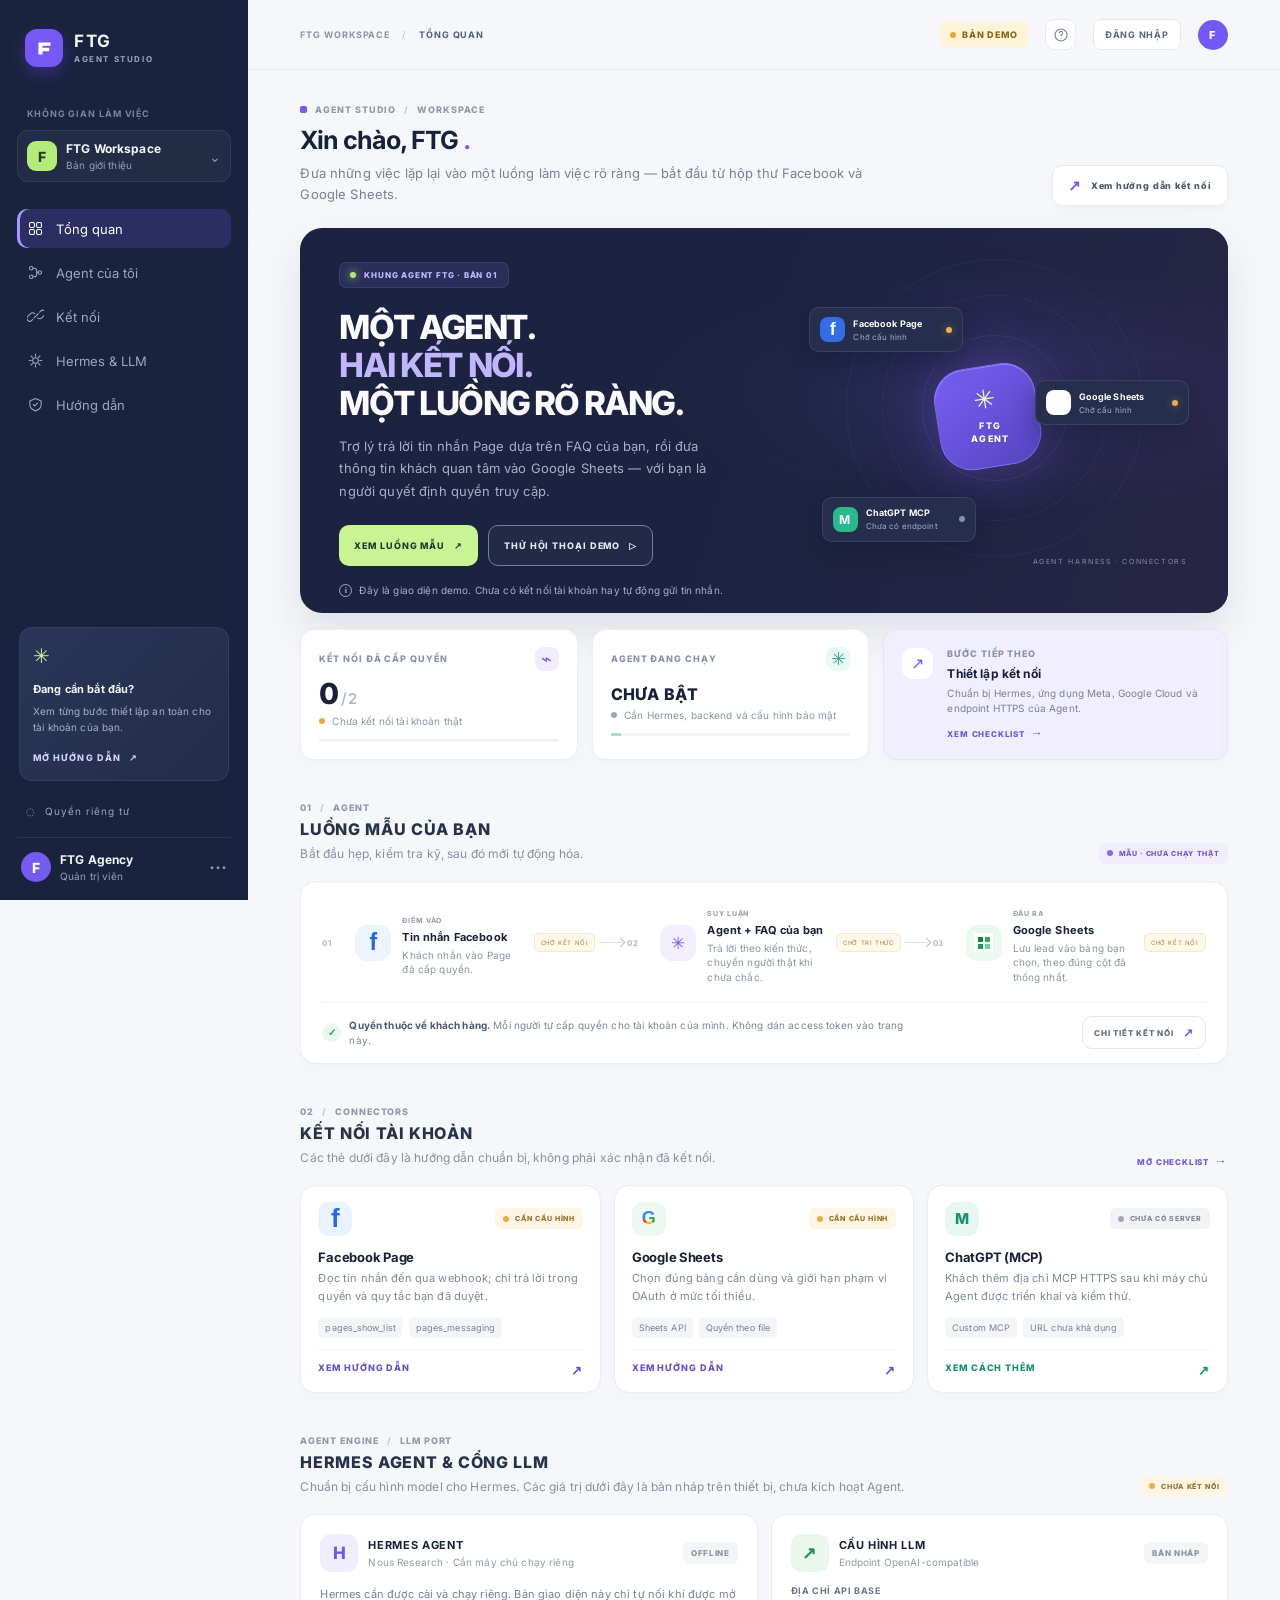
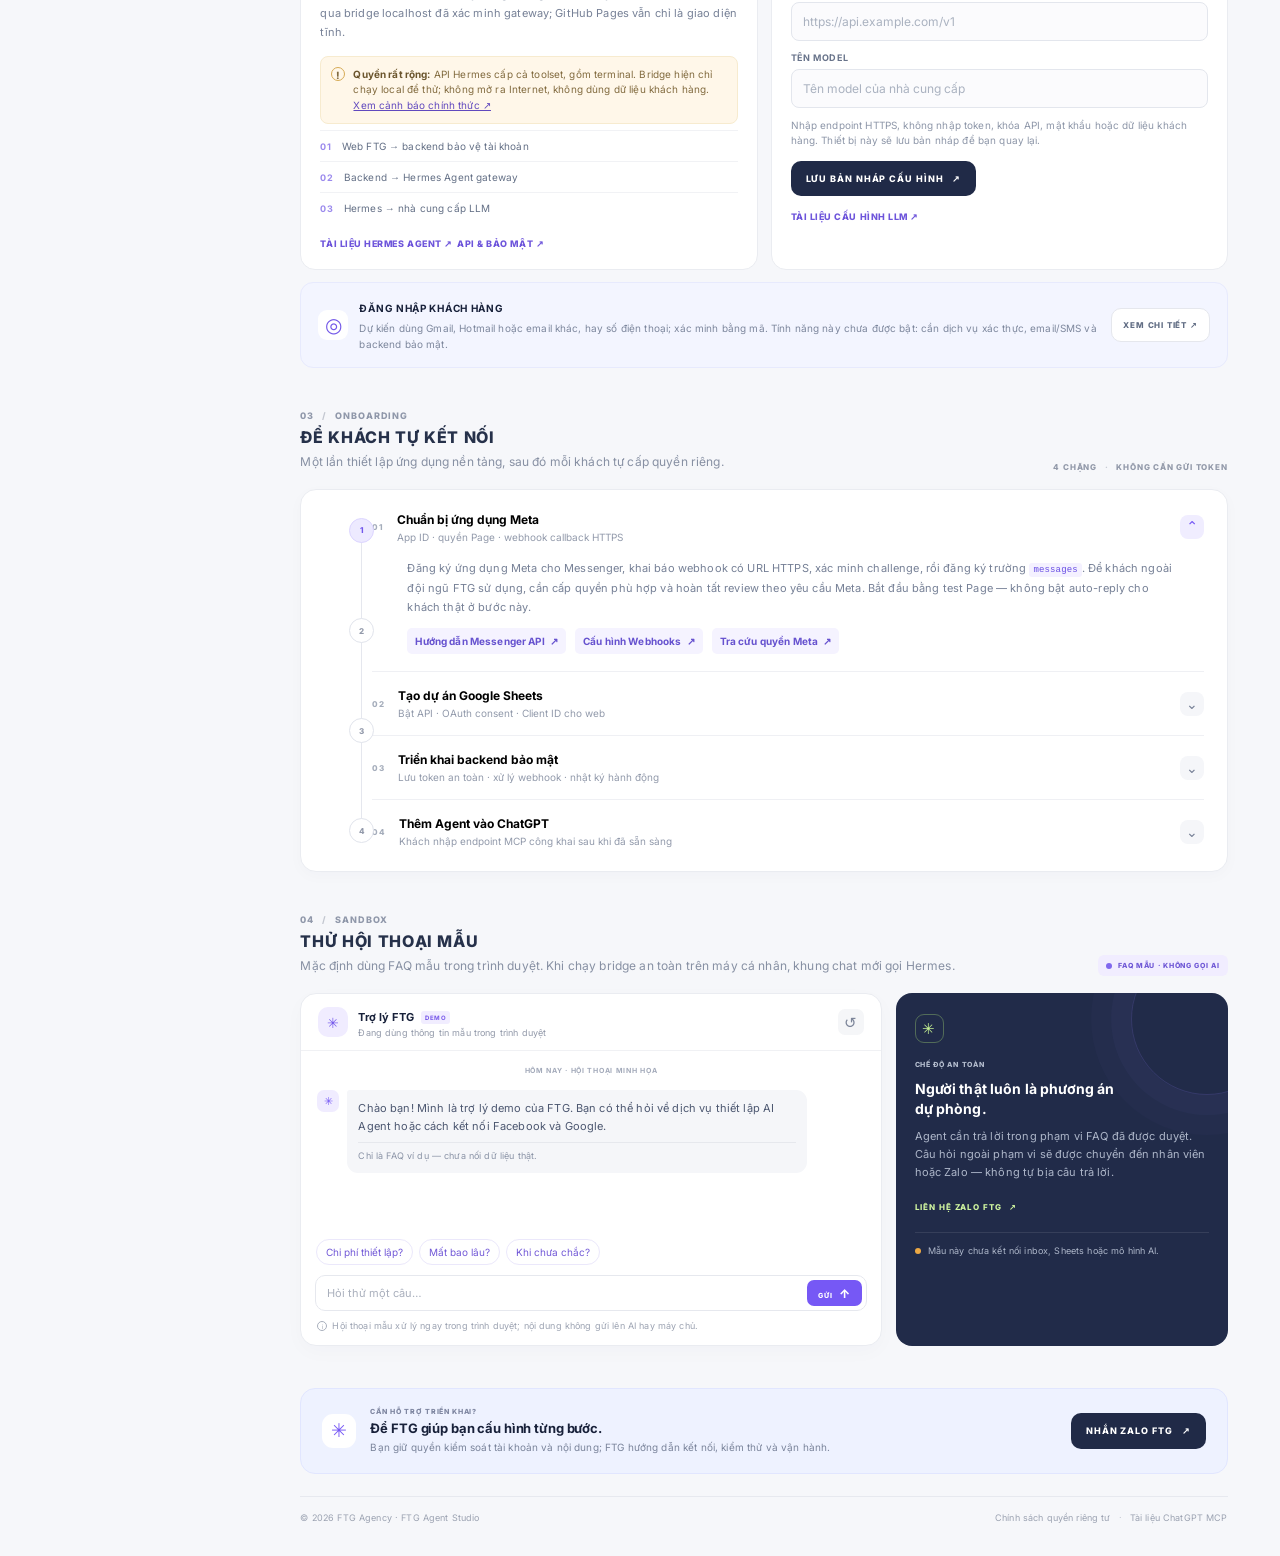
==== commit 17d34cb7: "Add localhost Hermes gateway support" ====
--- a/index.html
+++ b/index.html
@@ -23,6 +23,7 @@
         <button class="nav-link active" data-scroll="overview"><span class="nav-icon"><svg viewBox="0 0 24 24"><rect x="3.5" y="3.5" width="7" height="7" rx="2"/><rect x="13.5" y="3.5" width="7" height="7" rx="2"/><rect x="3.5" y="13.5" width="7" height="7" rx="2"/><rect x="13.5" y="13.5" width="7" height="7" rx="2"/></svg></span>Tổng quan</button>
         <button class="nav-link" data-scroll="workflow"><span class="nav-icon"><svg viewBox="0 0 24 24"><circle cx="6" cy="6" r="2.5"/><circle cx="18" cy="12" r="2.5"/><circle cx="6" cy="18" r="2.5"/><path d="M8.5 6h2a3 3 0 0 1 3 3v0a3 3 0 0 0 3 3M8.5 18h2a3 3 0 0 0 3-3v-3"/></svg></span>Agent của tôi</button>
         <button class="nav-link" data-scroll="connectors"><span class="nav-icon"><svg viewBox="0 0 24 24"><path d="M9 15 15 9M7.2 17.2l-1.4 1.4a4 4 0 0 1-5.7-5.7l4-4a4 4 0 0 1 5.7 0M16.8 6.8l1.4-1.4a4 4 0 0 1 5.7 5.7l-4 4a4 4 0 0 1-5.7 0" transform="translate(1 -1)"/></svg></span>Kết nối</button>
+        <button class="nav-link" data-scroll="hermes"><span class="nav-icon"><svg viewBox="0 0 24 24"><path d="M12 3v3m0 12v3M3 12h3m12 0h3M5.6 5.6l2.1 2.1m8.6 8.6 2.1 2.1m0-12.8-2.1 2.1M7.7 16.3l-2.1 2.1"/><circle cx="12" cy="12" r="4"/></svg></span>Hermes &amp; LLM</button>
         <button class="nav-link" data-scroll="setup"><span class="nav-icon"><svg viewBox="0 0 24 24"><path d="M12 3.5 20 7v5c0 4.4-3 7.4-8 9-5-1.6-8-4.6-8-9V7z"/><path d="m9 12 2 2 4-4"/></svg></span>Hướng dẫn</button>
       </nav>
       <div class="sidebar-bottom">
@@ -72,8 +73,8 @@
         </section>
 
         <section class="content-section engine-section" id="hermes">
-          <div class="section-heading"><div><p class="overline">AGENT ENGINE <span class="overline-sep">/</span> LLM PORT</p><h2>HERMES AGENT &amp; CỔNG LLM</h2><p class="section-sub">Chuẩn bị cấu hình model cho Hermes. Các giá trị dưới đây là bản nháp trên thiết bị, chưa kích hoạt Agent.</p></div><span class="status-tag status-tag-pending"><i></i> CHƯA KẾT NỐI</span></div>
-          <div class="engine-grid"><article class="engine-card"><div class="engine-card-heading"><span class="engine-icon">H</span><div><strong>HERMES AGENT</strong><small>Nous Research · Cần máy chủ chạy riêng</small></div><span class="engine-status">OFFLINE</span></div><p>Hermes cần được cài và chạy trên máy chủ. Web sẽ chỉ kết nối khi có gateway HTTPS, đăng nhập bảo mật và đã kiểm thử. Chưa có máy chủ hoặc phiên Hermes hoạt động trong bản này.</p><div class="engine-check"><span>01</span> Web FTG → backend bảo vệ tài khoản</div><div class="engine-check"><span>02</span> Backend → Hermes Agent gateway</div><div class="engine-check"><span>03</span> Hermes → nhà cung cấp LLM</div><a class="engine-doc" href="https://hermes-agent.nousresearch.com/docs/getting-started/quickstart" target="_blank" rel="noopener">TÀI LIỆU HERMES AGENT ↗</a></article>
+          <div class="section-heading"><div><p class="overline">AGENT ENGINE <span class="overline-sep">/</span> LLM PORT</p><h2>HERMES AGENT &amp; CỔNG LLM</h2><p class="section-sub">Chuẩn bị cấu hình model cho Hermes. Các giá trị dưới đây là bản nháp trên thiết bị, chưa kích hoạt Agent.</p></div><span id="hermesBadge" class="status-tag status-tag-pending"><i></i> CHƯA KẾT NỐI</span></div>
+          <div class="engine-grid"><article class="engine-card"><div class="engine-card-heading"><span class="engine-icon">H</span><div><strong>HERMES AGENT</strong><small>Nous Research · Cần máy chủ chạy riêng</small></div><span class="engine-status" id="hermesState">OFFLINE</span></div><p>Hermes cần được cài và chạy riêng. Bản giao diện này chỉ tự nối khi được mở qua bridge localhost đã xác minh gateway; GitHub Pages vẫn chỉ là giao diện tĩnh.</p><div class="security-note engine-warning"><span>!</span><span><strong>Quyền rất rộng:</strong> API Hermes cấp cả toolset, gồm terminal. Bridge hiện chỉ chạy local để thử; không mở ra Internet, không dùng dữ liệu khách hàng. <a href="https://hermes-agent.nousresearch.com/docs/user-guide/features/api-server" target="_blank" rel="noopener">Xem cảnh báo chính thức ↗</a></span></div><div class="engine-check"><span>01</span> Web FTG → backend bảo vệ tài khoản</div><div class="engine-check"><span>02</span> Backend → Hermes Agent gateway</div><div class="engine-check"><span>03</span> Hermes → nhà cung cấp LLM</div><a class="engine-doc" href="https://hermes-agent.nousresearch.com/docs/getting-started/quickstart" target="_blank" rel="noopener">TÀI LIỆU HERMES AGENT ↗</a> <a class="engine-doc" href="https://hermes-agent.nousresearch.com/docs/user-guide/features/api-server" target="_blank" rel="noopener">API &amp; BẢO MẬT ↗</a></article>
           <article class="engine-card"><div class="engine-card-heading"><span class="engine-icon engine-icon-green">↗</span><div><strong>CẤU HÌNH LLM</strong><small>Endpoint OpenAI-compatible</small></div><span class="engine-status">BẢN NHÁP</span></div><form id="llmForm" class="llm-form"><label for="llmBase">ĐỊA CHỈ API BASE</label><input id="llmBase" type="url" placeholder="https://api.example.com/v1" autocomplete="off" required><label for="llmModel">TÊN MODEL</label><input id="llmModel" type="text" placeholder="Tên model của nhà cung cấp" autocomplete="off" maxlength="150" required><p class="llm-hint">Nhập endpoint HTTPS, không nhập token, khóa API, mật khẩu hoặc dữ liệu khách hàng. Thiết bị này sẽ lưu bản nháp để bạn quay lại.</p><button class="button button-dark" type="submit">LƯU BẢN NHÁP CẤU HÌNH <span>↗</span></button></form><div class="config-result" id="configResult" hidden><div><strong>ĐÃ LƯU NHÁP · CHƯA KẾT NỐI</strong><button type="button" id="copyConfig">SAO CHÉP CẤU HÌNH</button></div><pre id="configOutput"></pre><p>Thiết lập <code>HERMES_LLM_API_KEY</code> trên máy chủ riêng; không đặt khóa trong web hoặc file công khai.</p></div><a class="engine-doc" href="https://hermes-agent.nousresearch.com/docs/integrations/providers" target="_blank" rel="noopener">TÀI LIỆU CẤU HÌNH LLM ↗</a></article></div>
           <div class="account-note"><span class="account-note-icon">◎</span><div><strong>ĐĂNG NHẬP KHÁCH HÀNG</strong><p>Dự kiến dùng Gmail, Hotmail hoặc email khác, hay số điện thoại; xác minh bằng mã. Tính năng này chưa được bật: cần dịch vụ xác thực, email/SMS và backend bảo mật.</p></div><button class="button button-outline" data-open-guide="account">XEM CHI TIẾT ↗</button></div>
         </section>
@@ -89,8 +90,8 @@
         </section>
 
         <section class="content-section demo-section" id="demo">
-          <div class="section-heading"><div><p class="overline">04 <span class="overline-sep">/</span> SANDBOX</p><h2>THỬ HỘI THOẠI MẪU</h2><p class="section-sub">Một minh họa nhỏ để khách hình dung cách Agent phản hồi — hoàn toàn chạy trên trang này.</p></div><span class="status-tag status-tag-demo"><i></i> FAQ MẪU · KHÔNG GỌI AI</span></div>
-          <div class="demo-chat-card"><div class="chat-window"><div class="chat-header"><div class="chat-agent-avatar">✳</div><div><strong>Trợ lý FTG <span class="chat-demo-tag">DEMO</span></strong><small>Đang dùng thông tin mẫu trong trình duyệt</small></div><button class="reset-chat" id="resetChat" title="Xóa hội thoại demo">↺</button></div><div class="chat-body" id="chatBody" aria-live="polite"><div class="chat-date">HÔM NAY · HỘI THOẠI MINH HỌA</div><div class="message-row agent-message"><span class="message-avatar">✳</span><div class="message-bubble">Chào bạn! Mình là trợ lý demo của FTG. Bạn có thể hỏi về dịch vụ thiết lập AI Agent hoặc cách kết nối Facebook và Google. <small>Chỉ là FAQ ví dụ — chưa nối dữ liệu thật.</small></div></div></div><div class="suggested-questions"><button data-question="Chi phí thiết lập AI Agent là bao nhiêu?">Chi phí thiết lập?</button><button data-question="Dịch vụ mất bao lâu và có hướng dẫn không?">Mất bao lâu?</button><button data-question="Agent không biết câu trả lời thì sao?">Khi chưa chắc?</button></div><form class="chat-form" id="chatForm"><label class="visually-hidden" for="chatInput">Nhập câu hỏi cho demo</label><input id="chatInput" type="text" placeholder="Hỏi thử một câu…" autocomplete="off"><button type="submit" aria-label="Gửi câu hỏi">GỬI <span>↑</span></button></form><div class="chat-disclaimer"><span>i</span> Hội thoại mẫu xử lý ngay trong trình duyệt; nội dung không gửi lên AI hay máy chủ.</div></div><div class="demo-aside"><div class="demo-aside-icon">✳</div><p class="overline">CHẾ ĐỘ AN TOÀN</p><h3>Người thật luôn là phương án dự phòng.</h3><p>Agent cần trả lời trong phạm vi FAQ đã được duyệt. Câu hỏi ngoài phạm vi sẽ được chuyển đến nhân viên hoặc Zalo — không tự bịa câu trả lời.</p><a href="https://zalo.me/0918212460" target="_blank" rel="noopener" class="zalo-link">LIÊN HỆ ZALO FTG <span>↗</span></a><div class="demo-aside-rule"></div><p class="micro-note"><span class="status-dot status-amber"></span> Mẫu này chưa kết nối inbox, Sheets hoặc mô hình AI.</p></div></div>
+          <div class="section-heading"><div><p class="overline">04 <span class="overline-sep">/</span> SANDBOX</p><h2>THỬ HỘI THOẠI MẪU</h2><p class="section-sub">Mặc định dùng FAQ mẫu trong trình duyệt. Khi chạy bridge an toàn trên máy cá nhân, khung chat mới gọi Hermes.</p></div><span class="status-tag status-tag-demo" id="chatModeTag"><i></i> FAQ MẪU · KHÔNG GỌI AI</span></div>
+          <div class="demo-chat-card"><div class="chat-window"><div class="chat-header"><div class="chat-agent-avatar">✳</div><div><strong>Trợ lý FTG <span class="chat-demo-tag">DEMO</span></strong><small id="chatHeaderStatus">Đang dùng thông tin mẫu trong trình duyệt</small></div><button class="reset-chat" id="resetChat" title="Xóa hội thoại demo">↺</button></div><div class="chat-body" id="chatBody" aria-live="polite"><div class="chat-date">HÔM NAY · HỘI THOẠI MINH HỌA</div><div class="message-row agent-message"><span class="message-avatar">✳</span><div class="message-bubble">Chào bạn! Mình là trợ lý demo của FTG. Bạn có thể hỏi về dịch vụ thiết lập AI Agent hoặc cách kết nối Facebook và Google. <small>Chỉ là FAQ ví dụ — chưa nối dữ liệu thật.</small></div></div></div><div class="suggested-questions"><button data-question="Chi phí thiết lập AI Agent là bao nhiêu?">Chi phí thiết lập?</button><button data-question="Dịch vụ mất bao lâu và có hướng dẫn không?">Mất bao lâu?</button><button data-question="Agent không biết câu trả lời thì sao?">Khi chưa chắc?</button></div><form class="chat-form" id="chatForm"><label class="visually-hidden" for="chatInput">Nhập câu hỏi cho demo</label><input id="chatInput" type="text" placeholder="Hỏi thử một câu…" autocomplete="off"><button type="submit" aria-label="Gửi câu hỏi">GỬI <span>↑</span></button></form><div class="chat-disclaimer" id="chatDisclaimer"><span>i</span> Hội thoại mẫu xử lý ngay trong trình duyệt; nội dung không gửi lên AI hay máy chủ.</div></div><div class="demo-aside"><div class="demo-aside-icon">✳</div><p class="overline">CHẾ ĐỘ AN TOÀN</p><h3>Người thật luôn là phương án dự phòng.</h3><p>Agent cần trả lời trong phạm vi FAQ đã được duyệt. Câu hỏi ngoài phạm vi sẽ được chuyển đến nhân viên hoặc Zalo — không tự bịa câu trả lời.</p><a href="https://zalo.me/0918212460" target="_blank" rel="noopener" class="zalo-link">LIÊN HỆ ZALO FTG <span>↗</span></a><div class="demo-aside-rule"></div><p class="micro-note"><span class="status-dot status-amber"></span> Mẫu này chưa kết nối inbox, Sheets hoặc mô hình AI.</p></div></div>
         </section>
 
         <section class="bottom-cta"><div class="bottom-star">✳</div><div><p class="overline">CẦN HỖ TRỢ TRIỂN KHAI?</p><h2>Để FTG giúp bạn cấu hình từng bước.</h2><p>Bạn giữ quyền kiểm soát tài khoản và nội dung; FTG hướng dẫn kết nối, kiểm thử và vận hành.</p></div><a class="button button-dark" href="https://zalo.me/0918212460" target="_blank" rel="noopener">NHẮN ZALO FTG <span>↗</span></a></section>
--- a/styles.css
+++ b/styles.css
@@ -16,3 +16,6 @@
 .account-trigger{border:1px solid #e6e8ef;background:#fff;color:#59657b;border-radius:8px;padding:9px 11px;font-size:9px;font-weight:700;letter-spacing:.08em}.account-trigger:hover{border-color:#c7bcff;color:#684fe2}.engine-grid{display:grid;grid-template-columns:1fr 1fr;gap:13px}.engine-card{background:#fff;border:1px solid #eaecf1;border-radius:15px;padding:19px;min-width:0}.engine-card-heading{display:flex;align-items:center;gap:10px;margin-bottom:13px}.engine-icon{width:38px;height:38px;border-radius:11px;display:grid;place-items:center;background:#f0edff;color:#7357e8;font-size:17px;font-weight:800;flex:none}.engine-icon-green{background:#e9f7ed;color:#238b60}.engine-card-heading strong,.engine-card-heading small{display:block}.engine-card-heading strong{font-size:11px;letter-spacing:.06em}.engine-card-heading small{font-size:10px;color:#9099a9;margin-top:4px}.engine-status{margin-left:auto;background:#f4f5f7;color:#8992a0;border-radius:6px;padding:6px 8px;font-size:8px;font-weight:800;letter-spacing:.08em;white-space:nowrap}.engine-card>p{font-size:11px;line-height:1.75;color:#768096;margin:0 0 12px}.engine-check{font-size:10px;color:#647086;padding:9px 0;border-top:1px solid #f1f2f5}.engine-check span{font-weight:700;font-size:9px;color:#9b8aed;margin-right:8px}.engine-doc{display:inline-block;font-size:9px;color:#6e55db;font-weight:800;letter-spacing:.06em;margin-top:15px}.llm-form label{display:block;font-weight:700;font-size:9px;color:#68738a;letter-spacing:.07em;margin:11px 0 6px}.llm-form input{width:100%;height:39px;border:1px solid #e3e6ed;background:#fbfbfd;border-radius:8px;padding:0 11px;font-size:12px;color:#24314a;outline:none}.llm-form input:focus{border-color:#9b8bed;box-shadow:0 0 0 3px #7658f512}.llm-form input::placeholder{color:#aab2c0}.llm-hint{font-size:10px;line-height:1.55;color:#8d96a8;margin:10px 0 12px}.llm-form .button{min-height:35px}.config-result{background:#f6f5fc;border:1px solid #ebe8fc;border-radius:9px;margin-top:13px;padding:11px}.config-result[hidden]{display:none}.config-result>div{display:flex;justify-content:space-between;align-items:center;gap:8px}.config-result strong{font-size:8px;color:#6956c4;letter-spacing:.06em}.config-result button{border:0;background:#fff;padding:6px;border-radius:5px;color:#6753cb;font-size:8px;font-weight:800}.config-result pre{white-space:pre-wrap;overflow-wrap:anywhere;font-size:10px;color:#566178;line-height:1.5}.config-result p{font-size:9px;color:#7c8495;line-height:1.5;margin-bottom:0}.account-note{margin-top:12px;background:#f3f5ff;border:1px solid #e7eafd;border-radius:13px;padding:15px 17px;display:flex;align-items:center;gap:11px}.account-note-icon{width:30px;height:30px;background:white;color:#7358e8;display:grid;place-items:center;border-radius:9px;font-size:20px;flex:none}.account-note>div{flex:1}.account-note strong{font-size:10px;letter-spacing:.07em}.account-note p{font-size:10px;line-height:1.6;color:#7d879d;margin:5px 0 0}.account-note .button{min-height:34px}.login-demo{border:1px solid #e7e9ef;border-radius:8px;background:#fafbfc;padding:11px 12px;margin:12px 0;font-size:11px;color:#9098a8}.login-demo small{display:block;color:#a1a9b8;margin-top:5px;font-size:9px}
 @media(max-width:820px){.topbar-actions{gap:7px}.account-trigger{font-size:8px;padding:7px}.engine-grid{grid-template-columns:1fr 1fr}}
 @media(max-width:580px){.engine-grid{grid-template-columns:1fr;gap:9px}.engine-card{padding:15px}.engine-card>p{font-size:11px}.account-note{align-items:flex-start;flex-wrap:wrap}.account-note>div{min-width:calc(100% - 42px)}.account-note .button{margin-left:41px}.account-trigger{font-size:7px;padding:7px}.top-avatar{display:none}.breadcrumb{letter-spacing:.04em}.engine-section .section-heading>.status-tag{margin-top:9px}}
+@media(max-width:580px){.main-nav .nav-link{min-width:0;flex:1;padding-left:3px;padding-right:3px;white-space:nowrap;font-size:8px}}
+
+.status-tag-live{background:#e5f6ed;color:#178553}.status-tag-live i{background:#28a76d}.engine-status-live{background:#e5f6ed;color:#178553}.engine-warning{margin:13px 0 6px!important;padding:10px!important;font-size:10px!important;line-height:1.55!important}.engine-warning a{display:inline;color:#6149be;text-decoration:underline}.chat-disclaimer{line-height:1.55}
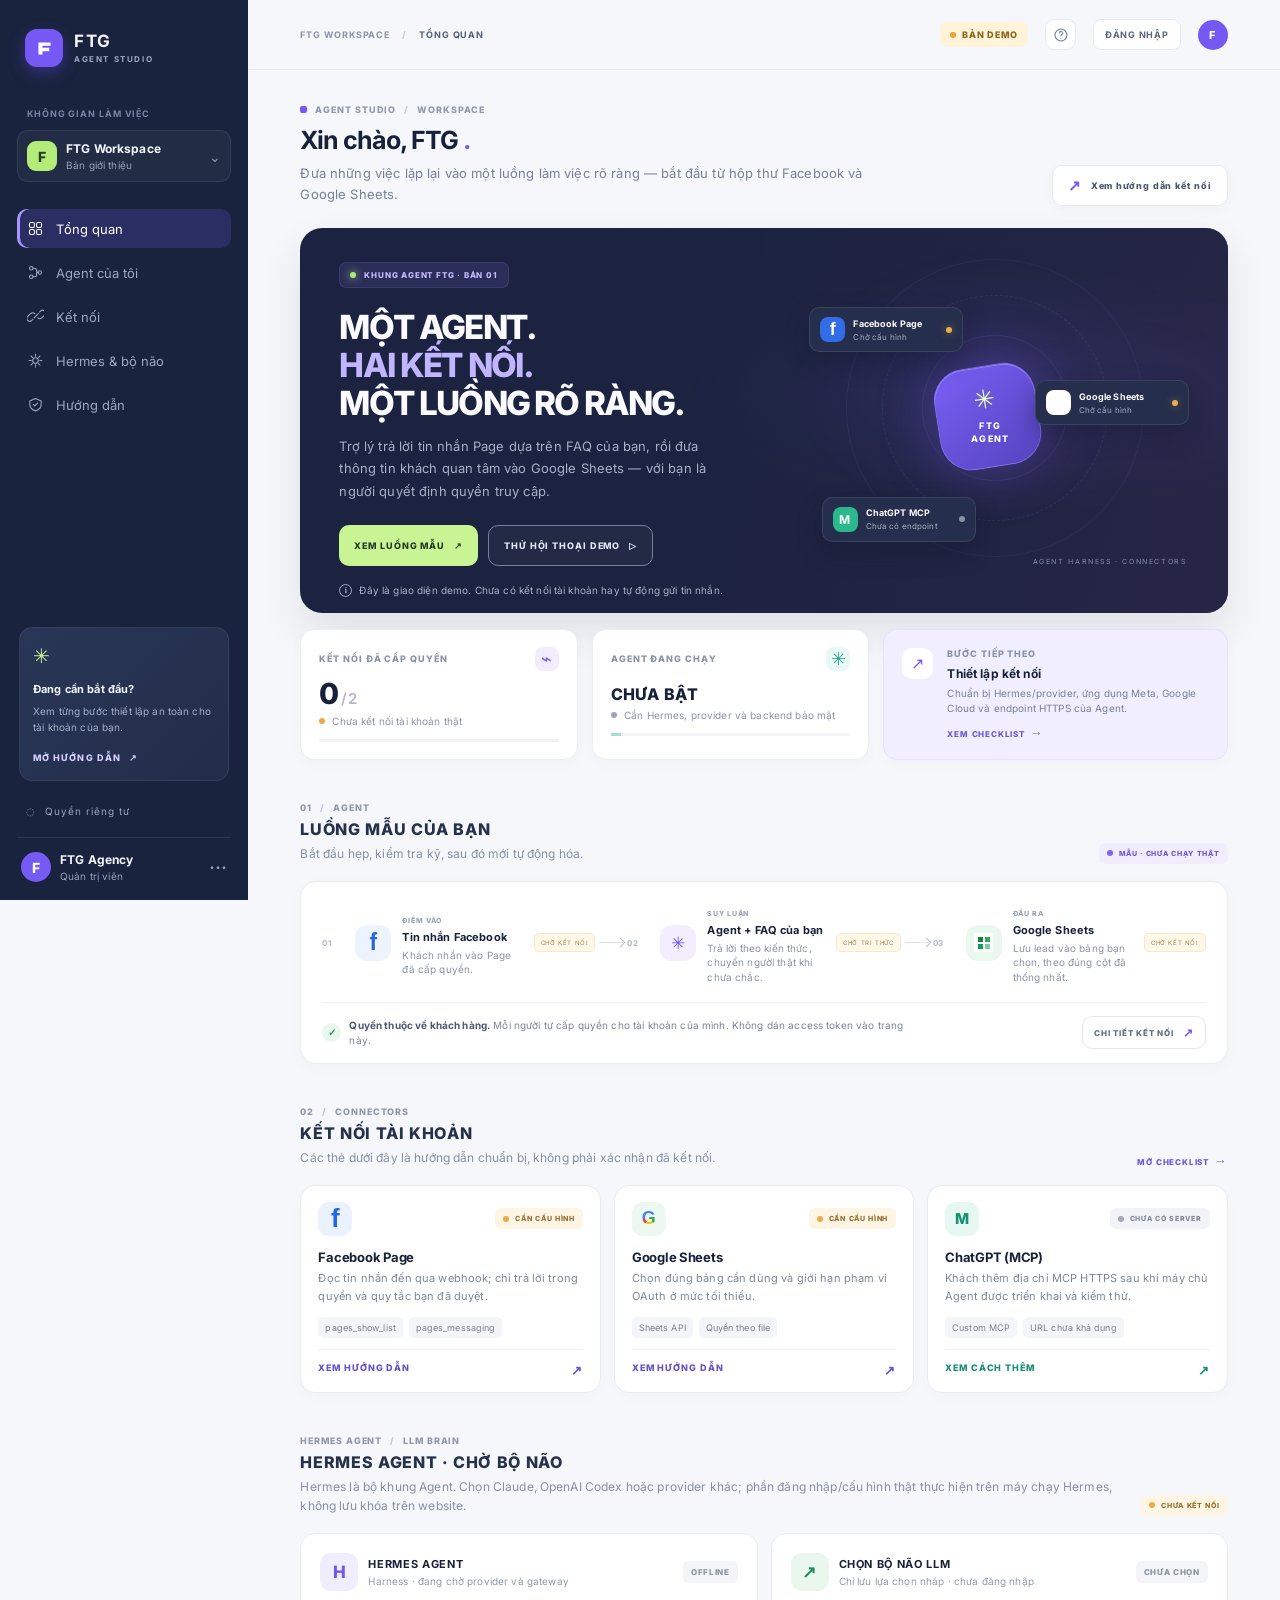
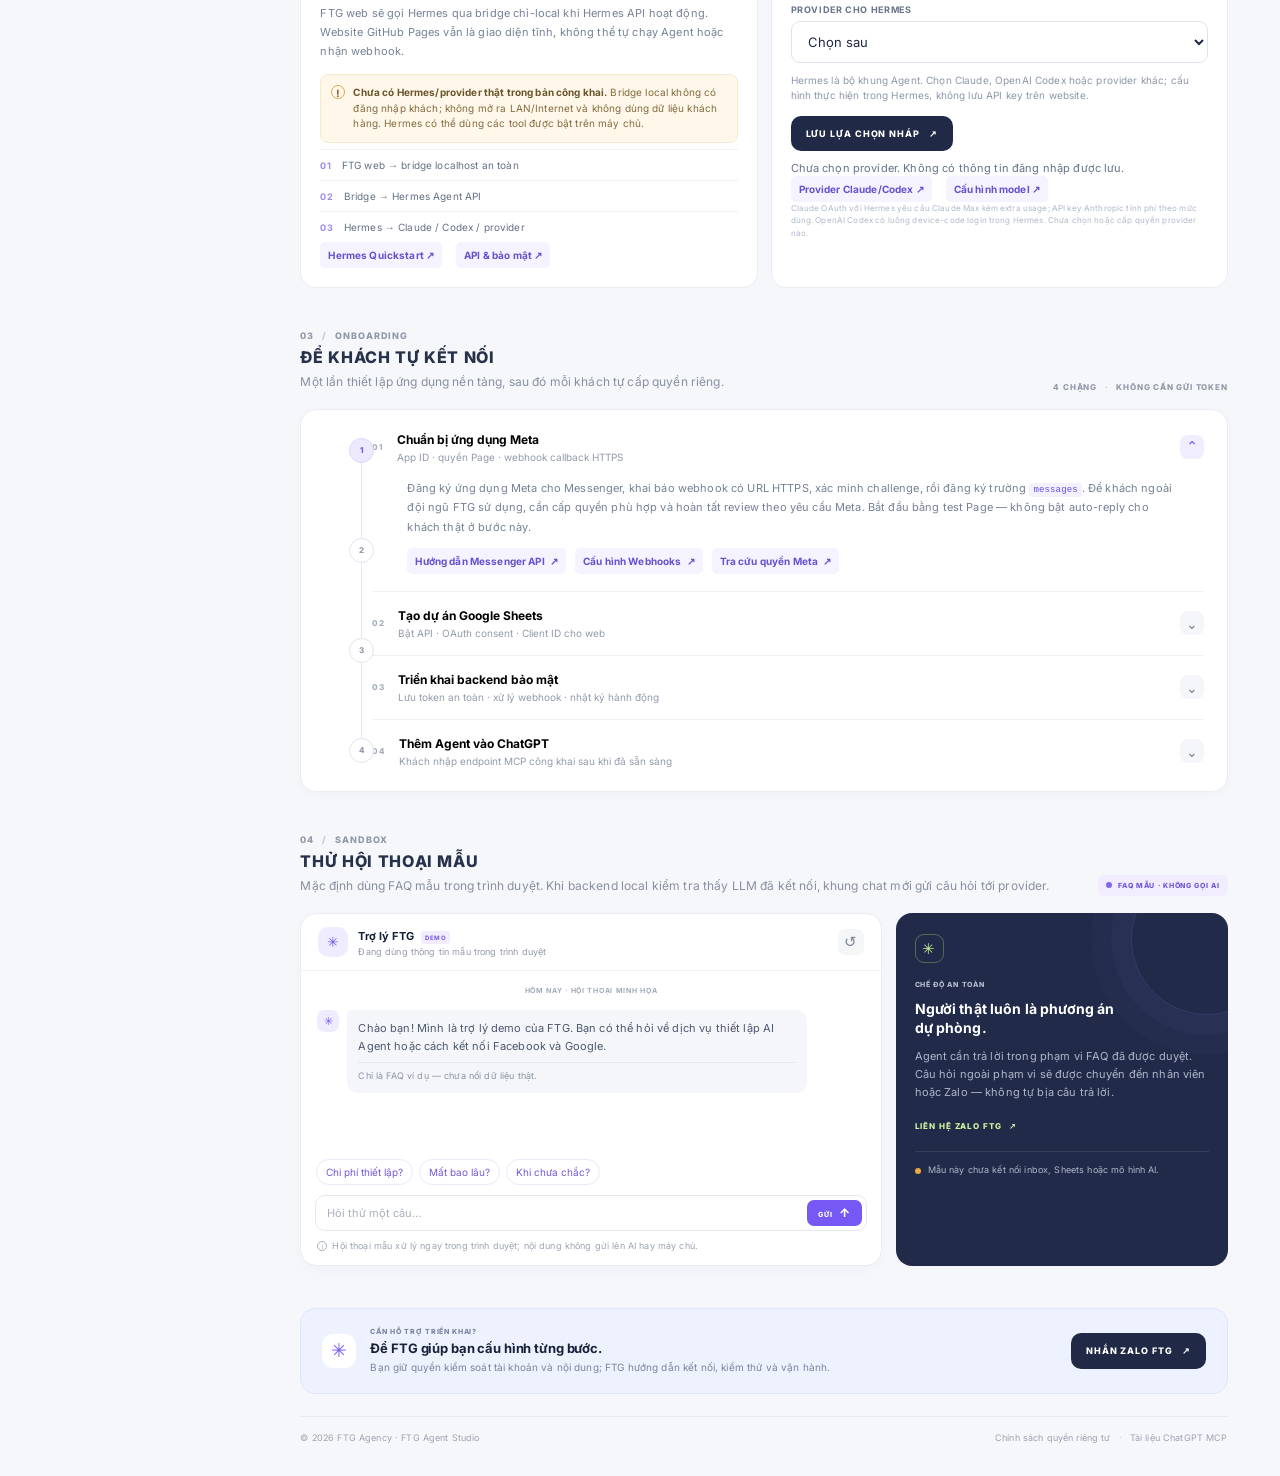
==== commit 56a5df99: "Use Hermes runtime with selectable LLM providers" ====
--- a/index.html
+++ b/index.html
@@ -23,7 +23,7 @@
         <button class="nav-link active" data-scroll="overview"><span class="nav-icon"><svg viewBox="0 0 24 24"><rect x="3.5" y="3.5" width="7" height="7" rx="2"/><rect x="13.5" y="3.5" width="7" height="7" rx="2"/><rect x="3.5" y="13.5" width="7" height="7" rx="2"/><rect x="13.5" y="13.5" width="7" height="7" rx="2"/></svg></span>Tổng quan</button>
         <button class="nav-link" data-scroll="workflow"><span class="nav-icon"><svg viewBox="0 0 24 24"><circle cx="6" cy="6" r="2.5"/><circle cx="18" cy="12" r="2.5"/><circle cx="6" cy="18" r="2.5"/><path d="M8.5 6h2a3 3 0 0 1 3 3v0a3 3 0 0 0 3 3M8.5 18h2a3 3 0 0 0 3-3v-3"/></svg></span>Agent của tôi</button>
         <button class="nav-link" data-scroll="connectors"><span class="nav-icon"><svg viewBox="0 0 24 24"><path d="M9 15 15 9M7.2 17.2l-1.4 1.4a4 4 0 0 1-5.7-5.7l4-4a4 4 0 0 1 5.7 0M16.8 6.8l1.4-1.4a4 4 0 0 1 5.7 5.7l-4 4a4 4 0 0 1-5.7 0" transform="translate(1 -1)"/></svg></span>Kết nối</button>
-        <button class="nav-link" data-scroll="hermes"><span class="nav-icon"><svg viewBox="0 0 24 24"><path d="M12 3v3m0 12v3M3 12h3m12 0h3M5.6 5.6l2.1 2.1m8.6 8.6 2.1 2.1m0-12.8-2.1 2.1M7.7 16.3l-2.1 2.1"/><circle cx="12" cy="12" r="4"/></svg></span>Hermes &amp; LLM</button>
+        <button class="nav-link" data-scroll="hermes"><span class="nav-icon"><svg viewBox="0 0 24 24"><path d="M12 3v3m0 12v3M3 12h3m12 0h3M5.6 5.6l2.1 2.1m8.6 8.6 2.1 2.1m0-12.8-2.1 2.1M7.7 16.3l-2.1 2.1"/><circle cx="12" cy="12" r="4"/></svg></span>Hermes &amp; bộ não</button>
         <button class="nav-link" data-scroll="setup"><span class="nav-icon"><svg viewBox="0 0 24 24"><path d="M12 3.5 20 7v5c0 4.4-3 7.4-8 9-5-1.6-8-4.6-8-9V7z"/><path d="m9 12 2 2 4-4"/></svg></span>Hướng dẫn</button>
       </nav>
       <div class="sidebar-bottom">
@@ -54,8 +54,8 @@
 
         <section class="metrics-grid" aria-label="Tình trạng hệ thống">
           <article class="metric-card"><div class="metric-top"><span class="metric-label">KẾT NỐI ĐÃ CẤP QUYỀN</span><span class="metric-icon metric-icon-purple">⌁</span></div><div class="metric-value">0<span class="metric-denom"> / 2</span></div><div class="metric-note"><span class="status-dot status-amber"></span> Chưa kết nối tài khoản thật</div><div class="mini-progress"><span style="width:0%"></span></div></article>
-          <article class="metric-card"><div class="metric-top"><span class="metric-label">AGENT ĐANG CHẠY</span><span class="metric-icon metric-icon-teal">✳</span></div><div class="metric-value metric-value-text">CHƯA BẬT</div><div class="metric-note"><span class="status-dot status-muted"></span> Cần Hermes, backend và cấu hình bảo mật</div><div class="metric-hairline"><span></span></div></article>
-          <article class="metric-card metric-card-tip"><div class="tip-orb">↗</div><div><div class="metric-label">BƯỚC TIẾP THEO</div><strong>Thiết lập kết nối</strong><p>Chuẩn bị Hermes, ứng dụng Meta, Google Cloud và endpoint HTTPS của Agent.</p><button class="text-link" data-scroll="setup">XEM CHECKLIST <span>→</span></button></div></article>
+          <article class="metric-card"><div class="metric-top"><span class="metric-label">AGENT ĐANG CHẠY</span><span class="metric-icon metric-icon-teal">✳</span></div><div class="metric-value metric-value-text">CHƯA BẬT</div><div class="metric-note"><span class="status-dot status-muted"></span> Cần Hermes, provider và backend bảo mật</div><div class="metric-hairline"><span></span></div></article>
+          <article class="metric-card metric-card-tip"><div class="tip-orb">↗</div><div><div class="metric-label">BƯỚC TIẾP THEO</div><strong>Thiết lập kết nối</strong><p>Chuẩn bị Hermes/provider, ứng dụng Meta, Google Cloud và endpoint HTTPS của Agent.</p><button class="text-link" data-scroll="setup">XEM CHECKLIST <span>→</span></button></div></article>
         </section>
 
         <section class="content-section workflow-section" id="workflow">
@@ -73,10 +73,11 @@
         </section>
 
         <section class="content-section engine-section" id="hermes">
-          <div class="section-heading"><div><p class="overline">AGENT ENGINE <span class="overline-sep">/</span> LLM PORT</p><h2>HERMES AGENT &amp; CỔNG LLM</h2><p class="section-sub">Chuẩn bị cấu hình model cho Hermes. Các giá trị dưới đây là bản nháp trên thiết bị, chưa kích hoạt Agent.</p></div><span id="hermesBadge" class="status-tag status-tag-pending"><i></i> CHƯA KẾT NỐI</span></div>
-          <div class="engine-grid"><article class="engine-card"><div class="engine-card-heading"><span class="engine-icon">H</span><div><strong>HERMES AGENT</strong><small>Nous Research · Cần máy chủ chạy riêng</small></div><span class="engine-status" id="hermesState">OFFLINE</span></div><p>Hermes cần được cài và chạy riêng. Bản giao diện này chỉ tự nối khi được mở qua bridge localhost đã xác minh gateway; GitHub Pages vẫn chỉ là giao diện tĩnh.</p><div class="security-note engine-warning"><span>!</span><span><strong>Quyền rất rộng:</strong> API Hermes cấp cả toolset, gồm terminal. Bridge hiện chỉ chạy local để thử; không mở ra Internet, không dùng dữ liệu khách hàng. <a href="https://hermes-agent.nousresearch.com/docs/user-guide/features/api-server" target="_blank" rel="noopener">Xem cảnh báo chính thức ↗</a></span></div><div class="engine-check"><span>01</span> Web FTG → backend bảo vệ tài khoản</div><div class="engine-check"><span>02</span> Backend → Hermes Agent gateway</div><div class="engine-check"><span>03</span> Hermes → nhà cung cấp LLM</div><a class="engine-doc" href="https://hermes-agent.nousresearch.com/docs/getting-started/quickstart" target="_blank" rel="noopener">TÀI LIỆU HERMES AGENT ↗</a> <a class="engine-doc" href="https://hermes-agent.nousresearch.com/docs/user-guide/features/api-server" target="_blank" rel="noopener">API &amp; BẢO MẬT ↗</a></article>
-          <article class="engine-card"><div class="engine-card-heading"><span class="engine-icon engine-icon-green">↗</span><div><strong>CẤU HÌNH LLM</strong><small>Endpoint OpenAI-compatible</small></div><span class="engine-status">BẢN NHÁP</span></div><form id="llmForm" class="llm-form"><label for="llmBase">ĐỊA CHỈ API BASE</label><input id="llmBase" type="url" placeholder="https://api.example.com/v1" autocomplete="off" required><label for="llmModel">TÊN MODEL</label><input id="llmModel" type="text" placeholder="Tên model của nhà cung cấp" autocomplete="off" maxlength="150" required><p class="llm-hint">Nhập endpoint HTTPS, không nhập token, khóa API, mật khẩu hoặc dữ liệu khách hàng. Thiết bị này sẽ lưu bản nháp để bạn quay lại.</p><button class="button button-dark" type="submit">LƯU BẢN NHÁP CẤU HÌNH <span>↗</span></button></form><div class="config-result" id="configResult" hidden><div><strong>ĐÃ LƯU NHÁP · CHƯA KẾT NỐI</strong><button type="button" id="copyConfig">SAO CHÉP CẤU HÌNH</button></div><pre id="configOutput"></pre><p>Thiết lập <code>HERMES_LLM_API_KEY</code> trên máy chủ riêng; không đặt khóa trong web hoặc file công khai.</p></div><a class="engine-doc" href="https://hermes-agent.nousresearch.com/docs/integrations/providers" target="_blank" rel="noopener">TÀI LIỆU CẤU HÌNH LLM ↗</a></article></div>
-          <div class="account-note"><span class="account-note-icon">◎</span><div><strong>ĐĂNG NHẬP KHÁCH HÀNG</strong><p>Dự kiến dùng Gmail, Hotmail hoặc email khác, hay số điện thoại; xác minh bằng mã. Tính năng này chưa được bật: cần dịch vụ xác thực, email/SMS và backend bảo mật.</p></div><button class="button button-outline" data-open-guide="account">XEM CHI TIẾT ↗</button></div>
+          <div class="section-heading"><div><p class="overline">HERMES AGENT <span class="overline-sep">/</span> LLM BRAIN</p><h2>HERMES AGENT · CHỜ BỘ NÃO</h2><p class="section-sub">Hermes là bộ khung Agent. Chọn Claude, OpenAI Codex hoặc provider khác; phần đăng nhập/cấu hình thật thực hiện trên máy chạy Hermes, không lưu khóa trên website.</p></div><span id="hermesBadge" class="status-tag status-tag-pending"><i></i> CHƯA KẾT NỐI</span></div>
+          <div class="engine-grid">
+            <article class="engine-card"><div class="engine-card-heading"><span class="engine-icon">H</span><div><strong>HERMES AGENT</strong><small>Harness · đang chờ provider và gateway</small></div><span class="engine-status" id="hermesState">OFFLINE</span></div><p>FTG web sẽ gọi Hermes qua bridge chỉ-local khi Hermes API hoạt động. Website GitHub Pages vẫn là giao diện tĩnh, không thể tự chạy Agent hoặc nhận webhook.</p><div class="security-note engine-warning"><span>!</span><span><strong>Chưa có Hermes/provider thật trong bản công khai.</strong> Bridge local không có đăng nhập khách; không mở ra LAN/Internet và không dùng dữ liệu khách hàng. Hermes có thể dùng các tool được bật trên máy chủ.</span></div><div class="engine-check"><span>01</span> FTG web → bridge localhost an toàn</div><div class="engine-check"><span>02</span> Bridge → Hermes Agent API</div><div class="engine-check"><span>03</span> Hermes → Claude / Codex / provider</div><div class="setup-links"><a href="https://hermes-agent.nousresearch.com/docs/getting-started/quickstart" target="_blank" rel="noopener">Hermes Quickstart ↗</a><a href="https://hermes-agent.nousresearch.com/docs/user-guide/features/api-server" target="_blank" rel="noopener">API &amp; bảo mật ↗</a></div></article>
+            <article class="engine-card"><div class="engine-card-heading"><span class="engine-icon engine-icon-green">↗</span><div><strong>CHỌN BỘ NÃO LLM</strong><small>Chỉ lưu lựa chọn nháp · chưa đăng nhập</small></div><span class="engine-status">CHƯA CHỌN</span></div><div class="llm-form"><label for="providerChoice">PROVIDER CHO HERMES</label><select id="providerChoice"><option value="">Chọn sau</option><option value="openai-codex">OpenAI Codex · ChatGPT/Codex subscription</option><option value="anthropic">Claude · Anthropic</option><option value="custom">Provider khác / custom endpoint</option></select><p class="llm-hint" id="providerHelp">Chọn provider để xem yêu cầu. Lựa chọn chỉ lưu trên thiết bị này; đăng nhập và API key sẽ cấu hình trong Hermes, không nhập vào web.</p><button class="button button-dark" type="button" id="saveProviderDraft">LƯU LỰA CHỌN NHÁP <span>↗</span></button><p class="provider-draft-status" id="providerDraftStatus">Chưa lưu lựa chọn provider.</p></div><div class="setup-links"><a href="https://hermes-agent.nousresearch.com/docs/integrations/providers" target="_blank" rel="noopener">Provider Claude/Codex ↗</a><a href="https://hermes-agent.nousresearch.com/docs/user-guide/configuring-models" target="_blank" rel="noopener">Cấu hình model ↗</a></div><p class="micro-note">Claude OAuth với Hermes yêu cầu Claude Max kèm extra usage; API key Anthropic tính phí theo mức dùng. OpenAI Codex có luồng device-code login trong Hermes. Chưa chọn hoặc cấp quyền provider nào.</p></article>
+          </div>
         </section>
 
         <section class="content-section setup-section" id="setup">
@@ -84,13 +85,13 @@
           <div class="setup-card"><div class="setup-timeline" aria-hidden="true"><span class="timeline-line"></span><span class="timeline-dot timeline-dot-done">1</span><span class="timeline-dot">2</span><span class="timeline-dot">3</span><span class="timeline-dot">4</span></div><div class="setup-list">
             <article class="setup-item open"><button class="setup-toggle" aria-expanded="true"><span class="setup-count">01</span><span class="setup-title-wrap"><strong>Chuẩn bị ứng dụng Meta</strong><small>App ID · quyền Page · webhook callback HTTPS</small></span><span class="setup-chevron">⌄</span></button><div class="setup-detail"><p>Đăng ký ứng dụng Meta cho Messenger, khai báo webhook có URL HTTPS, xác minh challenge, rồi đăng ký trường <code>messages</code>. Để khách ngoài đội ngũ FTG sử dụng, cần cấp quyền phù hợp và hoàn tất review theo yêu cầu Meta. Bắt đầu bằng test Page — không bật auto-reply cho khách thật ở bước này.</p><div class="setup-links"><a href="https://developers.facebook.com/documentation/business-messaging/messenger-platform/get-started" target="_blank" rel="noopener">Hướng dẫn Messenger API <span>↗</span></a><a href="https://developers.facebook.com/documentation/business-messaging/messenger-platform/webhooks" target="_blank" rel="noopener">Cấu hình Webhooks <span>↗</span></a><a href="https://developers.facebook.com/documentation/development/permissions" target="_blank" rel="noopener">Tra cứu quyền Meta <span>↗</span></a></div></div></article>
             <article class="setup-item"><button class="setup-toggle" aria-expanded="false"><span class="setup-count">02</span><span class="setup-title-wrap"><strong>Tạo dự án Google Sheets</strong><small>Bật API · OAuth consent · Client ID cho web</small></span><span class="setup-chevron">⌄</span></button><div class="setup-detail"><p>Bật Google Sheets API trong Google Cloud, cấu hình màn hình đồng ý OAuth và tạo OAuth Client dạng Web. Với luồng ghi lead vào một file đã chọn, ưu tiên quyền hạn theo từng file như <code>drive.file</code>; vẫn cần rà soát xác minh OAuth phù hợp trước khi mở rộng cho khách bên ngoài. Không đặt client secret trong JavaScript của website.</p><div class="setup-links"><a href="https://developers.google.com/sheets/api/quickstart/js" target="_blank" rel="noopener">Sheets API Quickstart <span>↗</span></a><a href="https://developers.google.com/workspace/sheets/api/scopes" target="_blank" rel="noopener">Chọn OAuth scope <span>↗</span></a><a href="https://developers.google.com/identity/protocols/oauth2/production-readiness/sensitive-scope-verification" target="_blank" rel="noopener">Yêu cầu xác minh OAuth <span>↗</span></a></div></div></article>
-            <article class="setup-item"><button class="setup-toggle" aria-expanded="false"><span class="setup-count">03</span><span class="setup-title-wrap"><strong>Triển khai backend bảo mật</strong><small>Lưu token an toàn · xử lý webhook · nhật ký hành động</small></span><span class="setup-chevron">⌄</span></button><div class="setup-detail"><p>GitHub Pages chỉ phục vụ giao diện tĩnh: không chạy Hermes, không có xác thực đăng nhập, callback OAuth, webhook nhận tin nhắn hay kho lưu token bí mật. Trước khi kết nối thật, cần máy chủ HTTPS, xác minh chữ ký webhook, mã hóa thông tin xác thực theo từng khách, quyền tối thiểu, nút thu hồi quyền và nhật ký kiểm toán. Đây là phần đang thiếu của bản demo.</p><div class="security-note"><span>!</span><span><strong>Không dùng GitHub Pages để lưu access token.</strong> Không yêu cầu khách gửi mật khẩu, App Secret, Client Secret hay token qua form/chat.</span></div></div></article>
+            <article class="setup-item"><button class="setup-toggle" aria-expanded="false"><span class="setup-count">03</span><span class="setup-title-wrap"><strong>Triển khai backend bảo mật</strong><small>Lưu token an toàn · xử lý webhook · nhật ký hành động</small></span><span class="setup-chevron">⌄</span></button><div class="setup-detail"><p>GitHub Pages chỉ phục vụ giao diện tĩnh: không chạy Hermes hay backend, không có xác thực đăng nhập, callback OAuth, webhook nhận tin nhắn hay kho lưu token bí mật. Trước khi kết nối thật, cần máy chủ HTTPS, xác minh chữ ký webhook, mã hóa thông tin xác thực theo từng khách, quyền tối thiểu, nút thu hồi quyền và nhật ký kiểm toán. Đây là phần đang thiếu của bản demo.</p><div class="security-note"><span>!</span><span><strong>Không dùng GitHub Pages để lưu access token.</strong> Không yêu cầu khách gửi mật khẩu, App Secret, Client Secret hay token qua form/chat.</span></div></div></article>
             <article class="setup-item"><button class="setup-toggle" aria-expanded="false"><span class="setup-count">04</span><span class="setup-title-wrap"><strong>Thêm Agent vào ChatGPT</strong><small>Khách nhập endpoint MCP công khai sau khi đã sẵn sàng</small></span><span class="setup-chevron">⌄</span></button><div class="setup-detail"><p>Sau khi endpoint MCP hoạt động, khách mở mục Plugins/Apps trong ChatGPT, chọn thêm custom MCP server, điền tên và URL HTTPS, chọn phương thức xác thực, rồi kiểm tra các công cụ được phát hiện. Bản này chưa có endpoint để nhập. Khả năng thao tác MCP đầy đủ phụ thuộc gói và chính sách workspace ChatGPT; hãy kiểm tra hướng dẫn hiện hành trước khi onboarding.</p><div class="setup-links"><a href="https://help.openai.com/en/articles/12584461-connecting-custom-mcp-servers-in-chatgpt" target="_blank" rel="noopener">Hướng dẫn kết nối MCP trong ChatGPT <span>↗</span></a><span class="endpoint-placeholder">ENDPOINT: CHƯA TRIỂN KHAI</span></div></div></article>
           </div></div>
         </section>
 
         <section class="content-section demo-section" id="demo">
-          <div class="section-heading"><div><p class="overline">04 <span class="overline-sep">/</span> SANDBOX</p><h2>THỬ HỘI THOẠI MẪU</h2><p class="section-sub">Mặc định dùng FAQ mẫu trong trình duyệt. Khi chạy bridge an toàn trên máy cá nhân, khung chat mới gọi Hermes.</p></div><span class="status-tag status-tag-demo" id="chatModeTag"><i></i> FAQ MẪU · KHÔNG GỌI AI</span></div>
+          <div class="section-heading"><div><p class="overline">04 <span class="overline-sep">/</span> SANDBOX</p><h2>THỬ HỘI THOẠI MẪU</h2><p class="section-sub">Mặc định dùng FAQ mẫu trong trình duyệt. Khi backend local kiểm tra thấy LLM đã kết nối, khung chat mới gửi câu hỏi tới provider.</p></div><span class="status-tag status-tag-demo" id="chatModeTag"><i></i> FAQ MẪU · KHÔNG GỌI AI</span></div>
           <div class="demo-chat-card"><div class="chat-window"><div class="chat-header"><div class="chat-agent-avatar">✳</div><div><strong>Trợ lý FTG <span class="chat-demo-tag">DEMO</span></strong><small id="chatHeaderStatus">Đang dùng thông tin mẫu trong trình duyệt</small></div><button class="reset-chat" id="resetChat" title="Xóa hội thoại demo">↺</button></div><div class="chat-body" id="chatBody" aria-live="polite"><div class="chat-date">HÔM NAY · HỘI THOẠI MINH HỌA</div><div class="message-row agent-message"><span class="message-avatar">✳</span><div class="message-bubble">Chào bạn! Mình là trợ lý demo của FTG. Bạn có thể hỏi về dịch vụ thiết lập AI Agent hoặc cách kết nối Facebook và Google. <small>Chỉ là FAQ ví dụ — chưa nối dữ liệu thật.</small></div></div></div><div class="suggested-questions"><button data-question="Chi phí thiết lập AI Agent là bao nhiêu?">Chi phí thiết lập?</button><button data-question="Dịch vụ mất bao lâu và có hướng dẫn không?">Mất bao lâu?</button><button data-question="Agent không biết câu trả lời thì sao?">Khi chưa chắc?</button></div><form class="chat-form" id="chatForm"><label class="visually-hidden" for="chatInput">Nhập câu hỏi cho demo</label><input id="chatInput" type="text" placeholder="Hỏi thử một câu…" autocomplete="off"><button type="submit" aria-label="Gửi câu hỏi">GỬI <span>↑</span></button></form><div class="chat-disclaimer" id="chatDisclaimer"><span>i</span> Hội thoại mẫu xử lý ngay trong trình duyệt; nội dung không gửi lên AI hay máy chủ.</div></div><div class="demo-aside"><div class="demo-aside-icon">✳</div><p class="overline">CHẾ ĐỘ AN TOÀN</p><h3>Người thật luôn là phương án dự phòng.</h3><p>Agent cần trả lời trong phạm vi FAQ đã được duyệt. Câu hỏi ngoài phạm vi sẽ được chuyển đến nhân viên hoặc Zalo — không tự bịa câu trả lời.</p><a href="https://zalo.me/0918212460" target="_blank" rel="noopener" class="zalo-link">LIÊN HỆ ZALO FTG <span>↗</span></a><div class="demo-aside-rule"></div><p class="micro-note"><span class="status-dot status-amber"></span> Mẫu này chưa kết nối inbox, Sheets hoặc mô hình AI.</p></div></div>
         </section>
 
--- a/styles.css
+++ b/styles.css
@@ -19,3 +19,5 @@
 @media(max-width:580px){.main-nav .nav-link{min-width:0;flex:1;padding-left:3px;padding-right:3px;white-space:nowrap;font-size:8px}}
 
 .status-tag-live{background:#e5f6ed;color:#178553}.status-tag-live i{background:#28a76d}.engine-status-live{background:#e5f6ed;color:#178553}.engine-warning{margin:13px 0 6px!important;padding:10px!important;font-size:10px!important;line-height:1.55!important}.engine-warning a{display:inline;color:#6149be;text-decoration:underline}.chat-disclaimer{line-height:1.55}
+
+.llm-form select{width:100%;min-height:42px;padding:10px 12px;border:1px solid #dfe3ec;border-radius:9px;background:#fff;color:#1d2944;font:inherit;font-size:13px;line-height:1.35}.provider-draft-status{margin:9px 0 0;color:#65708a;font-size:11px;line-height:1.5}.engine-card .setup-links{flex-wrap:wrap;gap:8px 14px}.engine-card .micro-note{margin-top:12px;font-size:11px;line-height:1.55}
